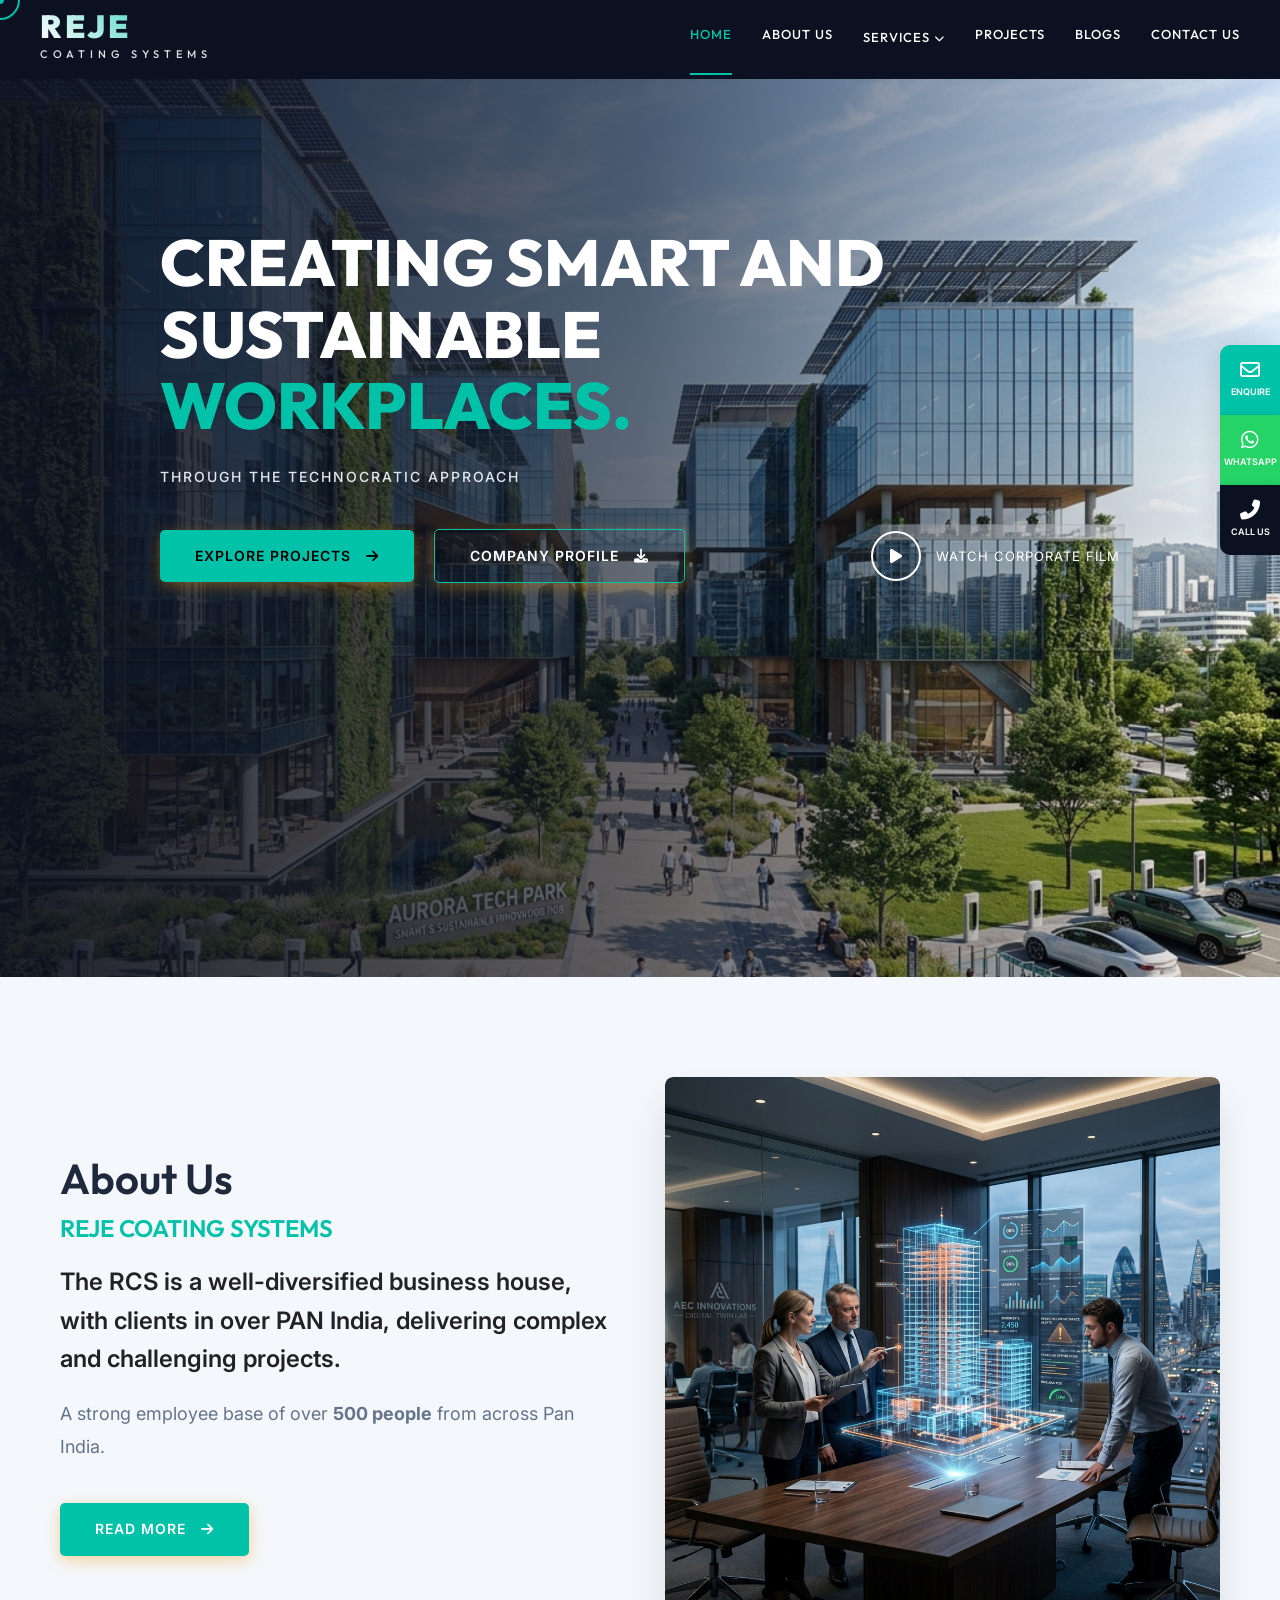
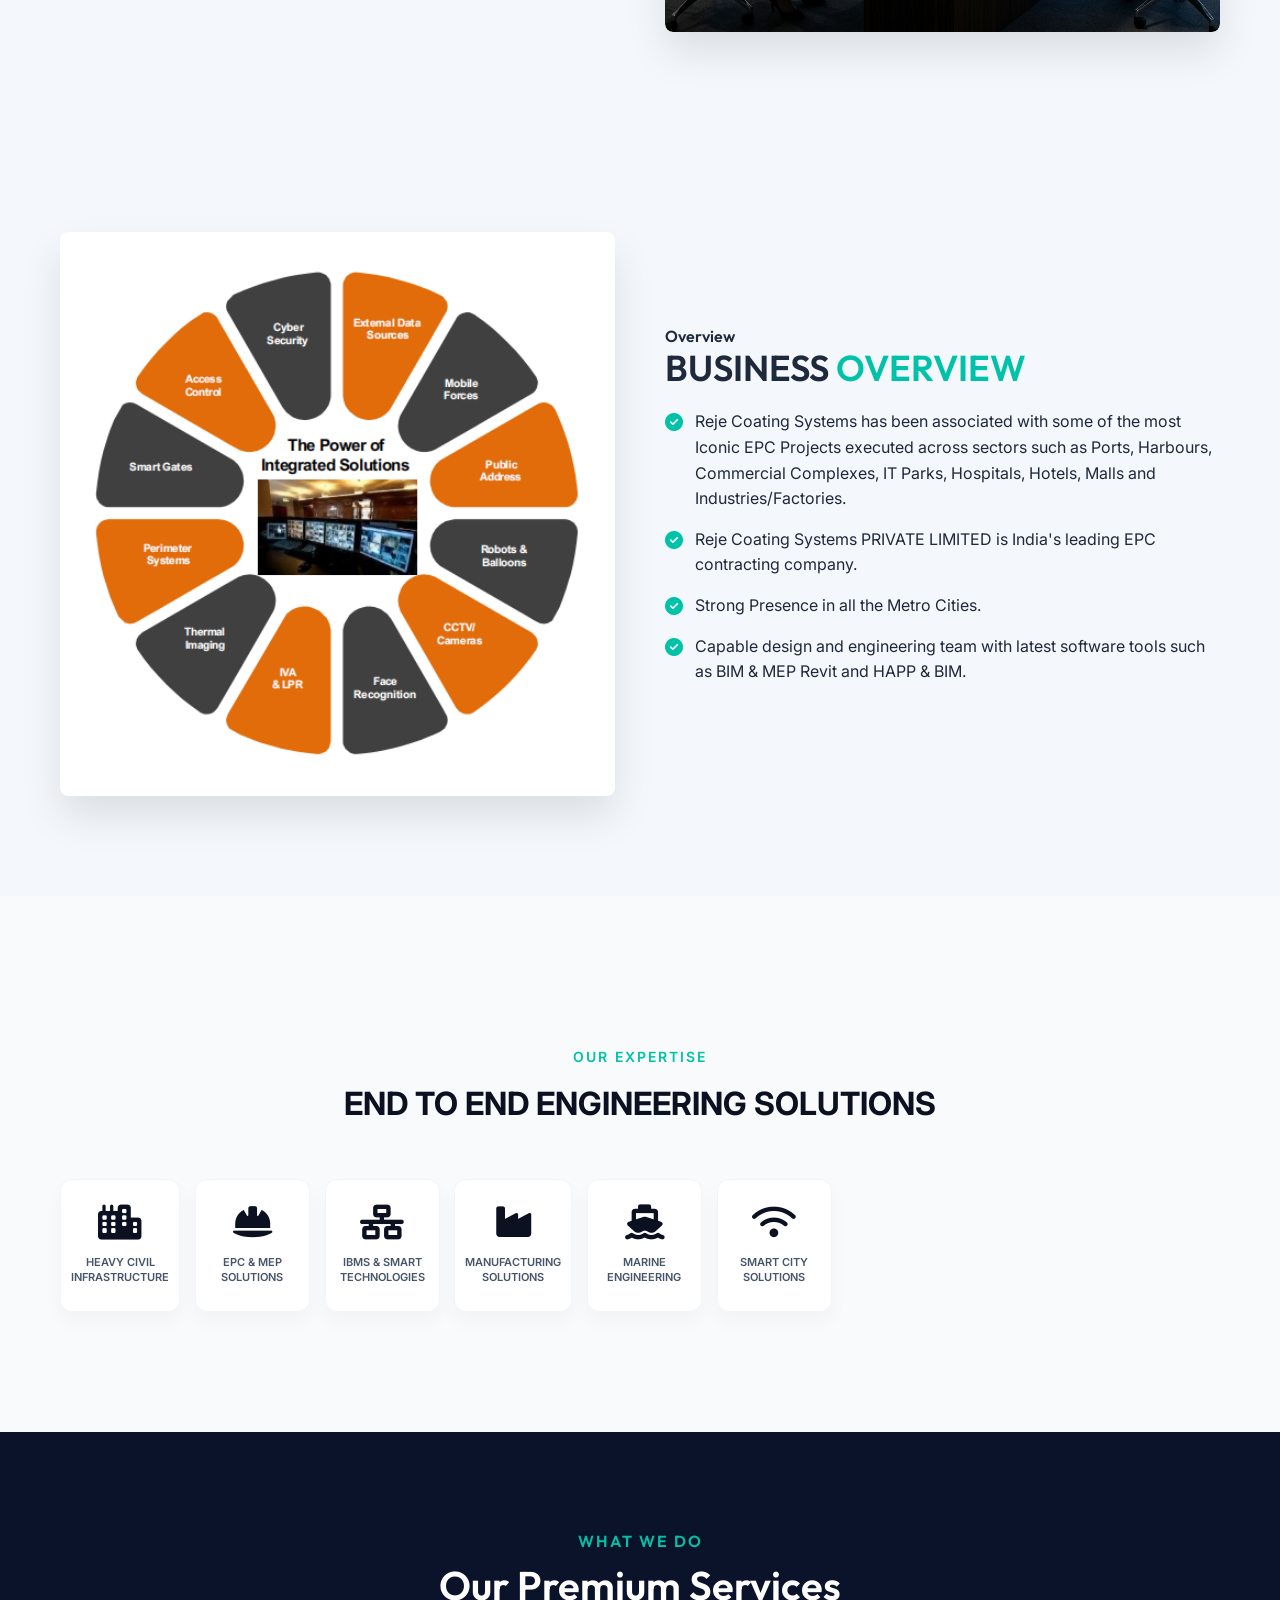
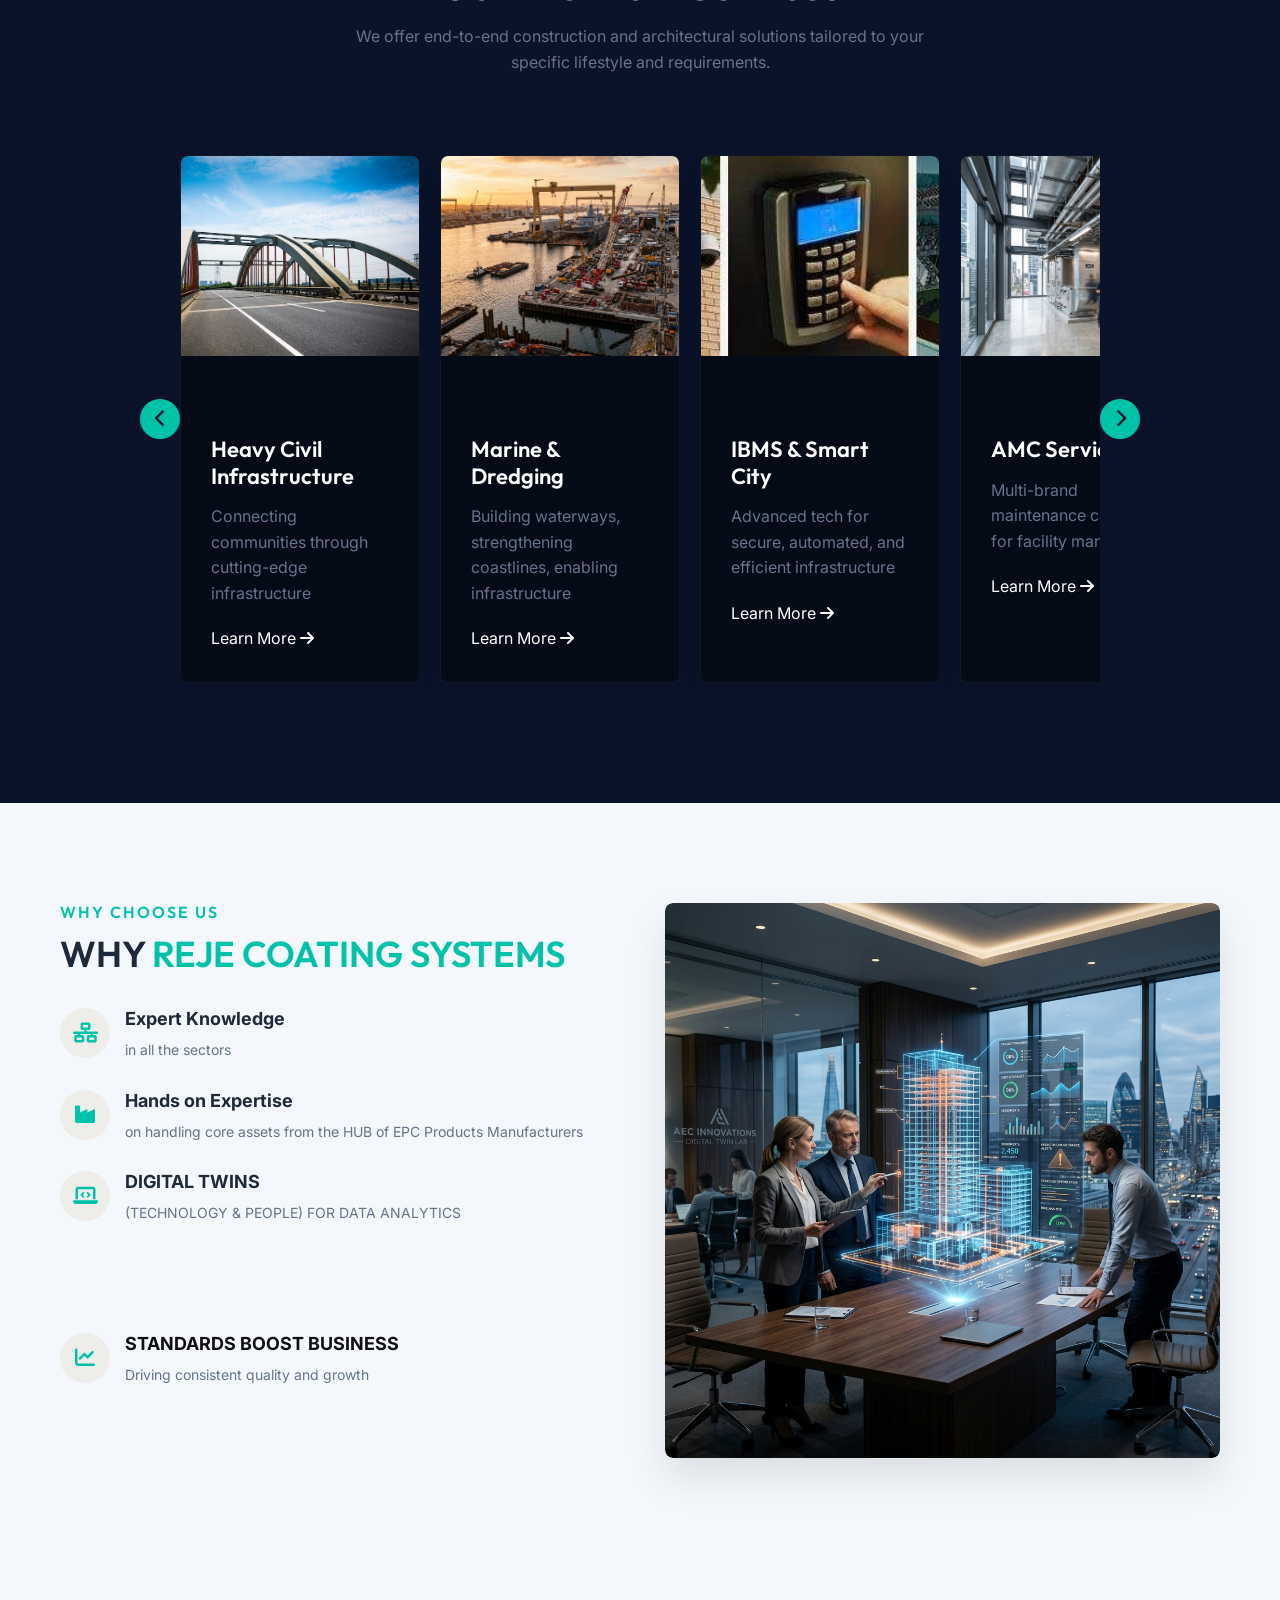
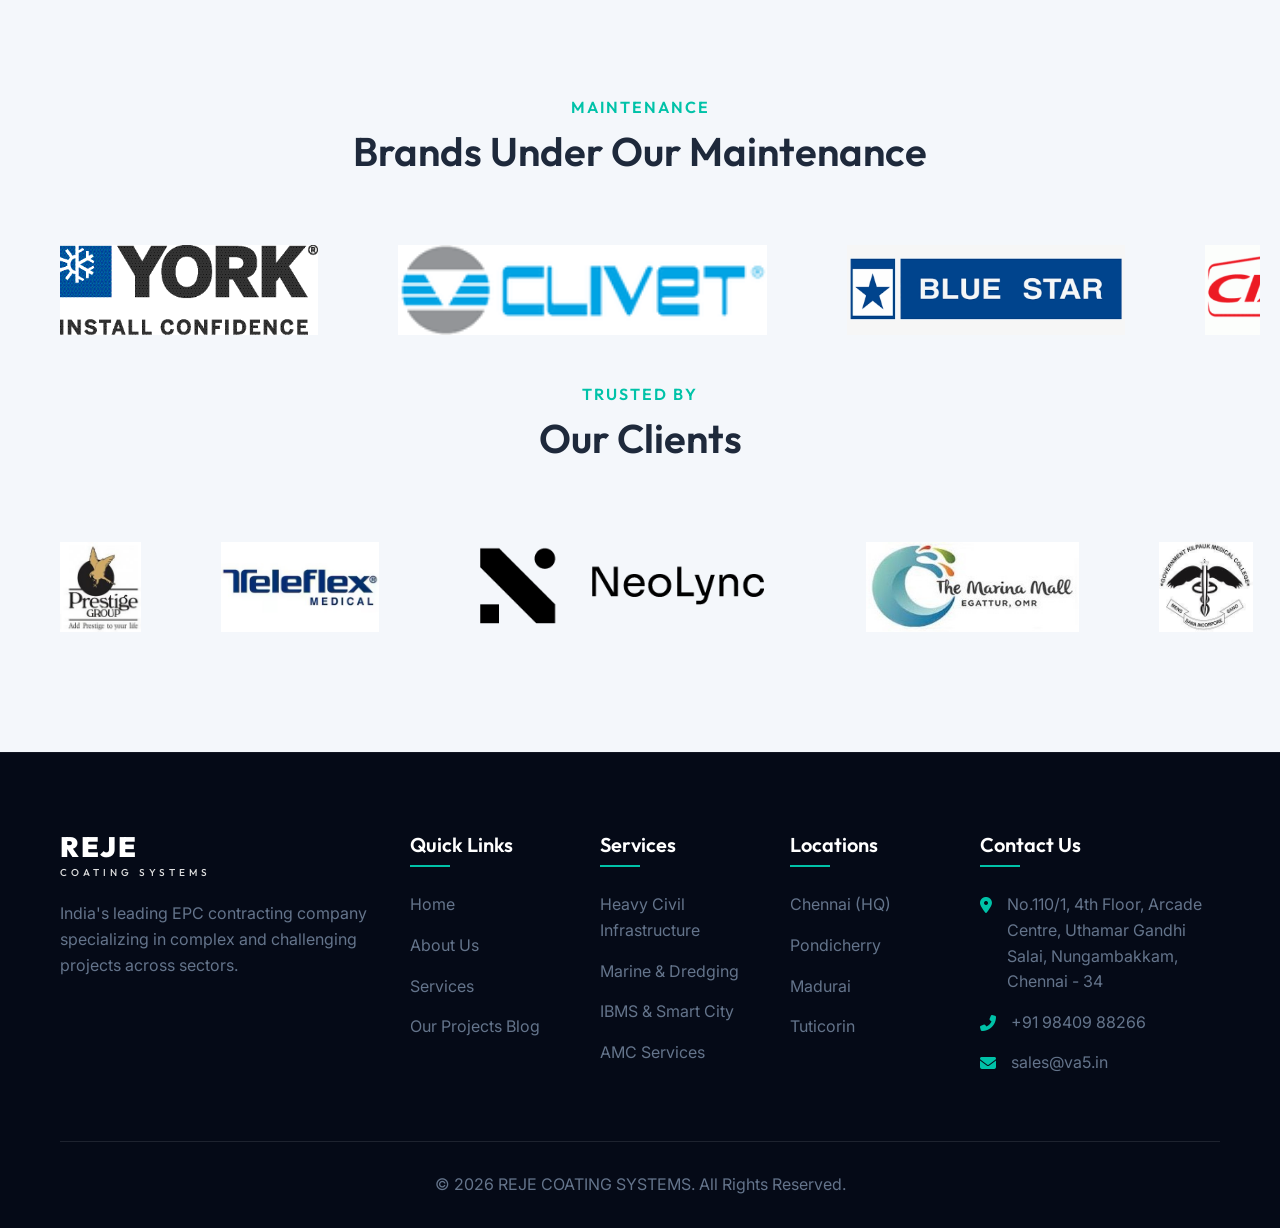
==== index.html @ 0ab21d30 "new" ====
<!DOCTYPE html>

<html lang="en">

<head>
    <meta charset="utf-8" />
    <meta content="width=device-width, initial-scale=1.0" name="viewport" />
    <meta content="REJE COATING SYSTEMS - CREATING SMART AND SUSTAINABLE WORKPLACES THROUGH THE TECHNOCRATIC APPROACH"
        name="description" />
    <title>REJE COATING SYSTEMS | India's Leading EPC Contracting Company</title>
    <link href="css/style.css" rel="stylesheet" />
    <link href="https://cdnjs.cloudflare.com/ajax/libs/font-awesome/6.4.0/css/all.min.css" rel="stylesheet" />
</head>

<body>
    <!-- Top Bar -->
    <div class="top-bar">
        <a href="tel:+914445550705"><i class="fas fa-phone-alt"></i> +91 44 4555 0705</a>
        <a href="mailto:info@va5construction.com"><i class="far fa-envelope"></i> info@va5construction.com</a>
    </div>
    <!-- Header -->
    <header>
        <div class="container navbar">
                                                <div class="logo" style="display: flex; align-items: center; gap: 15px;">
                <span style="font-family: 'Outfit', sans-serif; display: flex; flex-direction: column; justify-content: center;">
                    <span style="font-size: 32px; font-weight: 900; letter-spacing: 3px; line-height: 1; background: linear-gradient(45deg, #ffffff, var(--primary-color)); -webkit-background-clip: text; -webkit-text-fill-color: transparent; text-transform: uppercase;">REJE</span>
                    <span style="font-size: 11px; font-weight: 500; color: #e0e0e0; letter-spacing: 5px; text-transform: uppercase; margin-top: 4px;">Coating Systems</span>
                </span>
            </div>
            <nav class="nav-links">
                <a href="index.html" class="active">HOME</a>
                <a href="about.html">ABOUT US</a>
                <div class="nav-dropdown">
                    <a href="services.html" class="nav-dropdown-trigger">SERVICES <i class="fas fa-chevron-down" style="font-size: 10px;"></i></a>
                    <div class="nav-dropdown-content">
                        <a href="services.html#heavy-civil">Heavy Civil Infrastructure</a>
                        <a href="services.html#marine">Marine & Dredging Solutions</a>
                        <a href="services.html#ibms">IBMS & Smart City</a>
                        <a href="services.html#amc">AMC Services</a>
                    </div>
                </div>
                <a href="projects.html">PROJECTS</a>
                <a href="blog.html">BLOGS</a>
                <a href="contact.html">CONTACT US</a>
            </nav>
            <button class="mobile-menu-btn">
                <i class="fas fa-bars"></i>
            </button>
        </div>
    </header>

    <!-- Hero Section -->
    <section class="hero">
        <div class="hero-slide active" style="background-image: url('images/hero_smart_workspace.png');"></div>
        <div class="hero-slide" style="background-image: url('images/hero_port_harbour.png');"></div>
        <div class="hero-slide" style="background-image: url('images/hero_tech_factory.png');"></div>
        <div class="hero-overlay"
            style="background: linear-gradient(to right, rgba(11,17,32,0.9) 0%, rgba(11,17,32,0.6) 50%, transparent 100%);">
        </div>
        <div class="container hero-content">
            <h1 class="reveal-up delay-100">CREATING SMART AND SUSTAINABLE<br /><span>WORKPLACES.</span></h1>
            <div class="hero-subtext reveal-up delay-200">
                THROUGH THE TECHNOCRATIC APPROACH
            </div>
            <div class="hero-buttons reveal-up delay-300"
                style="display: flex; gap: 20px; align-items: center; flex-wrap: wrap;">
                <a class="btn" href="projects.html" style="background: var(--primary-color); color: #000;">EXPLORE
                    PROJECTS <i class="fas fa-arrow-right" style="margin-left: 10px;"></i></a>
                <a class="btn" href="REJE COMPANY PROFILE .pdf" target="_blank"
                    style="border: 1px solid var(--primary-color); background: transparent; color: #fff;">COMPANY
                    PROFILE <i class="fas fa-download" style="margin-left: 10px;"></i></a>
                <a class="btn-play" href="images/projects/Kunthukal Project 1.mp4" target="_blank"><i
                        class="fas fa-play"></i> WATCH CORPORATE FILM</a>
            </div>
        </div>

        <!-- Stats Bar -->
        <div class="stats-bar-wrapper reveal-up delay-400">
            <div class="stats-bar">
                <div class="stat-item">
                    <i class="far fa-building stat-icon"></i>
                    <div class="stat-text"><strong>2022</strong><span>ESTABLISHED</span></div>
                </div>
                <div class="stat-item">
                    <i class="fas fa-users stat-icon"></i>
                    <div class="stat-text"><strong>100+</strong><span>PROFESSIONALS</span></div>
                </div>
                <div class="stat-item">
                    <i class="fas fa-crane stat-icon"></i>
                    <div class="stat-text"><strong>500+</strong><span>PROJECTS DELIVERED</span></div>
                </div>
                <div class="stat-item">
                    <i class="fas fa-cog stat-icon"></i>
                    <div class="stat-text"><strong>25+</strong><span>ENGINEERING DISCIPLINES</span></div>
                </div>
                <div class="stat-item">
                    <i class="fas fa-map-marker-alt stat-icon"></i>
                    <div class="stat-text"><strong>PAN INDIA</strong><span>OPERATIONS</span></div>
                </div>
            </div>
        </div>
    </section>

    <!-- About Us Section -->
    <section class="section" style="background-color: var(--bg-light);">
        <div class="container">
            <div class="about-grid" style="align-items: center;">
                <div class="about-text reveal-left">
                    <h2 style="font-size: 42px; margin-bottom: 10px;">About Us</h2>
                    <h3 style="color: var(--primary-color); font-size: 24px; margin-bottom: 20px;">REJE COATING SYSTEMS</h3>
                    <p style="font-size: 24px; font-weight: 600; line-height: 1.6; margin-top: 20px; color: #222;">
                        The RCS is a well-diversified business house, with clients in over PAN India, delivering complex and challenging projects.
                    </p>
                    <p style="font-size: 18px; line-height: 1.8;">
                        A strong employee base of over <strong>500 people</strong> from across Pan India.
                    </p>
                    <a href="about.html" class="btn" style="margin-top: 20px;">READ MORE <i class="fas fa-arrow-right" style="margin-left: 10px;"></i></a>
                </div>
                <div class="about-img reveal-right">
                    <img src="images/why_us.png" alt="About VA5 Construction" style="width: 100%; border-radius: 8px; box-shadow: 0 10px 30px rgba(0,0,0,0.1);" />
                </div>
            </div>
        </div>
    </section>

    <!-- Business Overview Section -->
    <section class="section">
        <div class="container">
            <div class="about-grid" style="align-items: center;">
                <div class="about-img reveal-left">
                    <img src="images/service_business_overview.png" alt="Business Overview" style="width: 100%; border-radius: 8px; box-shadow: 0 10px 30px rgba(0,0,0,0.1);" />
                </div>
                <div class="about-text reveal-right">
                    <h4>Overview</h4>
                    <h2 style="font-size: 36px; margin-bottom: 20px;">BUSINESS <span>OVERVIEW</span></h2>
                    
                    <ul style="list-style-type: none; padding: 0;">
                        <li style="margin-bottom: 15px; display: flex; align-items: flex-start;">
                            <i class="fas fa-check-circle" style="color: var(--primary-color); margin-top: 5px; margin-right: 12px; font-size: 18px;"></i>
                            <span style="font-size: 16px; line-height: 1.6; color: var(--text-dark);">Reje Coating Systems has been associated with some of the most Iconic EPC Projects executed across sectors such as Ports, Harbours, Commercial Complexes, IT Parks, Hospitals, Hotels, Malls and Industries/Factories.</span>
                        </li>
                        <li style="margin-bottom: 15px; display: flex; align-items: flex-start;">
                            <i class="fas fa-check-circle" style="color: var(--primary-color); margin-top: 5px; margin-right: 12px; font-size: 18px;"></i>
                            <span style="font-size: 16px; line-height: 1.6; color: var(--text-dark);">Reje Coating Systems PRIVATE LIMITED is India's leading EPC contracting company.</span>
                        </li>
                        <li style="margin-bottom: 15px; display: flex; align-items: flex-start;">
                            <i class="fas fa-check-circle" style="color: var(--primary-color); margin-top: 5px; margin-right: 12px; font-size: 18px;"></i>
                            <span style="font-size: 16px; line-height: 1.6; color: var(--text-dark);">Strong Presence in all the Metro Cities.</span>
                        </li>
                        <li style="margin-bottom: 15px; display: flex; align-items: flex-start;">
                            <i class="fas fa-check-circle" style="color: var(--primary-color); margin-top: 5px; margin-right: 12px; font-size: 18px;"></i>
                            <span style="font-size: 16px; line-height: 1.6; color: var(--text-dark);">Capable design and engineering team with latest software tools such as BIM &amp; MEP Revit and HAPP &amp; BIM.</span>
                        </li>
                    </ul>
                </div>
            </div>
        </div>
    </section>

    <!-- Expertise Section -->
    <section class="expertise-section section">
        <div class="container">
            <div class="expertise-title reveal-up">Our Expertise</div>
            <div class="expertise-subtitle reveal-up delay-100">END TO END ENGINEERING SOLUTIONS</div>

            <div class="expertise-grid">
                <div class="expertise-card reveal-scale delay-100"><i class="fas fa-city"></i><span>Heavy
                        Civil<br />Infrastructure</span></div>
                <div class="expertise-card reveal-scale delay-200"><i class="fas fa-hard-hat"></i><span>EPC &
                        MEP<br />Solutions</span></div>
                <div class="expertise-card reveal-scale delay-300"><i class="fas fa-network-wired"></i><span>IBMS &
                        Smart<br />Technologies</span></div>
                <div class="expertise-card reveal-scale delay-100"><i
                        class="fas fa-industry"></i><span>Manufacturing<br />Solutions</span></div>
                <div class="expertise-card reveal-scale delay-200"><i
                        class="fas fa-ship"></i><span>Marine<br />Engineering</span></div>
                <div class="expertise-card reveal-scale delay-300"><i class="fas fa-wifi"></i><span>Smart
                        City<br />Solutions</span></div>
            </div>
        </div>
    </section>
    <!-- Services Overview -->
    <section class="section section-dark">
        <div class="container">
            <div class="section-title reveal-up">
                <h4>What We Do</h4>
                <h2>Our Premium Services</h2>
                <p>We offer end-to-end construction and architectural solutions tailored to your specific lifestyle and
                    requirements.</p>
            </div>
                        <div class="services-carousel-container">
                <button class="carousel-btn prev" id="servPrev"><i class="fas fa-chevron-left"></i></button>
                <div class="services-slider" id="servSlider">
                    <!-- Slide 1 -->
                    <div class="service-card tilt-card">
                        <div class="service-img">
                            <img alt="Heavy Civil Infrastructure" src="images/HEAVY CIVIL INFRASTRUCTURE/Bridges Roads & Infrastructure Development Works.png" style="height: 200px; object-fit: cover;" />
                        </div>
                        <div class="service-content">
                            <h3>Heavy Civil Infrastructure</h3>
                            <p>Connecting communities through cutting-edge infrastructure</p>
                            <a href="services.html" class="service-link">Learn More <i class="fas fa-arrow-right"></i></a>
                        </div>
                    </div>
                    <!-- Slide 2 -->
                    <div class="service-card tilt-card">
                        <div class="service-img">
                            <img alt="Marine & Dredging Solutions" src="images/hero_marine.png" style="height: 200px; object-fit: cover;" />
                        </div>
                        <div class="service-content">
                            <h3>Marine & Dredging</h3>
                            <p>Building waterways, strengthening coastlines, enabling infrastructure</p>
                            <a href="services.html" class="service-link">Learn More <i class="fas fa-arrow-right"></i></a>
                        </div>
                    </div>
                    <!-- Slide 6 -->
                    <div class="service-card tilt-card">
                        <div class="service-img">
                            <img alt="IBMS & Smart City" src="images/service_verticals_ibms.png" style="height: 200px; object-fit: cover;" />
                        </div>
                        <div class="service-content">
                            <h3>IBMS & Smart City</h3>
                            <p>Advanced tech for secure, automated, and efficient infrastructure</p>
                            <a href="services.html" class="service-link">Learn More <i class="fas fa-arrow-right"></i></a>
                        </div>
                    </div>
                    <!-- Slide 7 -->
                    <div class="service-card tilt-card">
                        <div class="service-img">
                            <img alt="AMC Services" src="images/engineering_services.png" style="height: 200px; object-fit: cover;" />
                        </div>
                        <div class="service-content">
                            <h3>AMC Services</h3>
                            <p>Multi-brand maintenance capability for facility management</p>
                            <a href="services.html#amc" class="service-link">Learn More <i class="fas fa-arrow-right"></i></a>
                        </div>
                    </div>
                </div>
                <button class="carousel-btn next" id="servNext"><i class="fas fa-chevron-right"></i></button>
            </div>
            
            <script>
                document.addEventListener('DOMContentLoaded', function() {
                    const slider = document.getElementById('servSlider');
                    const prev = document.getElementById('servPrev');
                    const next = document.getElementById('servNext');
                    
                    if(slider && prev && next) {
                        const getScrollAmount = () => {
                            const card = slider.querySelector('.service-card');
                            return card ? card.offsetWidth + 20 : 280;
                        };
                        
                        next.addEventListener('click', () => {
                            slider.scrollBy({left: getScrollAmount(), behavior: 'smooth'});
                        });
                        
                        prev.addEventListener('click', () => {
                            slider.scrollBy({left: -getScrollAmount(), behavior: 'smooth'});
                        });

                        // Auto scroll function
                        function scrollRight() {
                            if (slider.scrollLeft + slider.clientWidth >= slider.scrollWidth - 10) {
                                slider.scrollTo({left: 0, behavior: 'smooth'});
                            } else {
                                slider.scrollBy({left: getScrollAmount(), behavior: 'smooth'});
                            }
                        }

                        let autoScroll = setInterval(scrollRight, 3000);

                        // Pause on hover
                        slider.parentElement.addEventListener('mouseenter', () => clearInterval(autoScroll));
                        slider.parentElement.addEventListener('mouseleave', () => {
                            autoScroll = setInterval(scrollRight, 3000);
                        });
                    }
                });
            </script>
        </div>
    </section>
    <!-- Why Choose Us Section -->
    <section class="section" id="why-us">
        <div class="container">
            <div class="about-grid" style="align-items: flex-start;">
                <div class="about-text reveal-left">
                    <h4
                        style="color: var(--primary-color); text-transform: uppercase; letter-spacing: 2px; margin-bottom: 10px;">
                        Why Choose Us</h4>
                    <h2 style="font-size: 36px; margin-bottom: 30px;">WHY <span>REJE COATING SYSTEMS</span></h2>
                    <div class="features" style="grid-template-columns: 1fr; gap: 25px; margin-top: 0;">
                        <div class="feature-item reveal-left delay-100">
                            <div class="feature-icon"><i class="fas fa-network-wired"></i></div>
                            <div>
                                <strong style="color: var(--text-dark); font-size: 18px;">Expert Knowledge</strong>
                                <p
                                    style="color: var(--text-muted); font-size: 14px; margin-top: 5px; margin-bottom: 0;">
                                    in all the sectors</p>
                            </div>
                        </div>
                        <div class="feature-item reveal-left delay-200">
                            <div class="feature-icon"><i class="fas fa-industry"></i></div>
                            <div>
                                <strong style="color: var(--text-dark); font-size: 18px;">Hands on Expertise</strong>
                                <p
                                    style="color: var(--text-muted); font-size: 14px; margin-top: 5px; margin-bottom: 0;">
                                    on handling core assets from the HUB of EPC Products Manufacturers</p>
                            </div>
                        </div>
                        <div class="feature-item reveal-left delay-300">
                            <div class="feature-icon"><i class="fas fa-laptop-code"></i></div>
                            <div>
                                <strong style="color: var(--text-dark); font-size: 18px;">DIGITAL TWINS</strong>
                                <p
                                    style="color: var(--text-muted); font-size: 14px; margin-top: 5px; margin-bottom: 0;">
                                    (TECHNOLOGY &amp; PEOPLE) FOR DATA ANALYTICS</p>
                            </div>
                        </div>
                        <div class="feature-item reveal-left delay-400">
                            <div class="feature-icon"><i class="fas fa-puzzle-piece"></i></div>
                            <div>
                                <strong style="color: var(--text-dark); font-size: 18px;">TAILORED SERVICES</strong>
                                <p
                                    style="color: var(--text-muted); font-size: 14px; margin-top: 5px; margin-bottom: 0;">
                                    (ONE STOP SOLUTION FOR ALL YOUR FACILITY NEEDS)</p>
                            </div>
                        </div>
                        <div class="feature-item reveal-left delay-500">
                            <div class="feature-icon"><i class="fas fa-chart-line"></i></div>
                            <div>
                                <strong style="color: #100f0f; font-size: 18px;">STANDARDS BOOST BUSINESS</strong>
                                <p
                                    style="color: var(--text-muted); font-size: 14px; margin-top: 5px; margin-bottom: 0;">
                                    Driving consistent quality and growth</p>
                            </div>
                        </div>
                    </div>
                </div>
                <div class="about-img reveal-right" style="position: sticky; top: 120px;">
                    <img alt="Why VA5 Construction" src="images/why_us.png" style="border-radius: 8px;" />
                </div>
            </div>
        </div>
    </section>
    <!-- Testimonials -->
    <section class="section">
                <!-- Brands Section -->
        <div class="container" style="max-width: 100%; overflow: hidden; padding-bottom: 40px; margin-top: 40px;">
            <div class="section-title reveal-up">
                <h4>Maintenance</h4>
                <h2>Brands Under Our Maintenance</h2>
            </div>
            <div class="marquee-container" style="background: transparent; padding: 10px 0;">
                <div class="marquee-content" style="animation-duration: 25s; animation-direction: reverse;">
                    <img src="images/brands/brand_0.png" alt="Brand 0"><img src="images/brands/brand_1.png" alt="Brand 1"><img src="images/brands/brand_2.png" alt="Brand 2"><img src="images/brands/brand_3.png" alt="Brand 3"><img src="images/brands/brand_4.png" alt="Brand 4"><img src="images/brands/brand_5.png" alt="Brand 5"><img src="images/brands/brand_6.png" alt="Brand 6"><img src="images/brands/brand_7.png" alt="Brand 7"><img src="images/brands/brand_8.png" alt="Brand 8"><img src="images/brands/brand_9.png" alt="Brand 9"><img src="images/brands/brand_10.png" alt="Brand 10">
                    <img src="images/brands/brand_0.png" alt="Brand 0"><img src="images/brands/brand_1.png" alt="Brand 1"><img src="images/brands/brand_2.png" alt="Brand 2"><img src="images/brands/brand_3.png" alt="Brand 3"><img src="images/brands/brand_4.png" alt="Brand 4"><img src="images/brands/brand_5.png" alt="Brand 5"><img src="images/brands/brand_6.png" alt="Brand 6"><img src="images/brands/brand_7.png" alt="Brand 7"><img src="images/brands/brand_8.png" alt="Brand 8"><img src="images/brands/brand_9.png" alt="Brand 9"><img src="images/brands/brand_10.png" alt="Brand 10">
                </div>
            </div>
        </div>

        <div class="container" style="max-width: 100%; overflow: hidden;">
            <div class="section-title reveal-up">
                <h4>Trusted By</h4>
                <h2>Our Clients</h2>
            </div>
            <div class="marquee-container">
                <div class="marquee-content">
                    <img src="images/clients/real_client_0.png" alt="Client 0"><img src="images/clients/real_client_1.png" alt="Client 1"><img src="images/clients/real_client_2.png" alt="Client 2"><img src="images/clients/real_client_3.png" alt="Client 3"><img src="images/clients/real_client_4.png" alt="Client 4"><img src="images/clients/real_client_5.png" alt="Client 5"><img src="images/clients/real_client_6.png" alt="Client 6"><img src="images/clients/real_client_7.png" alt="Client 7"><img src="images/clients/real_client_8.png" alt="Client 8"><img src="images/clients/real_client_9.png" alt="Client 9"><img src="images/clients/real_client_10.png" alt="Client 10"><img src="images/clients/real_client_11.png" alt="Client 11"><img src="images/clients/real_client_12.png" alt="Client 12"><img src="images/clients/real_client_13.png" alt="Client 13"><img src="images/clients/real_client_14.png" alt="Client 14"><img src="images/clients/real_client_15.png" alt="Client 15"><img src="images/clients/real_client_16.png" alt="Client 16"><img src="images/clients/real_client_17.png" alt="Client 17"><img src="images/clients/real_client_18.png" alt="Client 18">
                    <img src="images/clients/real_client_0.png" alt="Client 0"><img src="images/clients/real_client_1.png" alt="Client 1"><img src="images/clients/real_client_2.png" alt="Client 2"><img src="images/clients/real_client_3.png" alt="Client 3"><img src="images/clients/real_client_4.png" alt="Client 4"><img src="images/clients/real_client_5.png" alt="Client 5"><img src="images/clients/real_client_6.png" alt="Client 6"><img src="images/clients/real_client_7.png" alt="Client 7"><img src="images/clients/real_client_8.png" alt="Client 8"><img src="images/clients/real_client_9.png" alt="Client 9"><img src="images/clients/real_client_10.png" alt="Client 10"><img src="images/clients/real_client_11.png" alt="Client 11"><img src="images/clients/real_client_12.png" alt="Client 12"><img src="images/clients/real_client_13.png" alt="Client 13"><img src="images/clients/real_client_14.png" alt="Client 14"><img src="images/clients/real_client_15.png" alt="Client 15"><img src="images/clients/real_client_16.png" alt="Client 16"><img src="images/clients/real_client_17.png" alt="Client 17"><img src="images/clients/real_client_18.png" alt="Client 18">
                </div>
            </div>
        </div>
    </section>
    <!-- Footer -->
    <footer>
        <div class="container">
            <div class="footer-grid">
                <div class="footer-about">
                                        <div class="logo" style="margin-bottom: 15px;">
                        <span style="font-family: 'Outfit', sans-serif; display: flex; flex-direction: column; justify-content: center;">
                            <span style="font-size: 28px; font-weight: 900; letter-spacing: 2px; line-height: 1; color: #ffffff; text-transform: uppercase;">REJE</span>
                            <span style="font-size: 10px; font-weight: 500; color: #e0e0e0; letter-spacing: 4px; text-transform: uppercase; margin-top: 4px;">Coating Systems</span>
                        </span>
                    </div>
                    <p>India's leading EPC contracting company specializing in complex and challenging projects across sectors.</p>
                </div>
                <div>
                    <h3 class="footer-title">Quick Links</h3>
                    <ul class="footer-links">
                        <li><a href="index.html">Home</a></li>
                        <li><a href="about.html">About Us</a></li>
                        <li><a href="services.html">Services</a></li>
                        <li><a href="projects.html">Our Projects</a>
                            <a href="blog.html">Blog</a>
                        </li>
                    </ul>
                </div>
                <div>
                    <h3 class="footer-title">Services</h3>
                    <ul class="footer-links">
                        <li><a href="services.html#heavy-civil">Heavy Civil Infrastructure</a></li>
                        <li><a href="services.html#marine">Marine &amp; Dredging</a></li>
                        <li><a href="services.html#ibms">IBMS &amp; Smart City</a></li>
                        <li><a href="services.html#amc">AMC Services</a></li>
                    </ul>
                </div>
                <div>
                    <h3 class="footer-title">Locations</h3>
                    <ul class="footer-links">
                        <li><a href="#">Chennai (HQ)</a></li>
                        <li><a href="#">Pondicherry</a></li>
                        <li><a href="#">Madurai</a></li>
                        <li><a href="#">Tuticorin</a></li>
                    </ul>
                </div>
                <div>
                    <h3 class="footer-title">Contact Us</h3>
                    <ul class="footer-contact">
                        <li>
                            <i class="fas fa-map-marker-alt"></i>
                            <span>No.110/1, 4th Floor, Arcade Centre, Uthamar Gandhi Salai, Nungambakkam, Chennai -
                                34</span>
                        </li>
                        <li>
                            <i class="fas fa-phone-alt"></i>
                            <span>+91 98409 88266</span>
                        </li>
                        <li>
                            <i class="fas fa-envelope"></i>
                            <span>sales@va5.in</span>
                        </li>
                    </ul>
                </div>
            </div>
            <div class="footer-bottom">
                <p>© 2026 REJE COATING SYSTEMS. All Rights Reserved.</p>
            </div>
        </div>
    </footer>
    <!-- Floating Contact Buttons -->
    <div class="floating-contact">
        <a href="contact.html" class="floating-btn btn-enquire" title="Enquire Now">
            <i class="far fa-envelope"></i>
            <span>ENQUIRE</span>
        </a>
        <a href="https://api.whatsapp.com/send?phone=919840988266" target="_blank" class="floating-btn btn-whatsapp"
            title="Chat on WhatsApp">
            <i class="fab fa-whatsapp"></i>
            <span>WHATSAPP</span>
        </a>
        <a href="tel:+919840988266" class="floating-btn btn-call" title="Call Us">
            <i class="fas fa-phone-alt"></i>
            <span>CALL US</span>
        </a>
    </div>
    <script src="js/main.js"></script>
</body>

</html>
---- css/style.css ----
@import url('https://fonts.googleapis.com/css2?family=Outfit:wght@300;400;500;600;700&family=Inter:wght@300;400;500&display=swap');

:root {
    --primary-color: #00C2A8; /* Vibrant Teal/Cyan */
    --primary-hover: #00a892;
    --dark-bg: #0B132B; /* Deep Space Blue */
    --darker-bg: #050a17; /* Very Dark Blue */
    --light-bg: #f4f7fb;
    --text-light: #ffffff;
    --text-dark: #1e293b;
    --text-muted: #64748b;
    --font-heading: 'Outfit', sans-serif;
    --font-body: 'Inter', sans-serif;
    --transition: all 0.3s ease;
}

* {
    margin: 0;
    padding: 0;
    box-sizing: border-box;
}

html {
    scroll-behavior: smooth;
}

body {
    font-family: var(--font-body);
    color: var(--text-dark);
    background-color: var(--light-bg);
    line-height: 1.6;
    overflow-x: hidden;
}

h1, h2, h3, h4, h5, h6 {
    font-family: var(--font-heading);
    font-weight: 600;
    line-height: 1.2;
}

a {
    text-decoration: none;
    color: inherit;
    transition: var(--transition);
}

ul {
    list-style: none;
}

.container {
    width: 100%;
    max-width: 1200px;
    margin: 0 auto;
    padding: 0 20px;
}

.btn {
    display: inline-block;
    padding: 12px 30px;
    background-color: var(--primary-color);
    color: var(--text-light);
    font-weight: 500;
    text-transform: uppercase;
    letter-spacing: 1px;
    border-radius: 8px;
    border: none;
    cursor: pointer;
    transition: var(--transition);
    box-shadow: 0 4px 15px rgba(243, 156, 18, 0.4);
}

.btn:hover {
    background-color: var(--primary-hover);
    color: var(--text-light);
    transform: translateY(-2px);
    box-shadow: 0 6px 20px rgba(243, 156, 18, 0.6);
}

.btn-outline {
    background-color: transparent;
    border: 2px solid var(--primary-color);
    color: var(--primary-color);
}

.btn-outline:hover {
    background-color: var(--primary-color);
    color: var(--text-light);
}

/* Header & Nav */
header {
    background-color: #ffffff;
    color: var(--text-dark);
    position: fixed;
    top: 0;
    width: 100%;
    z-index: 1050;
    transition: var(--transition);
    border-bottom: 1px solid rgba(0,0,0,0.1);
}

header.sticky {
    background-color: rgba(255, 255, 255, 0.85);
    backdrop-filter: blur(16px);
    -webkit-backdrop-filter: blur(16px);
    box-shadow: 0 4px 30px rgba(0,0,0,0.1);
    border-bottom: 1px solid rgba(255, 255, 255, 0.3);
}

.navbar {
    display: flex;
    justify-content: space-between;
    align-items: center;
    padding: 15px 0;
}

.logo {
    display: flex;
    align-items: center;
}

.logo img {
    height: 50px;
    margin-right: 15px;
}

.logo h1 {
    font-size: 24px;
    color: var(--primary-color);
    letter-spacing: 1px;
}

.logo span {
    color: var(--text-dark);
    font-weight: 300;
}

.nav-links {
    display: flex;
    gap: 30px;
}

.nav-links a {
    font-family: var(--font-heading);
    font-weight: 500;
    text-transform: uppercase;
    font-size: 14px;
    letter-spacing: 1px;
    color: var(--text-dark);
    position: relative;
}

.nav-links a::after {
    content: '';
    position: absolute;
    width: 0;
    height: 2px;
    bottom: -5px;
    left: 0;
    background-color: var(--primary-color);
    transition: var(--transition);
}

.nav-links a:hover::after, .nav-links a.active::after {
    width: 100%;
}

.nav-links a.active {
    color: var(--primary-color);
}

.mobile-menu-btn {
    display: none;
    background: none;
    border: none;
    color: var(--text-dark);
    font-size: 24px;
    cursor: pointer;
}

/* Hero Section */
.hero {
    height: 100vh;
    position: relative;
    overflow: hidden;
    background-color: var(--darker-bg);
}

.hero-slide {
    position: absolute;
    top: 0;
    left: 0;
    width: 100%;
    height: 100%;
    opacity: 0;
    transition: opacity 1s ease-in-out;
    background-size: cover;
    background-position: center;
}

.hero-slide.active {
    opacity: 1;
}

.hero-overlay {
    position: absolute;
    top: 0;
    left: 0;
    width: 100%;
    height: 100%;
    background: linear-gradient(to right, rgba(0,0,0,0.8), rgba(0,0,0,0.3));
}

.hero-content {
    position: relative;
    z-index: 2;
    height: 100%;
    display: flex;
    flex-direction: column;
    justify-content: center;
    color: var(--text-light);
    max-width: 800px;
    padding-top: 80px;
}

.hero-content h4 {
    font-size: 20px;
    color: var(--primary-color);
    text-transform: uppercase;
    letter-spacing: 2px;
    margin-bottom: 15px;
    animation: slideUp 1s ease 0.2s both;
}

.hero-content h1 {
    font-size: 60px;
    margin-bottom: 25px;
    line-height: 1.1;
    animation: slideUp 1s ease 0.4s both;
}

.hero-content p {
    font-size: 18px;
    margin-bottom: 40px;
    max-width: 600px;
    color: #e0e0e0;
    animation: slideUp 1s ease 0.6s both;
}

.hero-buttons {
    display: flex;
    gap: 20px;
    animation: slideUp 1s ease 0.8s both;
}

@keyframes slideUp {
    from { transform: translateY(50px); opacity: 0; }
    to { transform: translateY(0); opacity: 1; }
}

/* Sections */
.section {
    padding: 100px 0;
}

.section-dark {
    background-color: var(--dark-bg);
    color: var(--text-light);
}

.section-title {
    text-align: center;
    margin-bottom: 60px;
}

.section-title h4 {
    color: var(--primary-color);
    text-transform: uppercase;
    letter-spacing: 2px;
    margin-bottom: 10px;
}

.section-title h2 {
    font-size: 40px;
    color: inherit;
}

.section-title p {
    color: var(--text-muted);
    max-width: 600px;
    margin: 15px auto 0;
}

/* About Section */
.about-grid {
    display: grid;
    grid-template-columns: 1fr 1fr;
    gap: 50px;
    align-items: center;
}

.about-img {
    position: relative;
    border-radius: 8px;
    overflow: hidden;
    box-shadow: 0 20px 40px rgba(0,0,0,0.1);
}

.about-img img {
    width: 100%;
    display: block;
    transition: transform 0.5s ease;
}

.about-img:hover img {
    transform: scale(1.05);
}

.about-text h2 {
    font-size: 36px;
    margin-bottom: 20px;
    color: var(--text-dark);
}

.section-dark .about-text h2 {
    color: var(--text-light);
}

.about-text h2 span {
    color: var(--primary-color);
}

.about-text p {
    margin-bottom: 20px;
    color: var(--text-muted);
}

.features {
    display: grid;
    grid-template-columns: 1fr 1fr;
    gap: 20px;
    margin-top: 30px;
}

.feature-item {
    display: flex;
    align-items: center;
    gap: 15px;
}

.feature-icon {
    width: 50px;
    height: 50px;
    background-color: rgba(197, 160, 89, 0.1);
    color: var(--primary-color);
    display: flex;
    align-items: center;
    justify-content: center;
    border-radius: 50%;
    font-size: 20px;
}

/* Services Grid */
.services-grid {
    display: grid;
    grid-template-columns: repeat(auto-fit, minmax(300px, 1fr));
    gap: 30px;
}

.service-card {
    background-color: #fff;
    border-radius: 8px;
    overflow: hidden;
    box-shadow: 0 10px 30px rgba(0,0,0,0.05);
    transition: var(--transition);
}

.section-dark .service-card {
    background-color: var(--darker-bg);
    border: 1px solid rgba(255,255,255,0.05);
}

.service-card:hover {
    transform: translateY(-10px);
    box-shadow: 0 15px 40px rgba(0,0,0,0.1);
}

.service-img {
    height: 250px;
    overflow: hidden;
}

.service-img img {
    width: 100%;
    height: 100%;
    object-fit: cover;
    transition: transform 0.5s ease;
}

.service-card:hover .service-img img {
    transform: scale(1.1);
}

.service-content {
    padding: 30px;
}

.service-content h3 {
    font-size: 22px;
    margin-bottom: 15px;
}

.service-content p {
    color: var(--text-muted);
    margin-bottom: 20px;
}

/* Footer */
footer {
    background-color: var(--darker-bg);
    color: var(--text-light);
    padding: 80px 0 30px;
    border-top: 1px solid rgba(255,255,255,0.05);
}

.footer-grid {
    display: grid;
    grid-template-columns: 2fr 1fr 1fr 1fr 1.5fr; /* 5 columns */
    gap: 30px;
    margin-bottom: 50px;
}

.footer-about p {
    color: var(--text-muted);
    margin-top: 20px;
}

.footer-title {
    font-size: 20px;
    margin-bottom: 25px;
    position: relative;
    padding-bottom: 10px;
}

.footer-title::after {
    content: '';
    position: absolute;
    left: 0;
    bottom: 0;
    width: 40px;
    height: 2px;
    background-color: var(--primary-color);
}

.footer-links li {
    margin-bottom: 15px;
}

.footer-links a {
    color: var(--text-muted);
}

.footer-links a:hover {
    color: var(--primary-color);
    padding-left: 5px;
}

.footer-contact li {
    display: flex;
    margin-bottom: 15px;
    color: var(--text-muted);
}

.footer-contact i {
    color: var(--primary-color);
    margin-right: 15px;
    margin-top: 5px;
}

.footer-bottom {
    text-align: center;
    padding-top: 30px;
    border-top: 1px solid rgba(255,255,255,0.1);
    color: var(--text-muted);
}

/* Page Header */
.page-header {
    height: 40vh;
    background-color: var(--dark-bg);
    position: relative;
    display: flex;
    align-items: center;
    justify-content: center;
    text-align: center;
    color: var(--text-light);
    padding-top: 80px;
}

.page-header::before {
    content: '';
    position: absolute;
    top: 0;
    left: 0;
    width: 100%;
    height: 100%;
    background-image: url('../images/hero2.png');
    background-size: cover;
    background-position: center;
    opacity: 0.3;
}

.page-header-content {
    position: relative;
    z-index: 1;
}

.page-header h1 {
    font-size: 48px;
    margin-bottom: 10px;
}

.breadcrumb {
    color: var(--primary-color);
}

.breadcrumb a {
    color: var(--text-light);
}

/* Contact Page */
.contact-grid {
    display: grid;
    grid-template-columns: 1fr 2fr;
    gap: 50px;
}

.contact-info-card {
    background: #fff;
    padding: 30px;
    border-radius: 8px;
    box-shadow: 0 10px 30px rgba(0,0,0,0.05);
    margin-bottom: 30px;
    display: flex;
    gap: 20px;
}

.contact-info-card i {
    font-size: 30px;
    color: var(--primary-color);
}

.contact-info-card h4 {
    margin-bottom: 5px;
}

.contact-info-card p {
    color: var(--text-muted);
}

.contact-form {
    background: #fff;
    padding: 40px;
    border-radius: 8px;
    box-shadow: 0 10px 30px rgba(0,0,0,0.05);
}

.form-group {
    margin-bottom: 20px;
}

.form-control {
    width: 100%;
    padding: 15px;
    border: 1px solid #eee;
    border-radius: 4px;
    font-family: var(--font-body);
    font-size: 16px;
    transition: var(--transition);
}

.form-control:focus {
    outline: none;
    border-color: var(--primary-color);
}

textarea.form-control {
    height: 150px;
    resize: vertical;
}

/* Blog */
.blog-card {
    background: #fff;
    border-radius: 8px;
    overflow: hidden;
    box-shadow: 0 10px 30px rgba(0,0,0,0.05);
}

.blog-img {
    height: 220px;
    overflow: hidden;
}

.blog-img img {
    width: 100%;
    height: 100%;
    object-fit: cover;
    transition: transform 0.5s ease;
}

.blog-card:hover .blog-img img {
    transform: scale(1.1);
}

.blog-content {
    padding: 30px;
}

.blog-meta {
    display: flex;
    gap: 15px;
    color: var(--primary-color);
    font-size: 14px;
    margin-bottom: 10px;
}

.blog-content h3 {
    margin-bottom: 15px;
    font-size: 22px;
}

.blog-content p {
    color: var(--text-muted);
    margin-bottom: 20px;
}

/* Responsive */
@media (max-width: 992px) {
    .about-grid, .contact-grid {
        grid-template-columns: 1fr;
    }
    .footer-grid {
        grid-template-columns: 1fr 1fr;
    }
}

@media (max-width: 768px) {
    .nav-links {
        position: fixed;
        top: 80px;
        left: -100%;
        width: 100%;
        height: calc(100vh - 80px);
        background-color: #0b1120; /* Dark background so white text is visible */
        flex-direction: column;
        align-items: center;
        padding-top: 30px;
        padding-bottom: 50px;
        transition: 0.5s;
        z-index: 1000;
        overflow-y: auto;
    }
    
    .nav-links.active {
        left: 0;
    }
    
    .nav-dropdown-content {
        position: static;
        display: block;
        box-shadow: none;
        background: transparent;
        border-top: none;
        padding: 10px 0;
        text-align: center;
    }
    
    .nav-dropdown-content a {
        padding: 8px 15px !important;
        font-size: 12px !important;
        color: #a0aec0 !important;
    }
    
    .mobile-menu-btn {
        display: block;
    }
    
    .hero-content h1 {
        font-size: 40px;
    }
    
    .footer-grid {
        grid-template-columns: 1fr;
    }
}

/* Budget Estimator */
.estimator-header {
    display: flex;
    gap: 20px;
    align-items: center;
    margin-bottom: 20px;
    flex-wrap: wrap;
}
.estimator-header select {
    padding: 10px;
    border: 1px solid #ccc;
    border-radius: 4px;
    font-family: inherit;
    font-size: 16px;
}
.estimator-table {
    width: 100%;
    border-collapse: collapse;
    margin-bottom: 30px;
    background: #fff;
}
.estimator-table th, .estimator-table td {
    padding: 15px;
    border: 1px solid #eee;
    text-align: left;
    vertical-align: middle;
}
.estimator-table th {
    background-color: #fafafa;
    font-weight: 600;
    color: #333;
}
.estimator-table input {
    width: 100%;
    padding: 10px;
    border: 1px solid #ccc;
    border-radius: 4px;
    font-family: inherit;
}
.estimator-table .cost-col {
    text-align: right;
    font-weight: 600;
    color: #333;
}
.estimator-table .total-row td {
    font-weight: 700;
    font-size: 18px;
    text-align: right;
    background-color: #fafafa;
}
.estimator-btn-container {
    text-align: center;
}
.estimator-btn {
    background-color: #f4c150;
    color: #000;
    padding: 15px 40px;
    border-radius: 30px;
    font-weight: 700;
    border: none;
    cursor: pointer;
    text-transform: uppercase;
    transition: var(--transition);
}
.estimator-btn:hover {
    background-color: #d8a635;
}
@media (max-width: 768px) {
    .estimator-table {
        display: block;
        overflow-x: auto;
        white-space: nowrap;
    }
}

/* Floating Contact Buttons */
.floating-contact {
    position: fixed;
    bottom: 30px;
    right: 30px;
    display: flex;
    flex-direction: column;
    gap: 15px;
    z-index: 1000;
}
.floating-btn {
    width: 60px;
    height: 60px;
    border-radius: 50%;
    display: flex;
    align-items: center;
    justify-content: center;
    font-size: 30px;
    color: #fff;
    box-shadow: 0 4px 10px rgba(0,0,0,0.3);
    transition: var(--transition);
}
.floating-btn:hover {
    transform: translateY(-5px);
    color: #fff;
}
.btn-whatsapp {
    background-color: #25D366;
}
.btn-whatsapp:hover {
    background-color: #1ebe57;
}
.btn-call {
    background-color: var(--primary-color);
}
.btn-call:hover {
    background-color: var(--primary-hover);
}


/* Modern Custom Cursor */
@media (pointer: fine) {
    body, a, button, select, input, textarea, .tilt-card {
        cursor: none !important;
    }

    .custom-cursor-dot {
        width: 8px;
        height: 8px;
        background-color: var(--primary-color);
        border-radius: 50%;
        position: fixed;
        top: 0;
        left: 0;
        pointer-events: none;
        z-index: 9999;
        transform: translate(-50%, -50%);
        transition: width 0.2s, height 0.2s;
    }

    .custom-cursor-outline {
        width: 40px;
        height: 40px;
        border: 2px solid var(--primary-color);
        border-radius: 50%;
        position: fixed;
        top: 0;
        left: 0;
        pointer-events: none;
        z-index: 9998;
        transform: translate(-50%, -50%);
        transition: width 0.2s, height 0.2s, background-color 0.2s, border-color 0.2s;
    }

    /* Hover effects */
    .custom-cursor-dot.hovered {
        width: 0;
        height: 0;
    }

    .custom-cursor-outline.hovered {
        width: 60px;
        height: 60px;
        background-color: rgba(0, 86, 179, 0.1);
        border-color: var(--primary-color);
    }
}

/* Advanced Scroll Animations */
.reveal, .reveal-left, .reveal-right, .reveal-scale, .reveal-up {
    opacity: 0;
    will-change: transform, opacity;
}

.reveal {
    transform: translateY(50px);
    transition: all 0.8s cubic-bezier(0.5, 0, 0, 1);
}

.reveal-up {
    transform: translateY(100px);
    transition: all 1s cubic-bezier(0.5, 0, 0, 1);
}

.reveal-left {
    transform: translateX(-100px);
    transition: all 0.9s cubic-bezier(0.5, 0, 0, 1);
}

.reveal-right {
    transform: translateX(100px);
    transition: all 0.9s cubic-bezier(0.5, 0, 0, 1);
}

.reveal-scale {
    transform: scale(0.85);
    transition: all 0.8s cubic-bezier(0.34, 1.56, 0.64, 1); /* slight bounce */
}

/* Stagger delays */
.delay-100 { transition-delay: 100ms; }
.delay-200 { transition-delay: 200ms; }
.delay-300 { transition-delay: 300ms; }
.delay-400 { transition-delay: 400ms; }
.delay-500 { transition-delay: 500ms; }

/* Active state triggered by JS */
.reveal.active, 
.reveal-left.active, 
.reveal-right.active, 
.reveal-scale.active, 
.reveal-up.active {
    opacity: 1;
    transform: translate(0) scale(1);
}

/* Ensure no flash on load for hero elements which are above the fold */
.hero-content {
    animation: fadeInUp 1s cubic-bezier(0.5, 0, 0, 1) forwards;
}

@keyframes fadeInUp {
    from {
        opacity: 0;
        transform: translateY(30px);
    }
    to {
        opacity: 1;
        transform: translateY(0);
    }
}


/* Base logo size adjustments */
.logo img {
    height: 75px !important;
}
.logo h1 {
    font-size: 30px !important;
}

/* Responsive adjustments for mobile */

@media (max-width: 768px) {
    .features {
        grid-template-columns: 1fr;
    }
    .hero-content h1 {
        font-size: 40px !important;
    }
    .hero-buttons {
        flex-wrap: wrap;
    }
    .logo img {
        height: 60px !important;
    }
    .logo h1 {
        font-size: 20px !important;
    }
}

@media (max-width: 768px) {
    .page-header h1 {
        font-size: 32px;
    }
    .logo {
        max-width: calc(100% - 60px); /* Leave room for menu button */
    }
    .logo h1 {
        font-size: 16px !important;
        white-space: nowrap;
        overflow: hidden;
        text-overflow: ellipsis;
    }
    .logo img {
        height: 60px !important;
        margin-right: 15px;
    }
    .services-grid, .projects-grid {
        grid-template-columns: 1fr !important;
    }
}

/* Top Bar */
.top-bar {
    background-color: #0b1120;
    color: #a0aec0;
    padding: 8px 20px;
    font-size: 13px;
    display: flex;
    justify-content: flex-end;
    gap: 25px;
}
.top-bar a {
    display: flex;
    align-items: center;
    gap: 8px;
    transition: color 0.3s;
}
.top-bar a:hover {
    color: var(--primary-color);
}

/* Header updates */
header {
    background-color: #0b1120;
    border-bottom: none;
    padding-bottom: 5px;
}
header.sticky {
    background-color: rgba(11, 17, 32, 0.95);
    backdrop-filter: blur(10px);
}
.navbar {
    padding: 10px 0;
}
.nav-links a {
    color: #fff;
    font-size: 13px;
}
.nav-links a::after {
    bottom: -25px;
}
.mobile-menu-btn {
    color: #fff;
}

/* New Logo Style */
.logo {
    display: flex;
    align-items: center;
    gap: 15px;
    max-width: 400px;
}
.logo-icon {
    font-size: 45px;
    font-weight: 700;
    color: #fff;
    line-height: 1;
    font-style: italic;
    letter-spacing: -2px;
}
.logo-icon span {
    color: var(--primary-color);
}
.logo-text {
    display: flex;
    flex-direction: column;
}
.logo-text-main {
    font-size: 22px;
    font-weight: 600;
    color: #fff;
    line-height: 1.1;
    letter-spacing: 1px;
}
.logo-text-main span {
    font-weight: 300;
}
.logo-text-sub {
    font-size: 8px;
    color: #a0aec0;
    letter-spacing: 1.5px;
    margin-top: 2px;
    text-transform: uppercase;
}

/* Hero Section */
.hero {
    height: 100vh;
    min-height: 700px;
    margin-top: 40px; /* offset for top bar */
}
.hero-content {
    justify-content: flex-start;
    padding-top: 150px;
    max-width: 1000px;
}
.hero-content h1 {
    font-size: 65px;
    font-weight: 800;
    text-transform: uppercase;
    line-height: 1.1;
    margin-bottom: 25px;
}
.hero-content h1 span {
    color: var(--primary-color);
    display: block;
}
.hero-subtext {
    color: #e2e8f0;
    font-size: 14px;
    letter-spacing: 2px;
    margin-bottom: 40px;
    text-transform: uppercase;
    font-weight: 500;
}
.btn {
    padding: 15px 35px;
    border-radius: 5px;
    font-size: 14px;
    font-weight: 600;
}
.btn-play {
    display: flex;
    align-items: center;
    gap: 15px;
    color: #fff;
    font-size: 13px;
    letter-spacing: 1px;
    margin-left: auto;
}
.btn-play i {
    width: 50px;
    height: 50px;
    border: 2px solid #fff;
    border-radius: 50%;
    display: flex;
    align-items: center;
    justify-content: center;
    font-size: 16px;
    transition: var(--transition);
}
.btn-play:hover i {
    background: #fff;
    color: var(--darker-bg);
}

/* Stats Bar */
.stats-bar-wrapper {
    position: absolute;
    bottom: -50px;
    left: 0;
    width: 100%;
    z-index: 10;
    padding: 0 20px;
}
.stats-bar {
    max-width: 1200px;
    margin: 0 auto;
    background-color: #0b1120;
    border-radius: 10px;
    display: grid;
    grid-template-columns: repeat(5, 1fr);
    padding: 30px 20px;
    box-shadow: 0 20px 40px rgba(0,0,0,0.2);
    border: 1px solid rgba(255,255,255,0.05);
}
.stat-item {
    display: flex;
    align-items: center;
    gap: 15px;
    justify-content: center;
    border-right: 1px solid rgba(255,255,255,0.1);
}
.stat-item:last-child {
    border-right: none;
}
.stat-icon {
    font-size: 30px;
    color: var(--primary-color);
}
.stat-text strong {
    display: block;
    color: #fff;
    font-size: 24px;
    line-height: 1;
    margin-bottom: 5px;
}
.stat-text span {
    color: #a0aec0;
    font-size: 11px;
    letter-spacing: 1px;
    text-transform: uppercase;
}

/* Expertise Grid */
.expertise-section {
    padding: 150px 0 80px;
    background: #f8fafc;
    text-align: center;
}
.expertise-title {
    color: var(--primary-color);
    font-size: 14px;
    letter-spacing: 2px;
    font-weight: 600;
    margin-bottom: 10px;
    text-transform: uppercase;
}
.expertise-subtitle {
    color: #0b1120;
    font-size: 32px;
    font-weight: 700;
    margin-bottom: 50px;
}
.expertise-grid {
    display: grid;
    grid-template-columns: repeat(9, 1fr);
    gap: 15px;
    margin-bottom: 40px;
}
.expertise-card {
    background: #fff;
    border-radius: 12px;
    padding: 25px 10px;
    text-align: center;
    box-shadow: 0 10px 20px rgba(0,0,0,0.03);
    transition: var(--transition);
    border: 1px solid #f1f5f9;
}
.expertise-card:hover {
    transform: translateY(-5px);
    box-shadow: 0 15px 30px rgba(0,0,0,0.08);
}
.expertise-card i {
    font-size: 35px;
    color: #0b1120;
    margin-bottom: 15px;
    display: block;
}
.expertise-card span {
    font-size: 11px;
    font-weight: 600;
    color: #475569;
    text-transform: uppercase;
    line-height: 1.4;
    display: block;
}

/* New Floating Contact Panel */
.floating-contact {
    bottom: auto;
    top: 50%;
    transform: translateY(-50%);
    right: 0;
    gap: 0;
    border-radius: 10px 0 0 10px;
    overflow: hidden;
    box-shadow: -5px 0 20px rgba(0,0,0,0.1);
}
.floating-btn {
    border-radius: 0;
    width: 60px;
    height: 70px;
    flex-direction: column;
    font-size: 20px;
    gap: 5px;
}
.floating-btn span {
    font-size: 9px;
    text-transform: uppercase;
    font-weight: 600;
}
.btn-enquire {
    background-color: var(--primary-color);
}
.btn-enquire:hover {
    background-color: var(--primary-hover);
}
.btn-whatsapp {
    background-color: #25D366;
}
.btn-call {
    background-color: #0b1120;
}
.btn-call:hover {
    background-color: #1e293b;
}

@media (max-width: 992px) {
    .stats-bar {
        grid-template-columns: repeat(3, 1fr);
        gap: 20px;
    }
    .stat-item {
        border: none;
    }
    .expertise-grid {
        grid-template-columns: repeat(3, 1fr);
    }
}
@media (max-width: 768px) {
    .hero-content h1 {
        font-size: 40px !important;
    }
    .stats-bar {
        grid-template-columns: 1fr;
    }
    .stats-bar-wrapper {
        position: relative;
        bottom: 0;
        margin-top: -30px;
    }
    .expertise-grid {
        grid-template-columns: repeat(2, 1fr);
    }
    .top-bar {
        justify-content: center;
    }
}

/* Gold Logo Styles */
.logo {
    display: flex;
    align-items: center;
    gap: 0;
    max-width: none;
}
.logo-text-gold {
    display: flex;
    flex-direction: column;
    align-items: center;
    justify-content: center;
}
.gold-va5 {
    font-size: 42px;
    font-weight: 800;
    line-height: 1;
    letter-spacing: -2px;
    background: linear-gradient(to bottom, #fceabb 0%, #f8b500 50%, #b38728 100%);
    -webkit-background-clip: text;
    -webkit-text-fill-color: transparent;
    filter: drop-shadow(0px 2px 2px rgba(0,0,0,0.5));
    font-family: 'Arial', sans-serif;
    margin-bottom: 2px;
}
.gold-const {
    font-size: 16px;
    font-weight: 600;
    letter-spacing: 6px;
    background: linear-gradient(to bottom, #fceabb 0%, #f8b500 50%, #b38728 100%);
    -webkit-background-clip: text;
    -webkit-text-fill-color: transparent;
    text-transform: uppercase;
    margin-bottom: 5px;
    line-height: 1;
    margin-left: 6px; /* offset for letter spacing */
}
.gold-pvt {
    font-size: 9px;
    color: #fff;
    letter-spacing: 3px;
    display: flex;
    align-items: center;
    justify-content: center;
    gap: 5px;
    width: 100%;
    opacity: 0.9;
}
.gold-pvt .line {
    height: 1px;
    background: linear-gradient(to right, transparent, #b38728, transparent);
    flex-grow: 1;
}

@media (max-width: 768px) {
    .logo img {
        height: 60px !important;
        margin-right: 15px !important;
    }
    .gold-va5 { font-size: 28px; }
    .gold-const { font-size: 11px; letter-spacing: 3px; margin-left: 3px; }
    .gold-pvt { font-size: 7px; letter-spacing: 2px; }
}

@media (max-width: 768px) {
    .logo img:nth-child(2) {
        height: 45px !important;
    }
}

/* --- NAV DROPDOWN STYLES --- */
.nav-dropdown {
    display: inline-block;
    position: relative;
    padding-bottom: 25px; /* Creates an invisible bridge so hover doesn't drop off */
    margin-bottom: -25px; /* Offset the padding visually */
}

.nav-dropdown-trigger {
    cursor: pointer;
}

.nav-dropdown-content {
    display: none;
    position: absolute;
    top: 100%;
    left: 0;
    background: rgba(11, 17, 32, 0.98);
    min-width: 260px;
    z-index: 100;
    box-shadow: 0 8px 25px rgba(0,0,0,0.5);
    padding: 10px 0;
    border-top: 3px solid var(--primary-color);
}

/* Show dropdown on hover over the container */
.nav-dropdown:hover .nav-dropdown-content {
    display: block;
}

/* Individual Dropdown Links */
.nav-dropdown-content a {
    display: block !important;
    padding: 12px 25px !important;
    color: #fff !important;
    text-decoration: none !important;
    font-size: 13px !important;
    border-bottom: 1px solid rgba(255, 255, 255, 0.05) !important;
    text-transform: capitalize !important; /* To make it less aggressive than the main nav */
    transition: background 0.3s, color 0.3s !important;
}

.nav-dropdown-content a:last-child {
    border-bottom: none !important;
}

/* Hover effect for dropdown links */
.nav-dropdown-content a:hover {
    background-color: var(--primary-color) !important;
    color: var(--bg-dark) !important;
}

/* CRITICAL FIX: Hide the yellow underline on dropdown links */
.nav-links .nav-dropdown-content a::after {
    display: none !important;
}


/* Marquee Animation */
.marquee-container {
    overflow: hidden;
    white-space: nowrap;
    position: relative;
    width: 100%;
    padding: 20px 0;
    background: var(--light-bg);
}

.marquee-content {
    display: inline-block;
    animation: marquee 30s linear infinite;
}

.marquee-content:hover {
    animation-play-state: paused;
}

.marquee-content img {
    height: 90px;
    margin: 0 40px;
    object-fit: contain;
    vertical-align: middle;
    transition: 0.3s ease;
}

.marquee-content img:hover {
    transform: scale(1.1);
}

@keyframes marquee {
    0% { transform: translateX(0); }
    100% { transform: translateX(-50%); }
}

/* Services Carousel */
.services-carousel-container {
    position: relative;
    padding: 0 40px;
    margin: 40px auto 0;
    max-width: 1000px; /* Reduced widget overall width */
}

.services-slider {
    display: flex;
    overflow-x: auto;
    gap: 20px;
    padding: 20px 0;
    scroll-behavior: smooth;
    -ms-overflow-style: none; /* IE and Edge */
    scrollbar-width: none; /* Firefox */
}

.services-slider::-webkit-scrollbar {
    display: none;
}

.services-slider .service-card {
    flex: 0 0 calc(25% - 15px); /* 4 cards per row */
    min-width: 240px;
    max-width: 280px;
}

.carousel-btn {
    position: absolute;
    top: 50%;
    transform: translateY(-50%);
    width: 40px;
    height: 40px;
    background: var(--primary-color);
    color: var(--dark-bg);
    border: none;
    border-radius: 50%;
    font-size: 18px;
    cursor: pointer;
    z-index: 10;
    display: flex;
    align-items: center;
    justify-content: center;
    transition: var(--transition);
}

.carousel-btn:hover {
    background: #fff;
}

.carousel-btn.prev {
    left: 0;
}

.carousel-btn.next {
    right: 0;
}
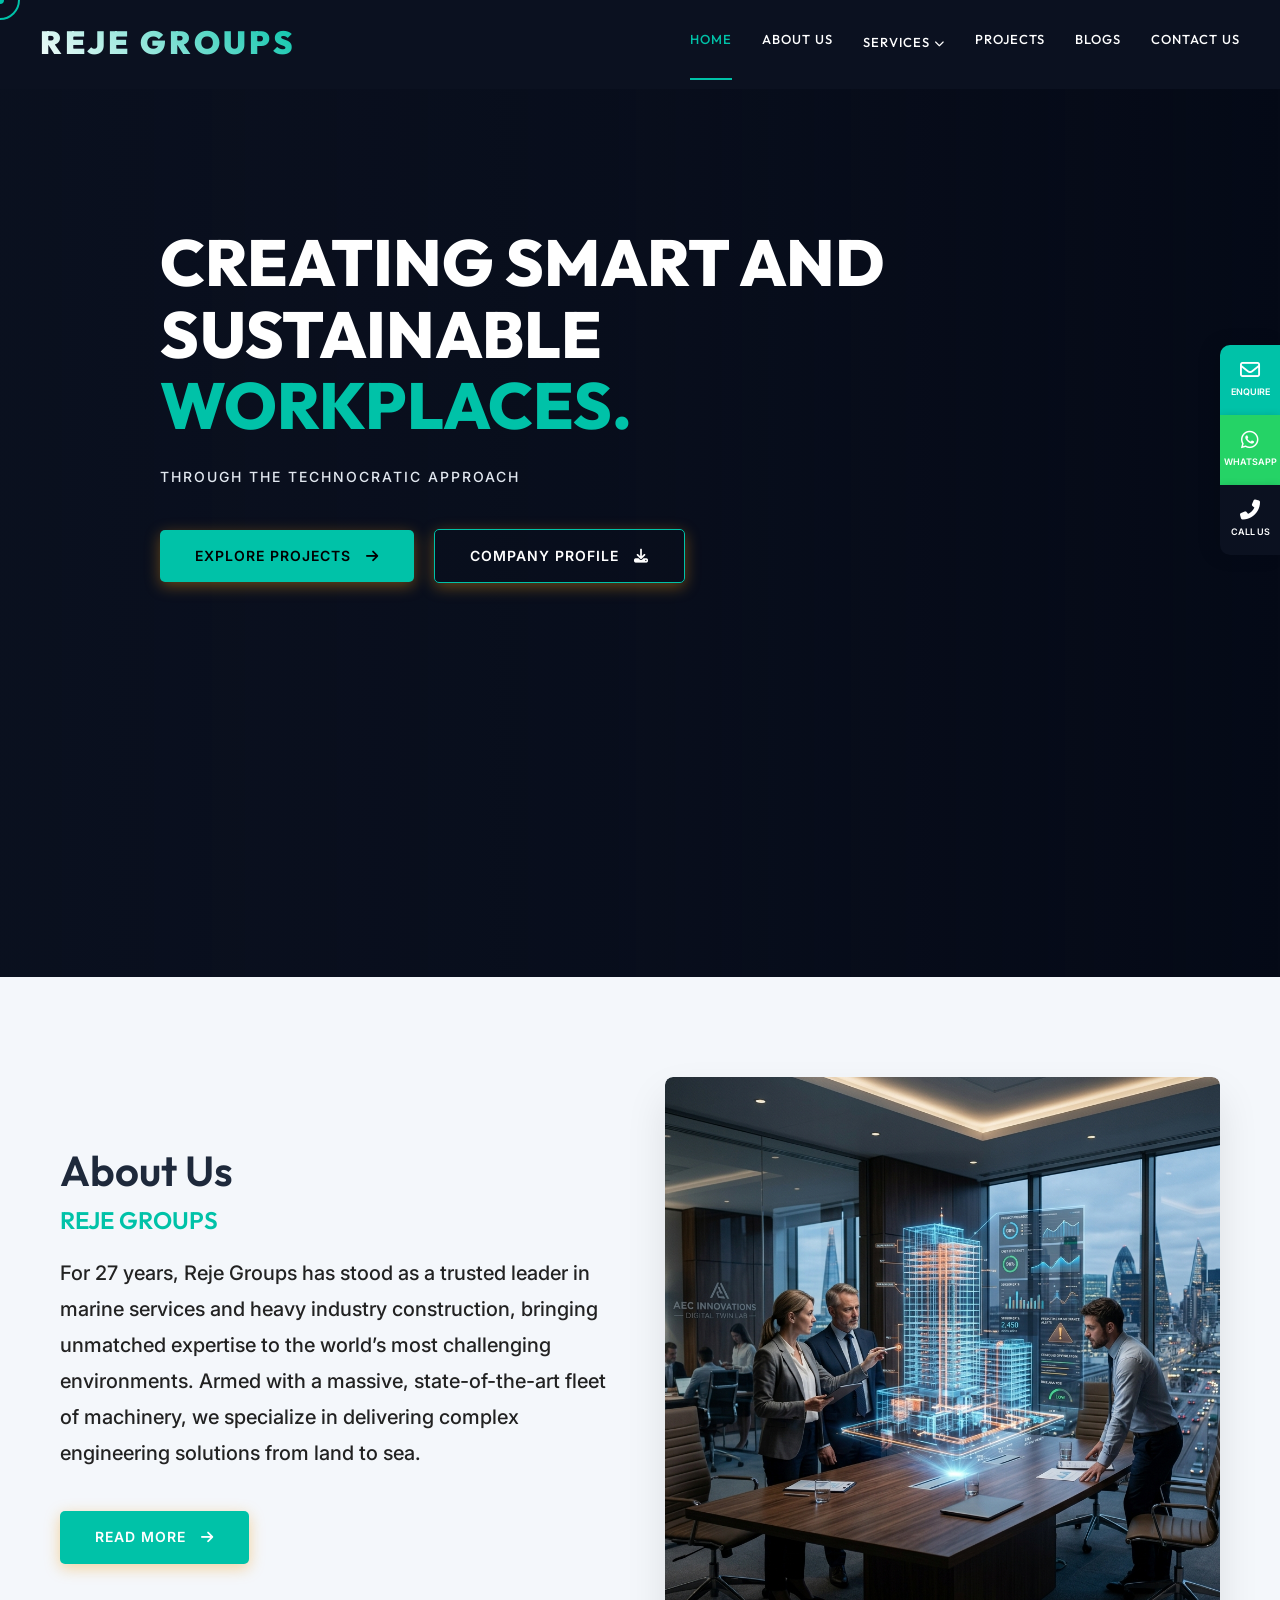
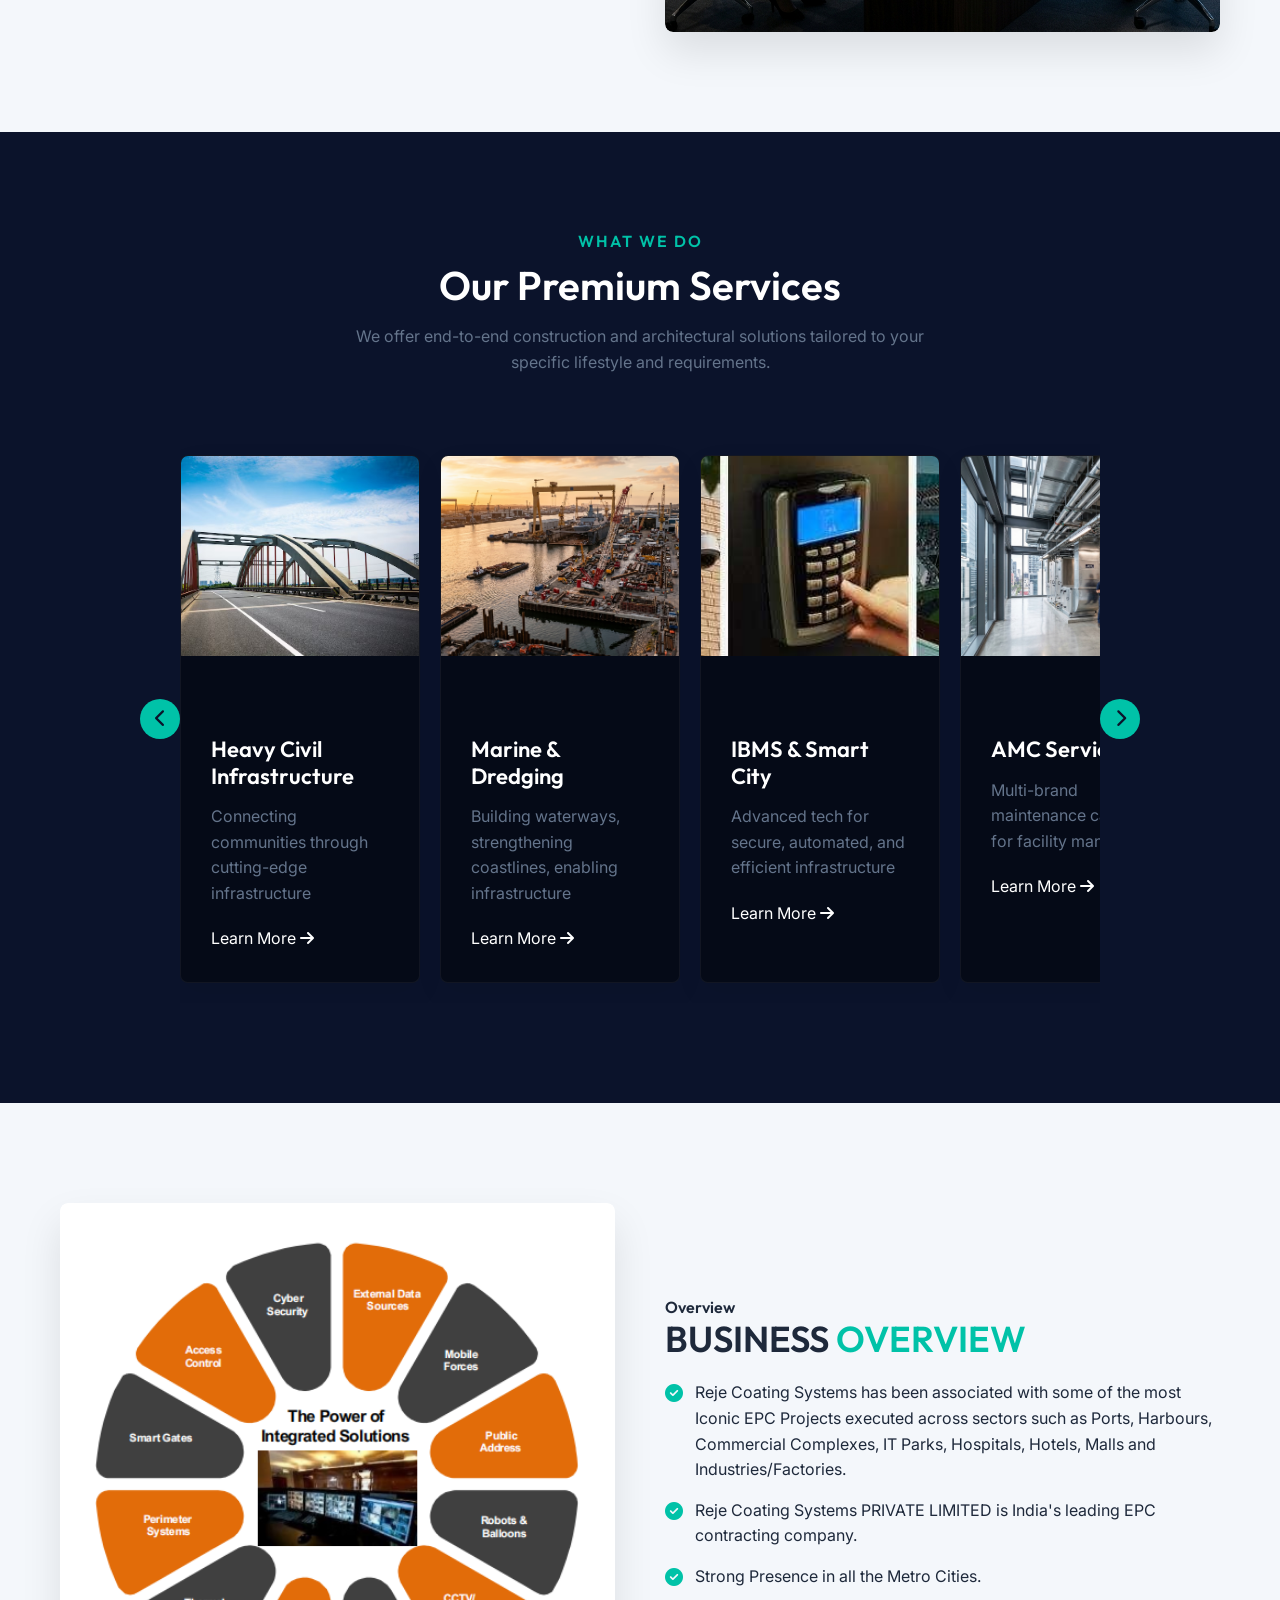
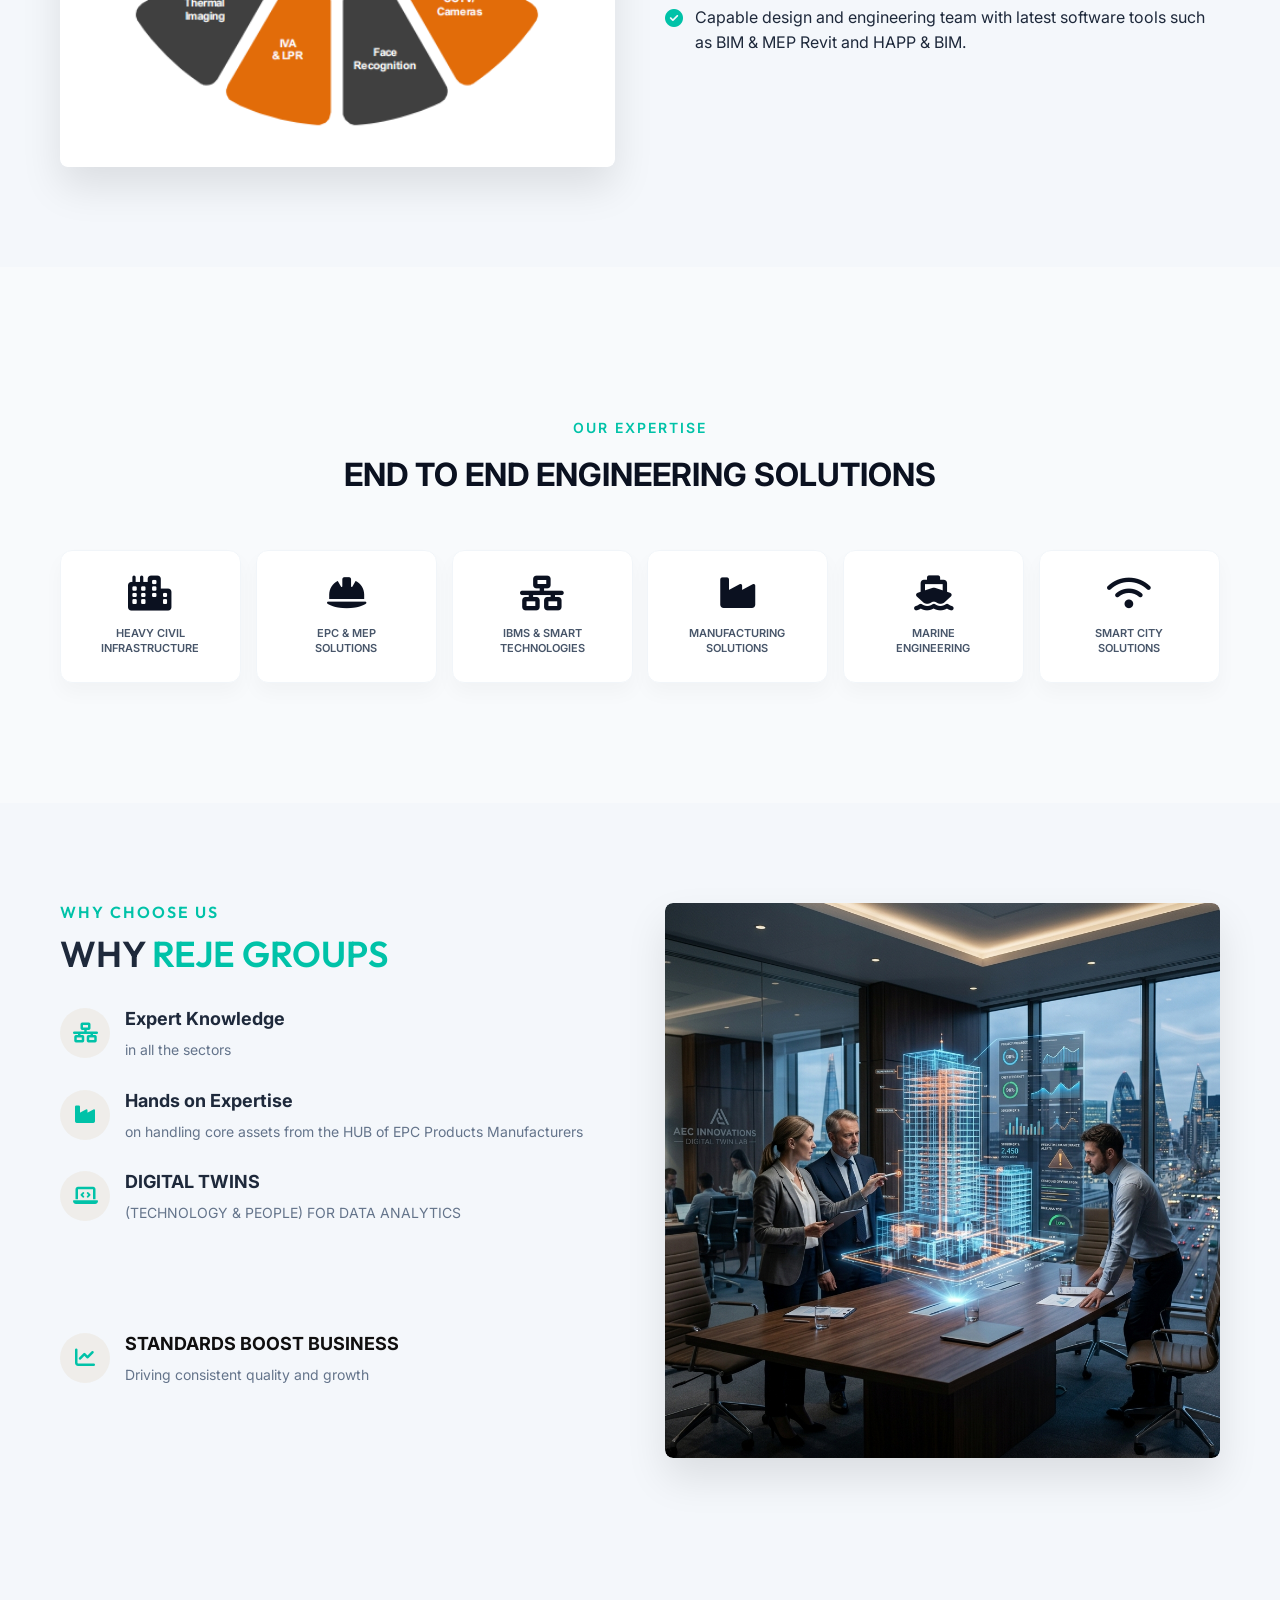
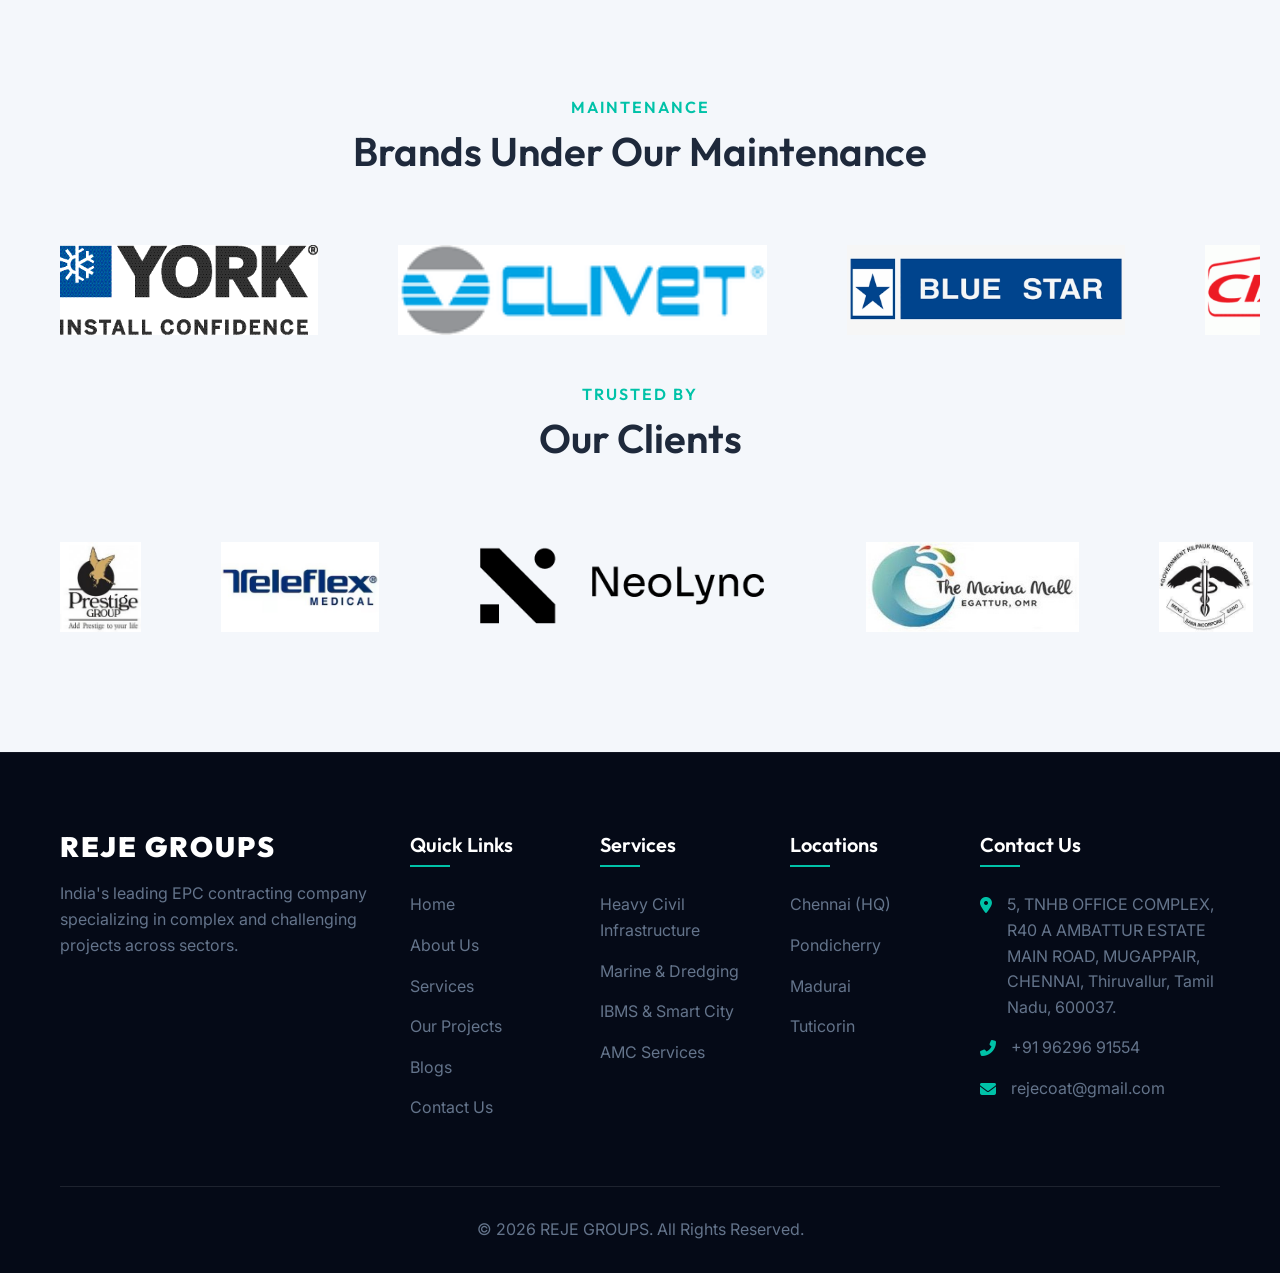
==== commit 9df1d873: "refactor: rebrand as REJE GROUPS, update contact details, and implement video hero background" ====
--- a/index.html
+++ b/index.html
@@ -5,9 +5,9 @@
 <head>
     <meta charset="utf-8" />
     <meta content="width=device-width, initial-scale=1.0" name="viewport" />
-    <meta content="REJE COATING SYSTEMS - CREATING SMART AND SUSTAINABLE WORKPLACES THROUGH THE TECHNOCRATIC APPROACH"
+    <meta content="REJE GROUPS - CREATING SMART AND SUSTAINABLE WORKPLACES THROUGH THE TECHNOCRATIC APPROACH"
         name="description" />
-    <title>REJE COATING SYSTEMS | India's Leading EPC Contracting Company</title>
+    <title>REJE GROUPS | India's Leading EPC Contracting Company</title>
     <link href="css/style.css" rel="stylesheet" />
     <link href="https://cdnjs.cloudflare.com/ajax/libs/font-awesome/6.4.0/css/all.min.css" rel="stylesheet" />
 </head>
@@ -15,23 +15,27 @@
 <body>
     <!-- Top Bar -->
     <div class="top-bar">
-        <a href="tel:+914445550705"><i class="fas fa-phone-alt"></i> +91 44 4555 0705</a>
-        <a href="mailto:info@va5construction.com"><i class="far fa-envelope"></i> info@va5construction.com</a>
+        <a href="tel:+914445550705"><i class="fas fa-phone-alt"></i> +91 96296 91554</a>
+        <a href="mailto:rejecoat@gmail.com"><i class="far fa-envelope"></i> rejecoat@gmail.com</a>
     </div>
     <!-- Header -->
     <header>
         <div class="container navbar">
-                                                <div class="logo" style="display: flex; align-items: center; gap: 15px;">
-                <span style="font-family: 'Outfit', sans-serif; display: flex; flex-direction: column; justify-content: center;">
-                    <span style="font-size: 32px; font-weight: 900; letter-spacing: 3px; line-height: 1; background: linear-gradient(45deg, #ffffff, var(--primary-color)); -webkit-background-clip: text; -webkit-text-fill-color: transparent; text-transform: uppercase;">REJE</span>
-                    <span style="font-size: 11px; font-weight: 500; color: #e0e0e0; letter-spacing: 5px; text-transform: uppercase; margin-top: 4px;">Coating Systems</span>
+            <div class="logo" style="display: flex; align-items: center; gap: 15px;">
+                <span
+                    style="font-family: 'Outfit', sans-serif; display: flex; flex-direction: column; justify-content: center;">
+                    <span
+                        style="font-size: 32px; font-weight: 900; letter-spacing: 3px; line-height: 2; background: linear-gradient(45deg, #ffffff, var(--primary-color)); -webkit-background-clip: text; -webkit-text-fill-color: transparent; text-transform: uppercase;">REJE
+                        GROUPS</span>
                 </span>
             </div>
             <nav class="nav-links">
                 <a href="index.html" class="active">HOME</a>
                 <a href="about.html">ABOUT US</a>
+
                 <div class="nav-dropdown">
-                    <a href="services.html" class="nav-dropdown-trigger">SERVICES <i class="fas fa-chevron-down" style="font-size: 10px;"></i></a>
+                    <a href="services.html" class="nav-dropdown-trigger">SERVICES <i class="fas fa-chevron-down"
+                            style="font-size: 10px;"></i></a>
                     <div class="nav-dropdown-content">
                         <a href="services.html#heavy-civil">Heavy Civil Infrastructure</a>
                         <a href="services.html#marine">Marine & Dredging Solutions</a>
@@ -51,9 +55,9 @@
 
     <!-- Hero Section -->
     <section class="hero">
-        <div class="hero-slide active" style="background-image: url('images/hero_smart_workspace.png');"></div>
-        <div class="hero-slide" style="background-image: url('images/hero_port_harbour.png');"></div>
-        <div class="hero-slide" style="background-image: url('images/hero_tech_factory.png');"></div>
+        <video autoplay loop muted playsinline id="heroVideo">
+            <source src="images/hero_bg.mp4" type="video/mp4">
+        </video>
         <div class="hero-overlay"
             style="background: linear-gradient(to right, rgba(11,17,32,0.9) 0%, rgba(11,17,32,0.6) 50%, transparent 100%);">
         </div>
@@ -69,8 +73,7 @@
                 <a class="btn" href="REJE COMPANY PROFILE .pdf" target="_blank"
                     style="border: 1px solid var(--primary-color); background: transparent; color: #fff;">COMPANY
                     PROFILE <i class="fas fa-download" style="margin-left: 10px;"></i></a>
-                <a class="btn-play" href="images/projects/Kunthukal Project 1.mp4" target="_blank"><i
-                        class="fas fa-play"></i> WATCH CORPORATE FILM</a>
+
             </div>
         </div>
 
@@ -107,19 +110,132 @@
             <div class="about-grid" style="align-items: center;">
                 <div class="about-text reveal-left">
                     <h2 style="font-size: 42px; margin-bottom: 10px;">About Us</h2>
-                    <h3 style="color: var(--primary-color); font-size: 24px; margin-bottom: 20px;">REJE COATING SYSTEMS</h3>
-                    <p style="font-size: 24px; font-weight: 600; line-height: 1.6; margin-top: 20px; color: #222;">
-                        The RCS is a well-diversified business house, with clients in over PAN India, delivering complex and challenging projects.
-                    </p>
-                    <p style="font-size: 18px; line-height: 1.8;">
-                        A strong employee base of over <strong>500 people</strong> from across Pan India.
-                    </p>
-                    <a href="about.html" class="btn" style="margin-top: 20px;">READ MORE <i class="fas fa-arrow-right" style="margin-left: 10px;"></i></a>
+                    <h3 style="color: var(--primary-color); font-size: 24px; margin-bottom: 20px;">REJE GROUPS
+                    </h3>
+                    <p style="font-size: 20px; font-weight: 500; line-height: 1.8; margin-top: 20px; color: #222;">For
+                        27 years, Reje Groups has stood as a trusted leader in marine services and heavy industry
+                        construction, bringing unmatched expertise to the world’s most challenging environments. Armed
+                        with a massive, state-of-the-art fleet of machinery, we specialize in delivering complex
+                        engineering solutions from land to sea.</p>
+                    <a href="about.html" class="btn" style="margin-top: 20px;">READ MORE <i class="fas fa-arrow-right"
+                            style="margin-left: 10px;"></i></a>
                 </div>
                 <div class="about-img reveal-right">
-                    <img src="images/why_us.png" alt="About VA5 Construction" style="width: 100%; border-radius: 8px; box-shadow: 0 10px 30px rgba(0,0,0,0.1);" />
-                </div>
-            </div>
+                    <img src="images/why_us.png" alt="About VA5 Construction"
+                        style="width: 100%; border-radius: 8px; box-shadow: 0 10px 30px rgba(0,0,0,0.1);" />
+                </div>
+            </div>
+        </div>
+    </section>
+
+    <!-- Services Overview -->
+    <section class="section section-dark">
+        <div class="container">
+            <div class="section-title reveal-up">
+                <h4>What We Do</h4>
+                <h2>Our Premium Services</h2>
+                <p>We offer end-to-end construction and architectural solutions tailored to your specific lifestyle and
+                    requirements.</p>
+            </div>
+            <div class="services-carousel-container">
+                <button class="carousel-btn prev" id="servPrev"><i class="fas fa-chevron-left"></i></button>
+                <div class="services-slider" id="servSlider">
+                    <!-- Slide 1 -->
+                    <div class="service-card tilt-card">
+                        <div class="service-img">
+                            <img alt="Heavy Civil Infrastructure"
+                                src="images/HEAVY CIVIL INFRASTRUCTURE/Bridges Roads & Infrastructure Development Works.png"
+                                style="height: 200px; object-fit: cover;" />
+                        </div>
+                        <div class="service-content">
+                            <h3>Heavy Civil Infrastructure</h3>
+                            <p>Connecting communities through cutting-edge infrastructure</p>
+                            <a href="services.html" class="service-link">Learn More <i
+                                    class="fas fa-arrow-right"></i></a>
+                        </div>
+                    </div>
+                    <!-- Slide 2 -->
+                    <div class="service-card tilt-card">
+                        <div class="service-img">
+                            <img alt="Marine & Dredging Solutions" src="images/hero_marine.png"
+                                style="height: 200px; object-fit: cover;" />
+                        </div>
+                        <div class="service-content">
+                            <h3>Marine & Dredging</h3>
+                            <p>Building waterways, strengthening coastlines, enabling infrastructure</p>
+                            <a href="services.html" class="service-link">Learn More <i
+                                    class="fas fa-arrow-right"></i></a>
+                        </div>
+                    </div>
+                    <!-- Slide 6 -->
+                    <div class="service-card tilt-card">
+                        <div class="service-img">
+                            <img alt="IBMS & Smart City" src="images/service_verticals_ibms.png"
+                                style="height: 200px; object-fit: cover;" />
+                        </div>
+                        <div class="service-content">
+                            <h3>IBMS & Smart City</h3>
+                            <p>Advanced tech for secure, automated, and efficient infrastructure</p>
+                            <a href="services.html" class="service-link">Learn More <i
+                                    class="fas fa-arrow-right"></i></a>
+                        </div>
+                    </div>
+                    <!-- Slide 7 -->
+                    <div class="service-card tilt-card">
+                        <div class="service-img">
+                            <img alt="AMC Services" src="images/engineering_services.png"
+                                style="height: 200px; object-fit: cover;" />
+                        </div>
+                        <div class="service-content">
+                            <h3>AMC Services</h3>
+                            <p>Multi-brand maintenance capability for facility management</p>
+                            <a href="services.html#amc" class="service-link">Learn More <i
+                                    class="fas fa-arrow-right"></i></a>
+                        </div>
+                    </div>
+                </div>
+                <button class="carousel-btn next" id="servNext"><i class="fas fa-chevron-right"></i></button>
+            </div>
+
+            <script>
+                document.addEventListener('DOMContentLoaded', function () {
+                    const slider = document.getElementById('servSlider');
+                    const prev = document.getElementById('servPrev');
+                    const next = document.getElementById('servNext');
+
+                    if (slider && prev && next) {
+                        const getScrollAmount = () => {
+                            const card = slider.querySelector('.service-card');
+                            return card ? card.offsetWidth + 20 : 280;
+                        };
+
+                        next.addEventListener('click', () => {
+                            slider.scrollBy({ left: getScrollAmount(), behavior: 'smooth' });
+                        });
+
+                        prev.addEventListener('click', () => {
+                            slider.scrollBy({ left: -getScrollAmount(), behavior: 'smooth' });
+                        });
+
+                        // Auto scroll function
+                        function scrollRight() {
+                            if (slider.scrollLeft + slider.clientWidth >= slider.scrollWidth - 10) {
+                                slider.scrollTo({ left: 0, behavior: 'smooth' });
+                            } else {
+                                slider.scrollBy({ left: getScrollAmount(), behavior: 'smooth' });
+                            }
+                        }
+
+                        let autoScroll = setInterval(scrollRight, 3000);
+
+                        // Pause on hover
+                        slider.parentElement.addEventListener('mouseenter', () => clearInterval(autoScroll));
+                        slider.parentElement.addEventListener('mouseleave', () => {
+                            autoScroll = setInterval(scrollRight, 3000);
+                        });
+                    }
+                });
+            </script>
         </div>
     </section>
 
@@ -128,28 +244,40 @@
         <div class="container">
             <div class="about-grid" style="align-items: center;">
                 <div class="about-img reveal-left">
-                    <img src="images/service_business_overview.png" alt="Business Overview" style="width: 100%; border-radius: 8px; box-shadow: 0 10px 30px rgba(0,0,0,0.1);" />
+                    <img src="images/service_business_overview.png" alt="Business Overview"
+                        style="width: 100%; border-radius: 8px; box-shadow: 0 10px 30px rgba(0,0,0,0.1);" />
                 </div>
                 <div class="about-text reveal-right">
                     <h4>Overview</h4>
                     <h2 style="font-size: 36px; margin-bottom: 20px;">BUSINESS <span>OVERVIEW</span></h2>
-                    
+
                     <ul style="list-style-type: none; padding: 0;">
                         <li style="margin-bottom: 15px; display: flex; align-items: flex-start;">
-                            <i class="fas fa-check-circle" style="color: var(--primary-color); margin-top: 5px; margin-right: 12px; font-size: 18px;"></i>
-                            <span style="font-size: 16px; line-height: 1.6; color: var(--text-dark);">Reje Coating Systems has been associated with some of the most Iconic EPC Projects executed across sectors such as Ports, Harbours, Commercial Complexes, IT Parks, Hospitals, Hotels, Malls and Industries/Factories.</span>
+                            <i class="fas fa-check-circle"
+                                style="color: var(--primary-color); margin-top: 5px; margin-right: 12px; font-size: 18px;"></i>
+                            <span style="font-size: 16px; line-height: 1.6; color: var(--text-dark);">Reje Coating
+                                Systems has been associated with some of the most Iconic EPC Projects executed across
+                                sectors such as Ports, Harbours, Commercial Complexes, IT Parks, Hospitals, Hotels,
+                                Malls and Industries/Factories.</span>
                         </li>
                         <li style="margin-bottom: 15px; display: flex; align-items: flex-start;">
-                            <i class="fas fa-check-circle" style="color: var(--primary-color); margin-top: 5px; margin-right: 12px; font-size: 18px;"></i>
-                            <span style="font-size: 16px; line-height: 1.6; color: var(--text-dark);">Reje Coating Systems PRIVATE LIMITED is India's leading EPC contracting company.</span>
+                            <i class="fas fa-check-circle"
+                                style="color: var(--primary-color); margin-top: 5px; margin-right: 12px; font-size: 18px;"></i>
+                            <span style="font-size: 16px; line-height: 1.6; color: var(--text-dark);">Reje Coating
+                                Systems PRIVATE LIMITED is India's leading EPC contracting company.</span>
                         </li>
                         <li style="margin-bottom: 15px; display: flex; align-items: flex-start;">
-                            <i class="fas fa-check-circle" style="color: var(--primary-color); margin-top: 5px; margin-right: 12px; font-size: 18px;"></i>
-                            <span style="font-size: 16px; line-height: 1.6; color: var(--text-dark);">Strong Presence in all the Metro Cities.</span>
+                            <i class="fas fa-check-circle"
+                                style="color: var(--primary-color); margin-top: 5px; margin-right: 12px; font-size: 18px;"></i>
+                            <span style="font-size: 16px; line-height: 1.6; color: var(--text-dark);">Strong Presence in
+                                all the Metro Cities.</span>
                         </li>
                         <li style="margin-bottom: 15px; display: flex; align-items: flex-start;">
-                            <i class="fas fa-check-circle" style="color: var(--primary-color); margin-top: 5px; margin-right: 12px; font-size: 18px;"></i>
-                            <span style="font-size: 16px; line-height: 1.6; color: var(--text-dark);">Capable design and engineering team with latest software tools such as BIM &amp; MEP Revit and HAPP &amp; BIM.</span>
+                            <i class="fas fa-check-circle"
+                                style="color: var(--primary-color); margin-top: 5px; margin-right: 12px; font-size: 18px;"></i>
+                            <span style="font-size: 16px; line-height: 1.6; color: var(--text-dark);">Capable design and
+                                engineering team with latest software tools such as BIM &amp; MEP Revit and HAPP &amp;
+                                BIM.</span>
                         </li>
                     </ul>
                 </div>
@@ -179,107 +307,7 @@
             </div>
         </div>
     </section>
-    <!-- Services Overview -->
-    <section class="section section-dark">
-        <div class="container">
-            <div class="section-title reveal-up">
-                <h4>What We Do</h4>
-                <h2>Our Premium Services</h2>
-                <p>We offer end-to-end construction and architectural solutions tailored to your specific lifestyle and
-                    requirements.</p>
-            </div>
-                        <div class="services-carousel-container">
-                <button class="carousel-btn prev" id="servPrev"><i class="fas fa-chevron-left"></i></button>
-                <div class="services-slider" id="servSlider">
-                    <!-- Slide 1 -->
-                    <div class="service-card tilt-card">
-                        <div class="service-img">
-                            <img alt="Heavy Civil Infrastructure" src="images/HEAVY CIVIL INFRASTRUCTURE/Bridges Roads & Infrastructure Development Works.png" style="height: 200px; object-fit: cover;" />
-                        </div>
-                        <div class="service-content">
-                            <h3>Heavy Civil Infrastructure</h3>
-                            <p>Connecting communities through cutting-edge infrastructure</p>
-                            <a href="services.html" class="service-link">Learn More <i class="fas fa-arrow-right"></i></a>
-                        </div>
-                    </div>
-                    <!-- Slide 2 -->
-                    <div class="service-card tilt-card">
-                        <div class="service-img">
-                            <img alt="Marine & Dredging Solutions" src="images/hero_marine.png" style="height: 200px; object-fit: cover;" />
-                        </div>
-                        <div class="service-content">
-                            <h3>Marine & Dredging</h3>
-                            <p>Building waterways, strengthening coastlines, enabling infrastructure</p>
-                            <a href="services.html" class="service-link">Learn More <i class="fas fa-arrow-right"></i></a>
-                        </div>
-                    </div>
-                    <!-- Slide 6 -->
-                    <div class="service-card tilt-card">
-                        <div class="service-img">
-                            <img alt="IBMS & Smart City" src="images/service_verticals_ibms.png" style="height: 200px; object-fit: cover;" />
-                        </div>
-                        <div class="service-content">
-                            <h3>IBMS & Smart City</h3>
-                            <p>Advanced tech for secure, automated, and efficient infrastructure</p>
-                            <a href="services.html" class="service-link">Learn More <i class="fas fa-arrow-right"></i></a>
-                        </div>
-                    </div>
-                    <!-- Slide 7 -->
-                    <div class="service-card tilt-card">
-                        <div class="service-img">
-                            <img alt="AMC Services" src="images/engineering_services.png" style="height: 200px; object-fit: cover;" />
-                        </div>
-                        <div class="service-content">
-                            <h3>AMC Services</h3>
-                            <p>Multi-brand maintenance capability for facility management</p>
-                            <a href="services.html#amc" class="service-link">Learn More <i class="fas fa-arrow-right"></i></a>
-                        </div>
-                    </div>
-                </div>
-                <button class="carousel-btn next" id="servNext"><i class="fas fa-chevron-right"></i></button>
-            </div>
-            
-            <script>
-                document.addEventListener('DOMContentLoaded', function() {
-                    const slider = document.getElementById('servSlider');
-                    const prev = document.getElementById('servPrev');
-                    const next = document.getElementById('servNext');
-                    
-                    if(slider && prev && next) {
-                        const getScrollAmount = () => {
-                            const card = slider.querySelector('.service-card');
-                            return card ? card.offsetWidth + 20 : 280;
-                        };
-                        
-                        next.addEventListener('click', () => {
-                            slider.scrollBy({left: getScrollAmount(), behavior: 'smooth'});
-                        });
-                        
-                        prev.addEventListener('click', () => {
-                            slider.scrollBy({left: -getScrollAmount(), behavior: 'smooth'});
-                        });
-
-                        // Auto scroll function
-                        function scrollRight() {
-                            if (slider.scrollLeft + slider.clientWidth >= slider.scrollWidth - 10) {
-                                slider.scrollTo({left: 0, behavior: 'smooth'});
-                            } else {
-                                slider.scrollBy({left: getScrollAmount(), behavior: 'smooth'});
-                            }
-                        }
-
-                        let autoScroll = setInterval(scrollRight, 3000);
-
-                        // Pause on hover
-                        slider.parentElement.addEventListener('mouseenter', () => clearInterval(autoScroll));
-                        slider.parentElement.addEventListener('mouseleave', () => {
-                            autoScroll = setInterval(scrollRight, 3000);
-                        });
-                    }
-                });
-            </script>
-        </div>
-    </section>
+
     <!-- Why Choose Us Section -->
     <section class="section" id="why-us">
         <div class="container">
@@ -288,7 +316,7 @@
                     <h4
                         style="color: var(--primary-color); text-transform: uppercase; letter-spacing: 2px; margin-bottom: 10px;">
                         Why Choose Us</h4>
-                    <h2 style="font-size: 36px; margin-bottom: 30px;">WHY <span>REJE COATING SYSTEMS</span></h2>
+                    <h2 style="font-size: 36px; margin-bottom: 30px;">WHY <span>REJE GROUPS</span></h2>
                     <div class="features" style="grid-template-columns: 1fr; gap: 25px; margin-top: 0;">
                         <div class="feature-item reveal-left delay-100">
                             <div class="feature-icon"><i class="fas fa-network-wired"></i></div>
@@ -345,7 +373,7 @@
     </section>
     <!-- Testimonials -->
     <section class="section">
-                <!-- Brands Section -->
+        <!-- Brands Section -->
         <div class="container" style="max-width: 100%; overflow: hidden; padding-bottom: 40px; margin-top: 40px;">
             <div class="section-title reveal-up">
                 <h4>Maintenance</h4>
@@ -353,8 +381,22 @@
             </div>
             <div class="marquee-container" style="background: transparent; padding: 10px 0;">
                 <div class="marquee-content" style="animation-duration: 25s; animation-direction: reverse;">
-                    <img src="images/brands/brand_0.png" alt="Brand 0"><img src="images/brands/brand_1.png" alt="Brand 1"><img src="images/brands/brand_2.png" alt="Brand 2"><img src="images/brands/brand_3.png" alt="Brand 3"><img src="images/brands/brand_4.png" alt="Brand 4"><img src="images/brands/brand_5.png" alt="Brand 5"><img src="images/brands/brand_6.png" alt="Brand 6"><img src="images/brands/brand_7.png" alt="Brand 7"><img src="images/brands/brand_8.png" alt="Brand 8"><img src="images/brands/brand_9.png" alt="Brand 9"><img src="images/brands/brand_10.png" alt="Brand 10">
-                    <img src="images/brands/brand_0.png" alt="Brand 0"><img src="images/brands/brand_1.png" alt="Brand 1"><img src="images/brands/brand_2.png" alt="Brand 2"><img src="images/brands/brand_3.png" alt="Brand 3"><img src="images/brands/brand_4.png" alt="Brand 4"><img src="images/brands/brand_5.png" alt="Brand 5"><img src="images/brands/brand_6.png" alt="Brand 6"><img src="images/brands/brand_7.png" alt="Brand 7"><img src="images/brands/brand_8.png" alt="Brand 8"><img src="images/brands/brand_9.png" alt="Brand 9"><img src="images/brands/brand_10.png" alt="Brand 10">
+                    <img src="images/brands/brand_0.png" alt="Brand 0"><img src="images/brands/brand_1.png"
+                        alt="Brand 1"><img src="images/brands/brand_2.png" alt="Brand 2"><img
+                        src="images/brands/brand_3.png" alt="Brand 3"><img src="images/brands/brand_4.png"
+                        alt="Brand 4"><img src="images/brands/brand_5.png" alt="Brand 5"><img
+                        src="images/brands/brand_6.png" alt="Brand 6"><img src="images/brands/brand_7.png"
+                        alt="Brand 7"><img src="images/brands/brand_8.png" alt="Brand 8"><img
+                        src="images/brands/brand_9.png" alt="Brand 9"><img src="images/brands/brand_10.png"
+                        alt="Brand 10">
+                    <img src="images/brands/brand_0.png" alt="Brand 0"><img src="images/brands/brand_1.png"
+                        alt="Brand 1"><img src="images/brands/brand_2.png" alt="Brand 2"><img
+                        src="images/brands/brand_3.png" alt="Brand 3"><img src="images/brands/brand_4.png"
+                        alt="Brand 4"><img src="images/brands/brand_5.png" alt="Brand 5"><img
+                        src="images/brands/brand_6.png" alt="Brand 6"><img src="images/brands/brand_7.png"
+                        alt="Brand 7"><img src="images/brands/brand_8.png" alt="Brand 8"><img
+                        src="images/brands/brand_9.png" alt="Brand 9"><img src="images/brands/brand_10.png"
+                        alt="Brand 10">
                 </div>
             </div>
         </div>
@@ -366,8 +408,44 @@
             </div>
             <div class="marquee-container">
                 <div class="marquee-content">
-                    <img src="images/clients/real_client_0.png" alt="Client 0"><img src="images/clients/real_client_1.png" alt="Client 1"><img src="images/clients/real_client_2.png" alt="Client 2"><img src="images/clients/real_client_3.png" alt="Client 3"><img src="images/clients/real_client_4.png" alt="Client 4"><img src="images/clients/real_client_5.png" alt="Client 5"><img src="images/clients/real_client_6.png" alt="Client 6"><img src="images/clients/real_client_7.png" alt="Client 7"><img src="images/clients/real_client_8.png" alt="Client 8"><img src="images/clients/real_client_9.png" alt="Client 9"><img src="images/clients/real_client_10.png" alt="Client 10"><img src="images/clients/real_client_11.png" alt="Client 11"><img src="images/clients/real_client_12.png" alt="Client 12"><img src="images/clients/real_client_13.png" alt="Client 13"><img src="images/clients/real_client_14.png" alt="Client 14"><img src="images/clients/real_client_15.png" alt="Client 15"><img src="images/clients/real_client_16.png" alt="Client 16"><img src="images/clients/real_client_17.png" alt="Client 17"><img src="images/clients/real_client_18.png" alt="Client 18">
-                    <img src="images/clients/real_client_0.png" alt="Client 0"><img src="images/clients/real_client_1.png" alt="Client 1"><img src="images/clients/real_client_2.png" alt="Client 2"><img src="images/clients/real_client_3.png" alt="Client 3"><img src="images/clients/real_client_4.png" alt="Client 4"><img src="images/clients/real_client_5.png" alt="Client 5"><img src="images/clients/real_client_6.png" alt="Client 6"><img src="images/clients/real_client_7.png" alt="Client 7"><img src="images/clients/real_client_8.png" alt="Client 8"><img src="images/clients/real_client_9.png" alt="Client 9"><img src="images/clients/real_client_10.png" alt="Client 10"><img src="images/clients/real_client_11.png" alt="Client 11"><img src="images/clients/real_client_12.png" alt="Client 12"><img src="images/clients/real_client_13.png" alt="Client 13"><img src="images/clients/real_client_14.png" alt="Client 14"><img src="images/clients/real_client_15.png" alt="Client 15"><img src="images/clients/real_client_16.png" alt="Client 16"><img src="images/clients/real_client_17.png" alt="Client 17"><img src="images/clients/real_client_18.png" alt="Client 18">
+                    <img src="images/clients/real_client_0.png" alt="Client 0"><img
+                        src="images/clients/real_client_1.png" alt="Client 1"><img
+                        src="images/clients/real_client_2.png" alt="Client 2"><img
+                        src="images/clients/real_client_3.png" alt="Client 3"><img
+                        src="images/clients/real_client_4.png" alt="Client 4"><img
+                        src="images/clients/real_client_5.png" alt="Client 5"><img
+                        src="images/clients/real_client_6.png" alt="Client 6"><img
+                        src="images/clients/real_client_7.png" alt="Client 7"><img
+                        src="images/clients/real_client_8.png" alt="Client 8"><img
+                        src="images/clients/real_client_9.png" alt="Client 9"><img
+                        src="images/clients/real_client_10.png" alt="Client 10"><img
+                        src="images/clients/real_client_11.png" alt="Client 11"><img
+                        src="images/clients/real_client_12.png" alt="Client 12"><img
+                        src="images/clients/real_client_13.png" alt="Client 13"><img
+                        src="images/clients/real_client_14.png" alt="Client 14"><img
+                        src="images/clients/real_client_15.png" alt="Client 15"><img
+                        src="images/clients/real_client_16.png" alt="Client 16"><img
+                        src="images/clients/real_client_17.png" alt="Client 17"><img
+                        src="images/clients/real_client_18.png" alt="Client 18">
+                    <img src="images/clients/real_client_0.png" alt="Client 0"><img
+                        src="images/clients/real_client_1.png" alt="Client 1"><img
+                        src="images/clients/real_client_2.png" alt="Client 2"><img
+                        src="images/clients/real_client_3.png" alt="Client 3"><img
+                        src="images/clients/real_client_4.png" alt="Client 4"><img
+                        src="images/clients/real_client_5.png" alt="Client 5"><img
+                        src="images/clients/real_client_6.png" alt="Client 6"><img
+                        src="images/clients/real_client_7.png" alt="Client 7"><img
+                        src="images/clients/real_client_8.png" alt="Client 8"><img
+                        src="images/clients/real_client_9.png" alt="Client 9"><img
+                        src="images/clients/real_client_10.png" alt="Client 10"><img
+                        src="images/clients/real_client_11.png" alt="Client 11"><img
+                        src="images/clients/real_client_12.png" alt="Client 12"><img
+                        src="images/clients/real_client_13.png" alt="Client 13"><img
+                        src="images/clients/real_client_14.png" alt="Client 14"><img
+                        src="images/clients/real_client_15.png" alt="Client 15"><img
+                        src="images/clients/real_client_16.png" alt="Client 16"><img
+                        src="images/clients/real_client_17.png" alt="Client 17"><img
+                        src="images/clients/real_client_18.png" alt="Client 18">
                 </div>
             </div>
         </div>
@@ -377,13 +455,16 @@
         <div class="container">
             <div class="footer-grid">
                 <div class="footer-about">
-                                        <div class="logo" style="margin-bottom: 15px;">
-                        <span style="font-family: 'Outfit', sans-serif; display: flex; flex-direction: column; justify-content: center;">
-                            <span style="font-size: 28px; font-weight: 900; letter-spacing: 2px; line-height: 1; color: #ffffff; text-transform: uppercase;">REJE</span>
-                            <span style="font-size: 10px; font-weight: 500; color: #e0e0e0; letter-spacing: 4px; text-transform: uppercase; margin-top: 4px;">Coating Systems</span>
+                    <div class="logo" style="margin-bottom: 15px;">
+                        <span
+                            style="font-family: 'Outfit', sans-serif; display: flex; flex-direction: column; justify-content: center;">
+                            <span
+                                style="font-size: 28px; font-weight: 900; letter-spacing: 2px; line-height: 1; color: #ffffff; text-transform: uppercase;">REJE
+                                GROUPS</span>
                         </span>
                     </div>
-                    <p>India's leading EPC contracting company specializing in complex and challenging projects across sectors.</p>
+                    <p>India's leading EPC contracting company specializing in complex and challenging projects across
+                        sectors.</p>
                 </div>
                 <div>
                     <h3 class="footer-title">Quick Links</h3>
@@ -391,9 +472,9 @@
                         <li><a href="index.html">Home</a></li>
                         <li><a href="about.html">About Us</a></li>
                         <li><a href="services.html">Services</a></li>
-                        <li><a href="projects.html">Our Projects</a>
-                            <a href="blog.html">Blog</a>
-                        </li>
+                        <li><a href="projects.html">Our Projects</a></li>
+                        <li><a href="blog.html">Blogs</a></li>
+                        <li><a href="contact.html">Contact Us</a></li>
                     </ul>
                 </div>
                 <div>
@@ -419,22 +500,22 @@
                     <ul class="footer-contact">
                         <li>
                             <i class="fas fa-map-marker-alt"></i>
-                            <span>No.110/1, 4th Floor, Arcade Centre, Uthamar Gandhi Salai, Nungambakkam, Chennai -
-                                34</span>
+                            <span>5, TNHB OFFICE COMPLEX, R40 A AMBATTUR ESTATE MAIN ROAD, MUGAPPAIR, CHENNAI,
+                                Thiruvallur, Tamil Nadu, 600037.</span>
                         </li>
                         <li>
                             <i class="fas fa-phone-alt"></i>
-                            <span>+91 98409 88266</span>
+                            <span>+91 96296 91554</span>
                         </li>
                         <li>
                             <i class="fas fa-envelope"></i>
-                            <span>sales@va5.in</span>
+                            <span>rejecoat@gmail.com</span>
                         </li>
                     </ul>
                 </div>
             </div>
             <div class="footer-bottom">
-                <p>© 2026 REJE COATING SYSTEMS. All Rights Reserved.</p>
+                <p>© 2026 REJE GROUPS. All Rights Reserved.</p>
             </div>
         </div>
     </footer>
@@ -444,12 +525,12 @@
             <i class="far fa-envelope"></i>
             <span>ENQUIRE</span>
         </a>
-        <a href="https://api.whatsapp.com/send?phone=919840988266" target="_blank" class="floating-btn btn-whatsapp"
+        <a href="https://api.whatsapp.com/send?phone=919629691554" target="_blank" class="floating-btn btn-whatsapp"
             title="Chat on WhatsApp">
             <i class="fab fa-whatsapp"></i>
             <span>WHATSAPP</span>
         </a>
-        <a href="tel:+919840988266" class="floating-btn btn-call" title="Call Us">
+        <a href="tel:+919629691554" class="floating-btn btn-call" title="Call Us">
             <i class="fas fa-phone-alt"></i>
             <span>CALL US</span>
         </a>
--- a/css/style.css
+++ b/css/style.css
@@ -1189,7 +1189,7 @@
 }
 .expertise-grid {
     display: grid;
-    grid-template-columns: repeat(9, 1fr);
+    grid-template-columns: repeat(6, 1fr);
     gap: 15px;
     margin-bottom: 40px;
 }
@@ -1201,6 +1201,10 @@
     box-shadow: 0 10px 20px rgba(0,0,0,0.03);
     transition: var(--transition);
     border: 1px solid #f1f5f9;
+    display: flex;
+    flex-direction: column;
+    align-items: center;
+    justify-content: center;
 }
 .expertise-card:hover {
     transform: translateY(-5px);
@@ -1210,7 +1214,9 @@
     font-size: 35px;
     color: #0b1120;
     margin-bottom: 15px;
-    display: block;
+    display: flex;
+    align-items: center;
+    justify-content: center;
 }
 .expertise-card span {
     font-size: 11px;
@@ -1515,3 +1521,37 @@
 .carousel-btn.next {
     right: 0;
 }
+
+
+/* Hero Video Update */
+#heroVideo {
+    position: absolute;
+    top: 0;
+    left: 0;
+    width: 100%;
+    height: 100%;
+    object-fit: cover;
+    z-index: 0;
+}
+.hero-overlay {
+    z-index: 1 !important;
+}
+.hero-content {
+    position: relative;
+    z-index: 2;
+}
+
+/* Expertise Icon Alignment */
+.expertise-card {
+    background: #fff;
+    border-radius: 12px;
+    padding: 25px 10px;
+    text-align: center;
+    box-shadow: 0 10px 20px rgba(0,0,0,0.03);
+    transition: var(--transition);
+    border: 1px solid #f1f5f9;
+    display: flex;
+    flex-direction: column;
+    align-items: center;
+    justify-content: center;
+}
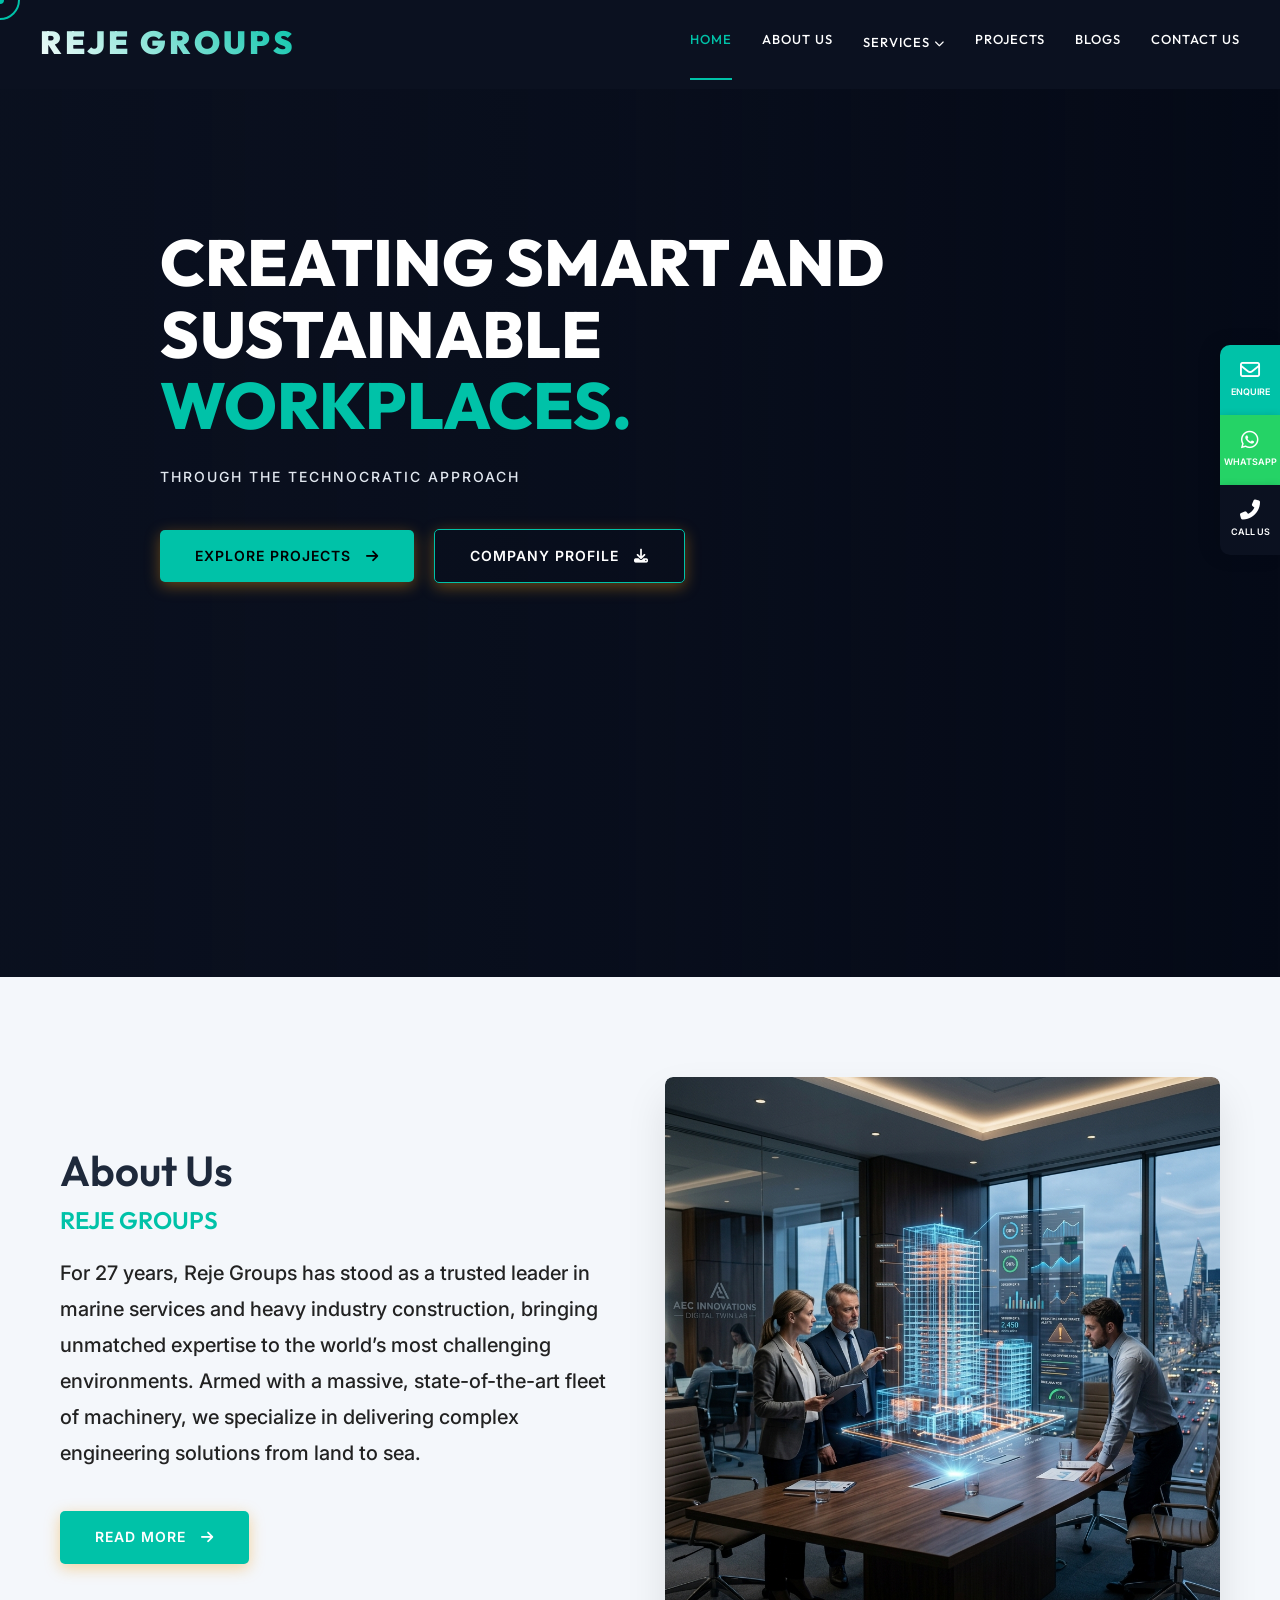
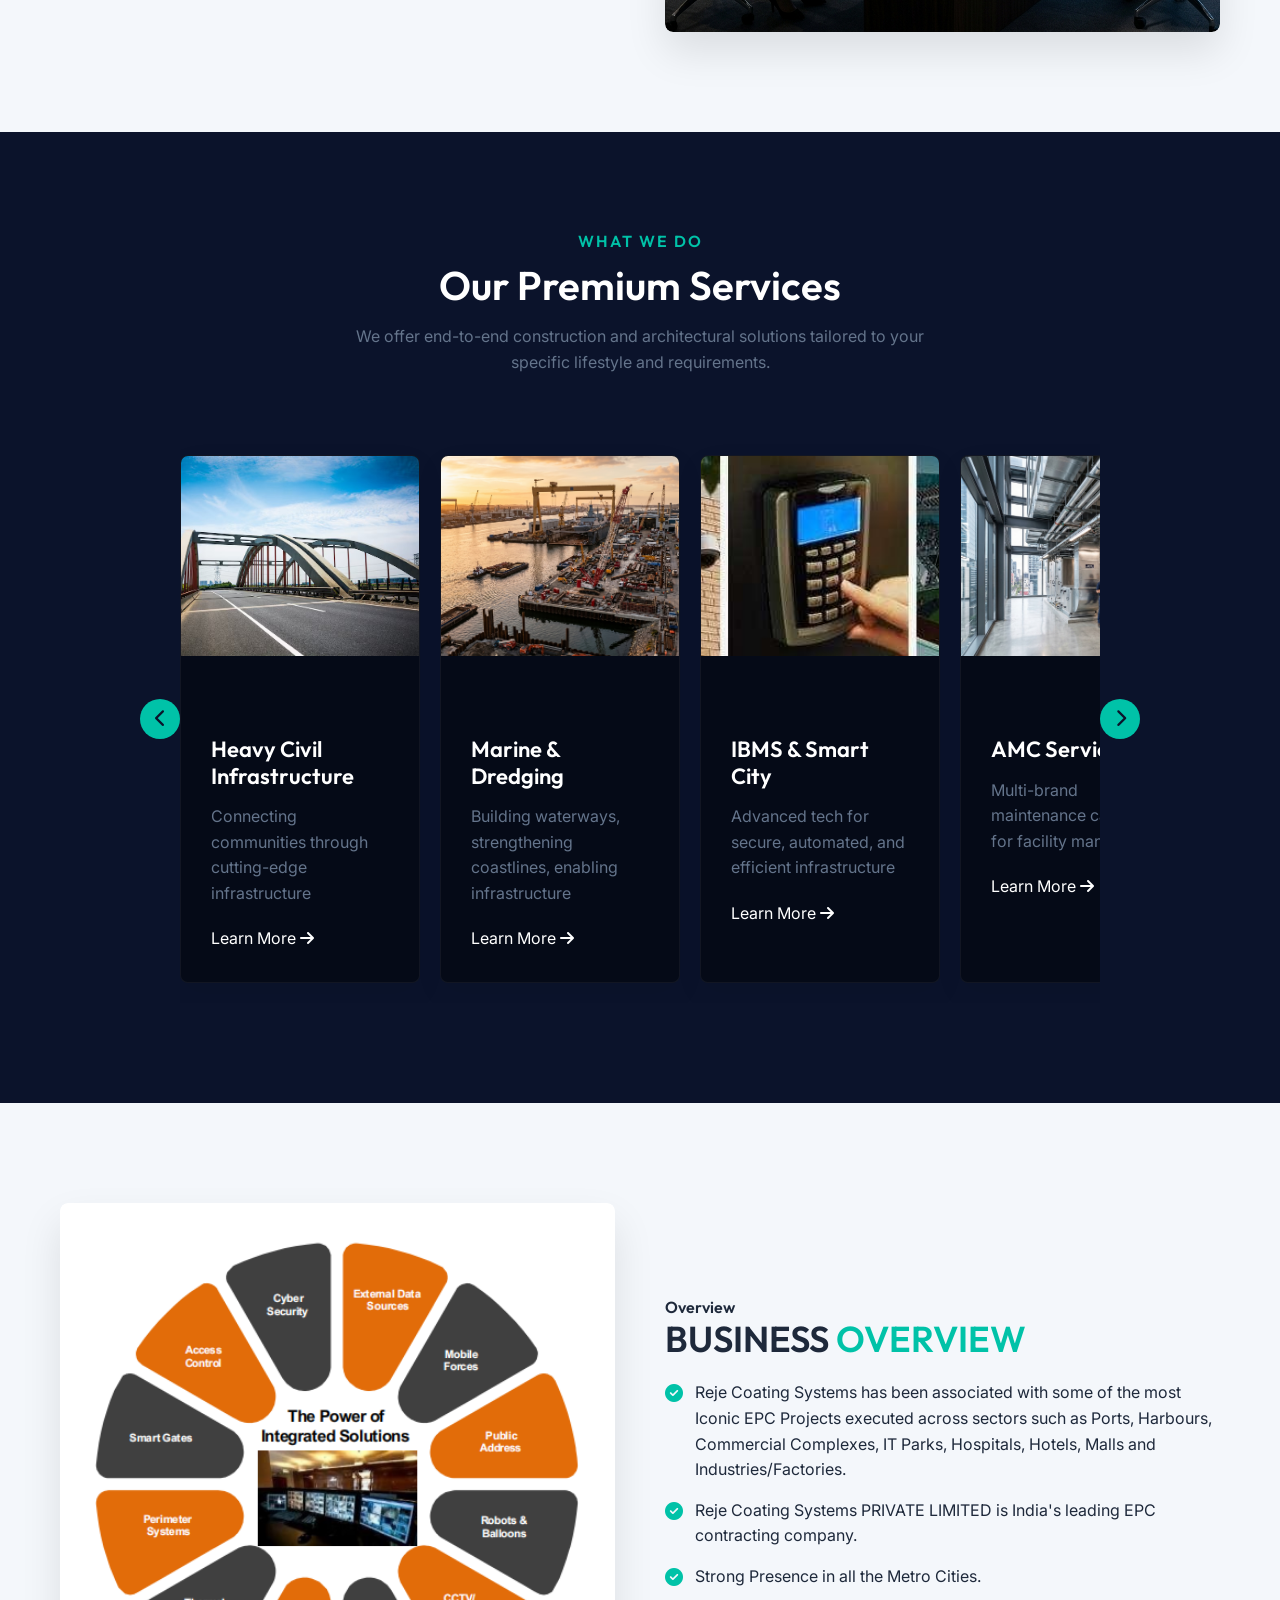
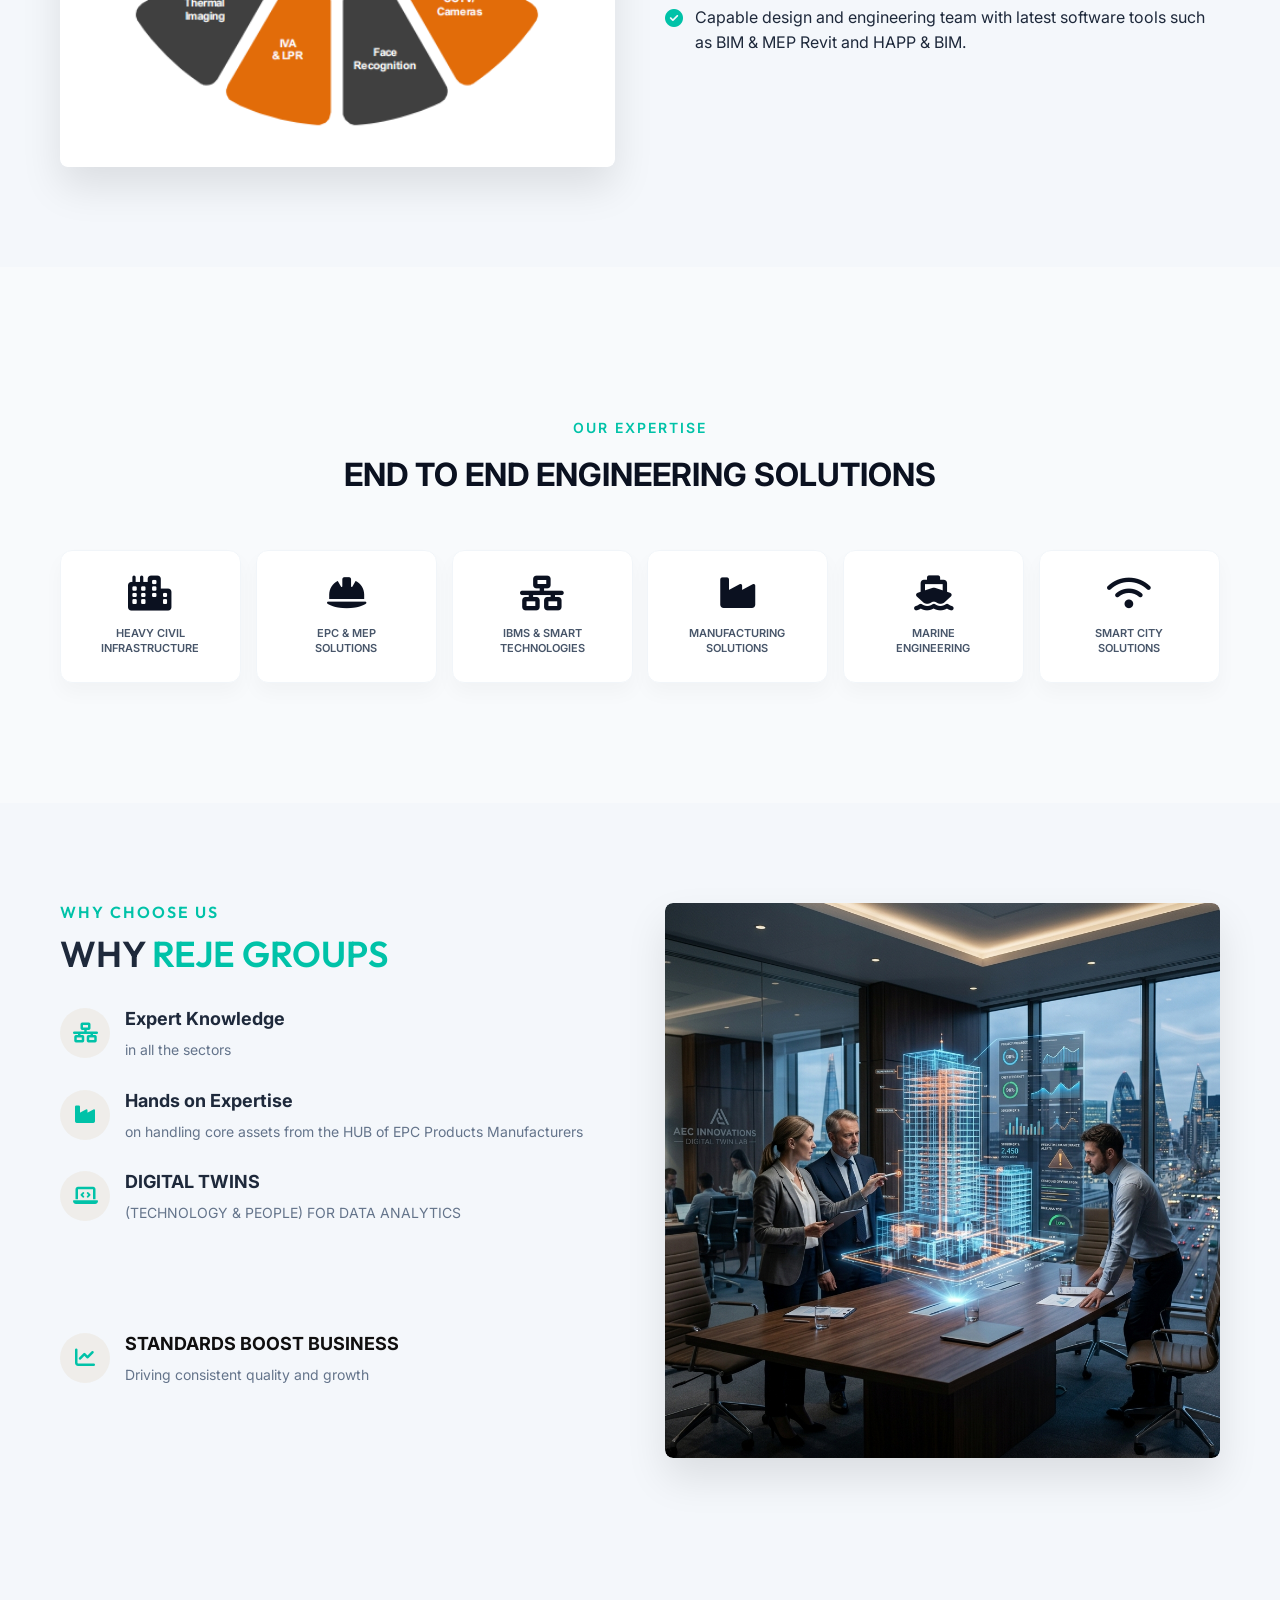
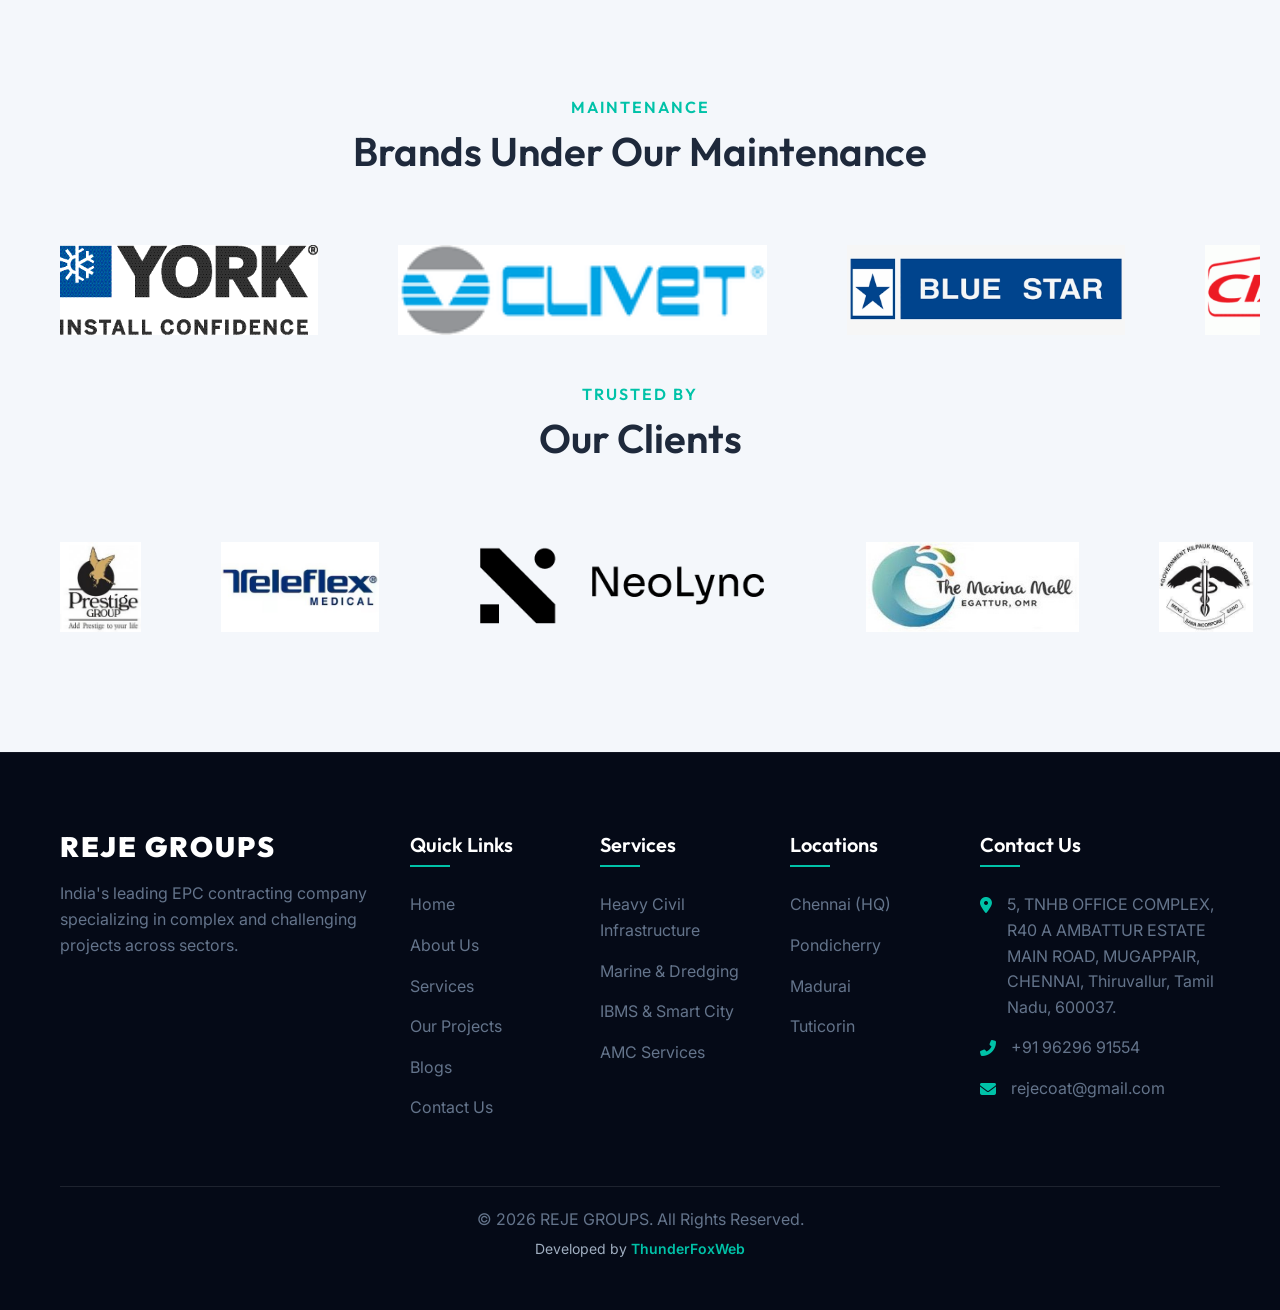
==== commit db45587f: "refactor: update navigation, site content, footer branding, and contact map across all pages" ====
--- a/index.html
+++ b/index.html
@@ -514,8 +514,9 @@
                     </ul>
                 </div>
             </div>
-            <div class="footer-bottom">
-                <p>© 2026 REJE GROUPS. All Rights Reserved.</p>
+                        <div class="footer-bottom" style="text-align: center; padding: 20px 0;">
+                <p style="margin-bottom: 5px;">© 2026 REJE GROUPS. All Rights Reserved.</p>
+                <p style="font-size: 14px; color: #a0aec0;">Developed by <a href="https://thunderfoxweb.co.in" target="_blank" style="color: var(--primary-color); text-decoration: none; font-weight: 600;">ThunderFoxWeb</a></p>
             </div>
         </div>
     </footer>
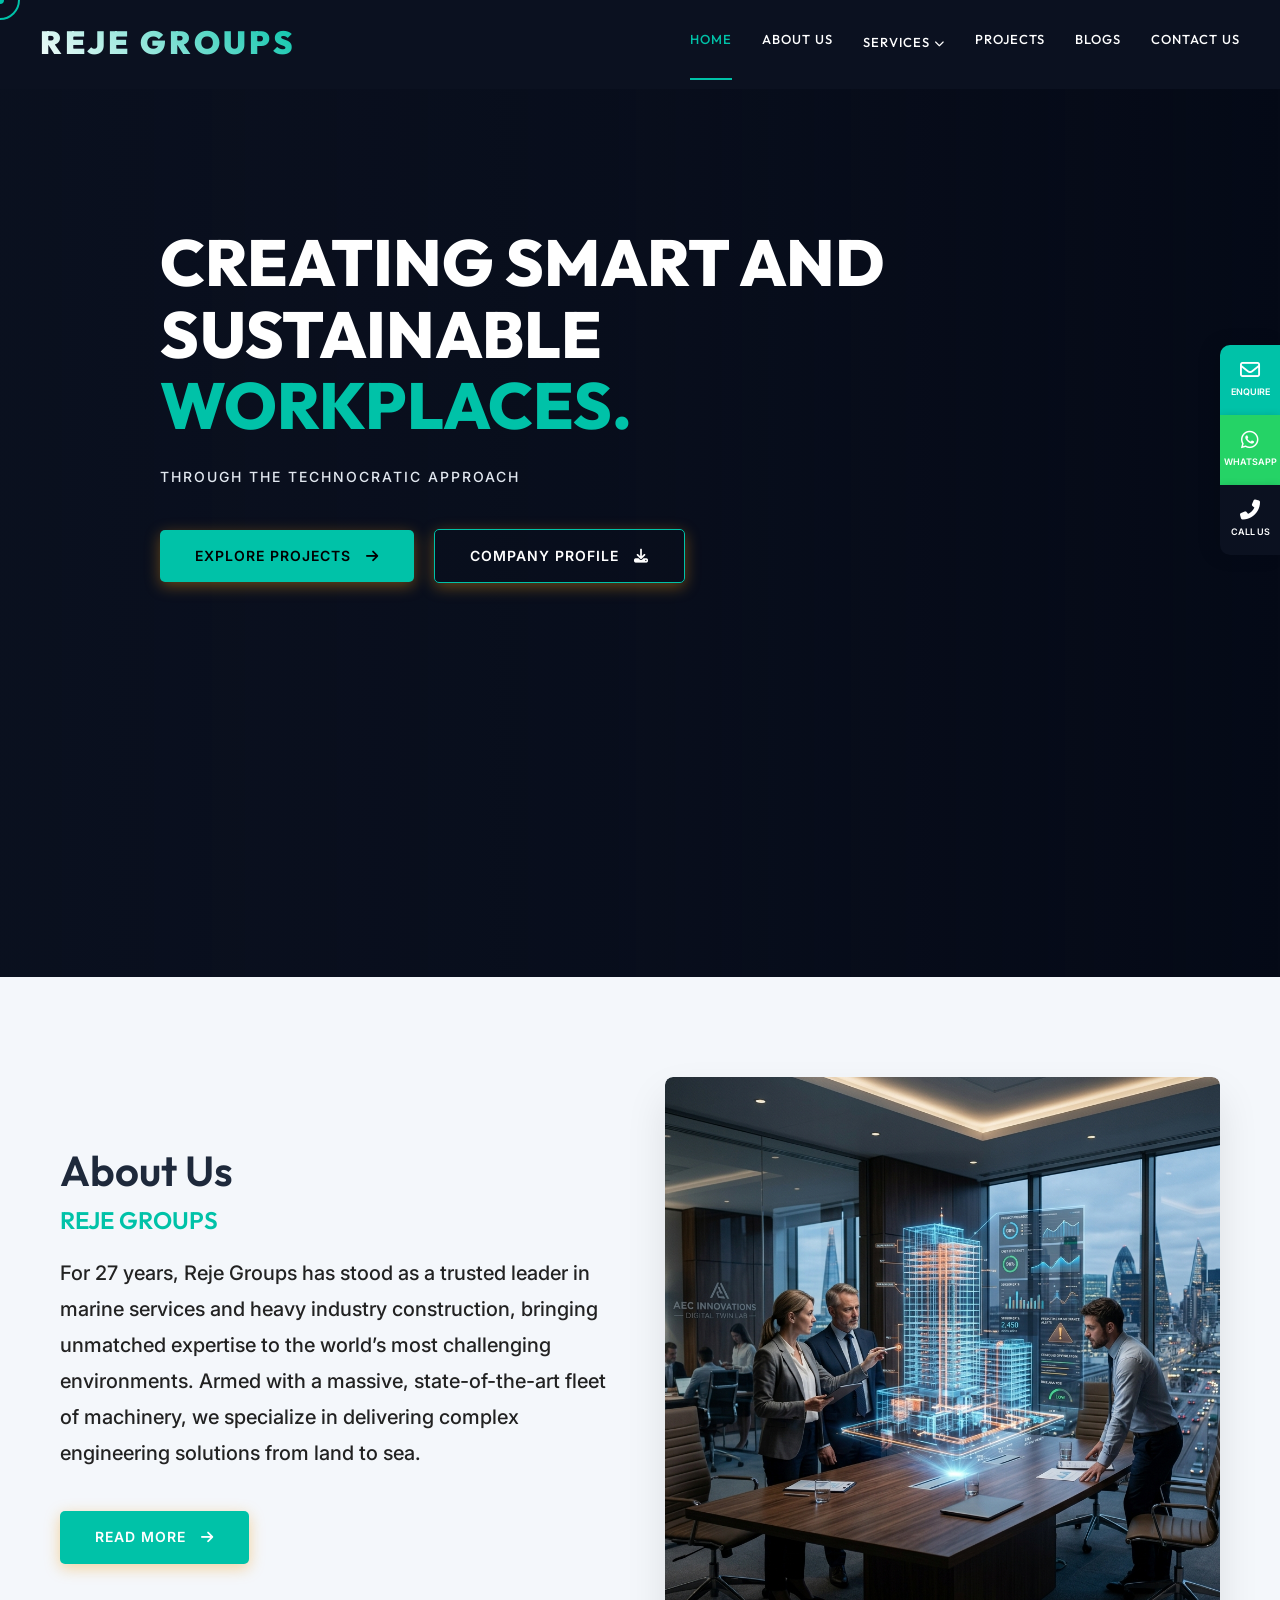
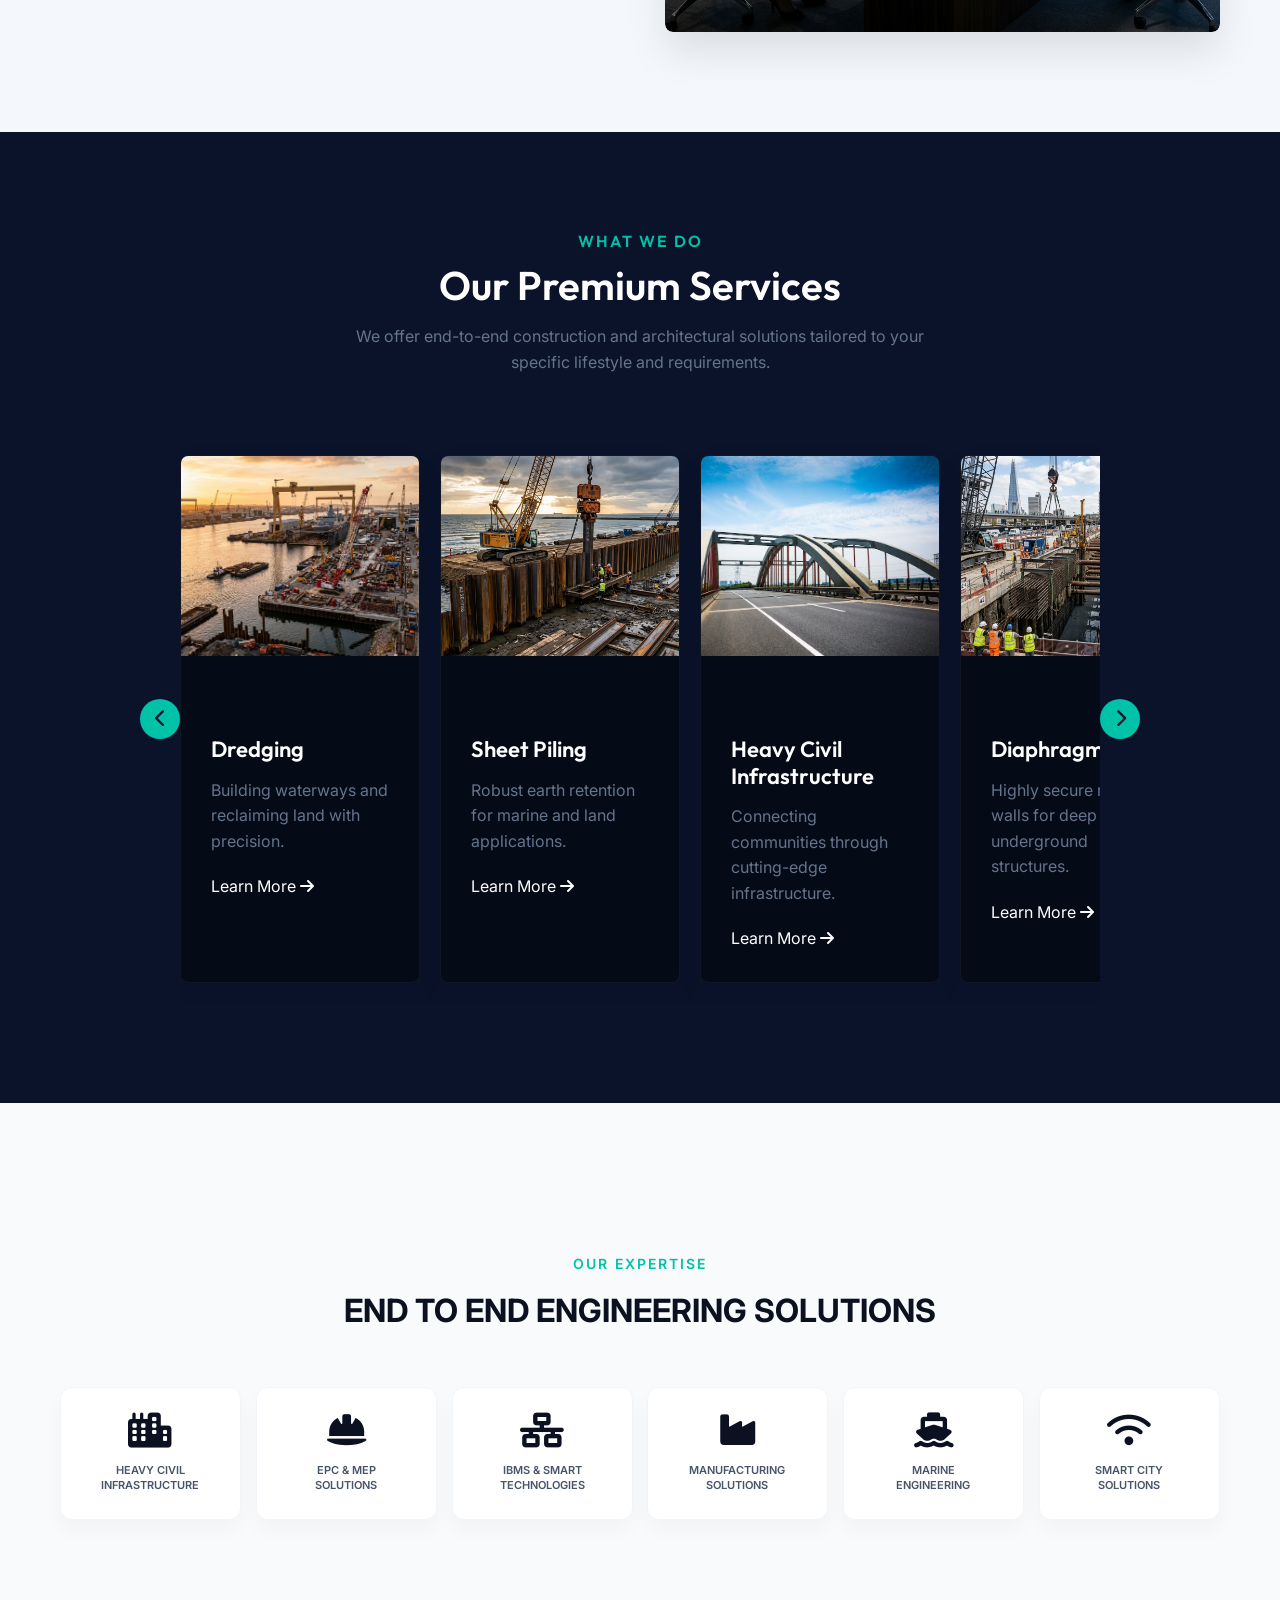
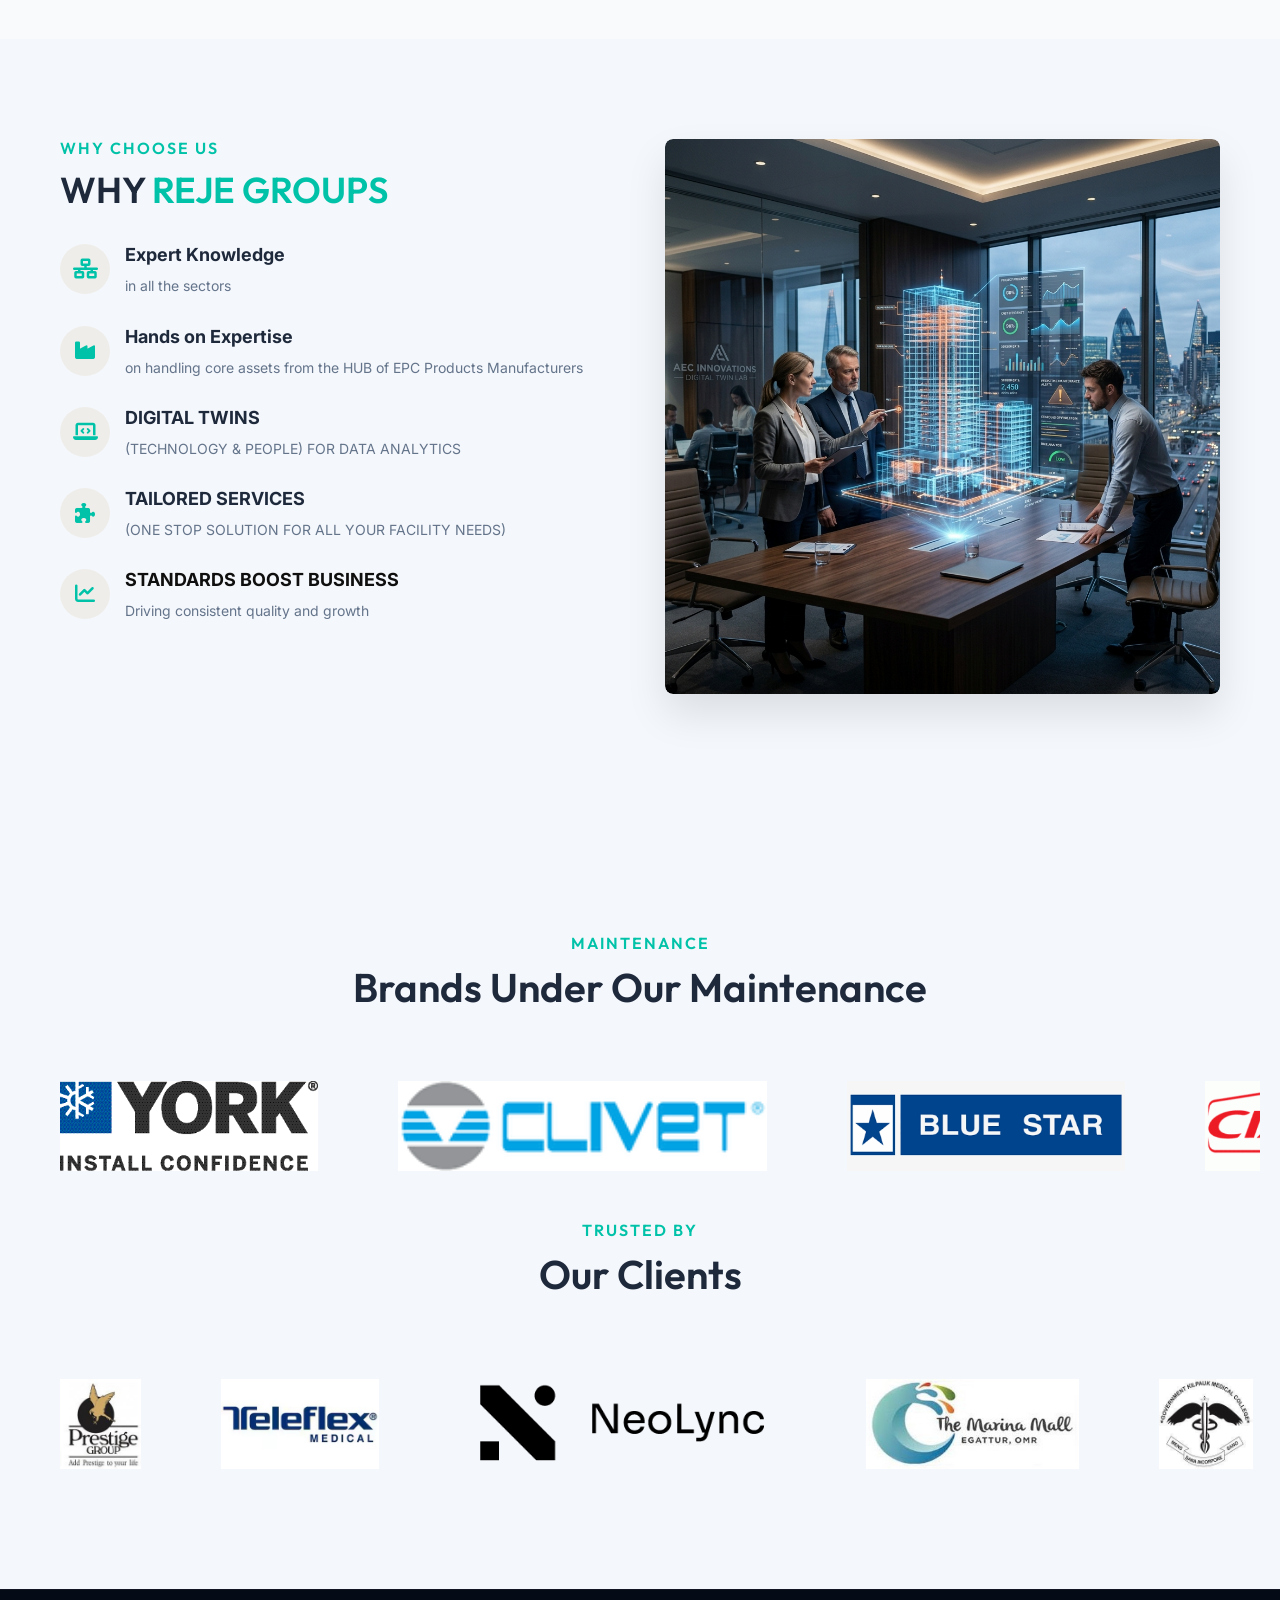
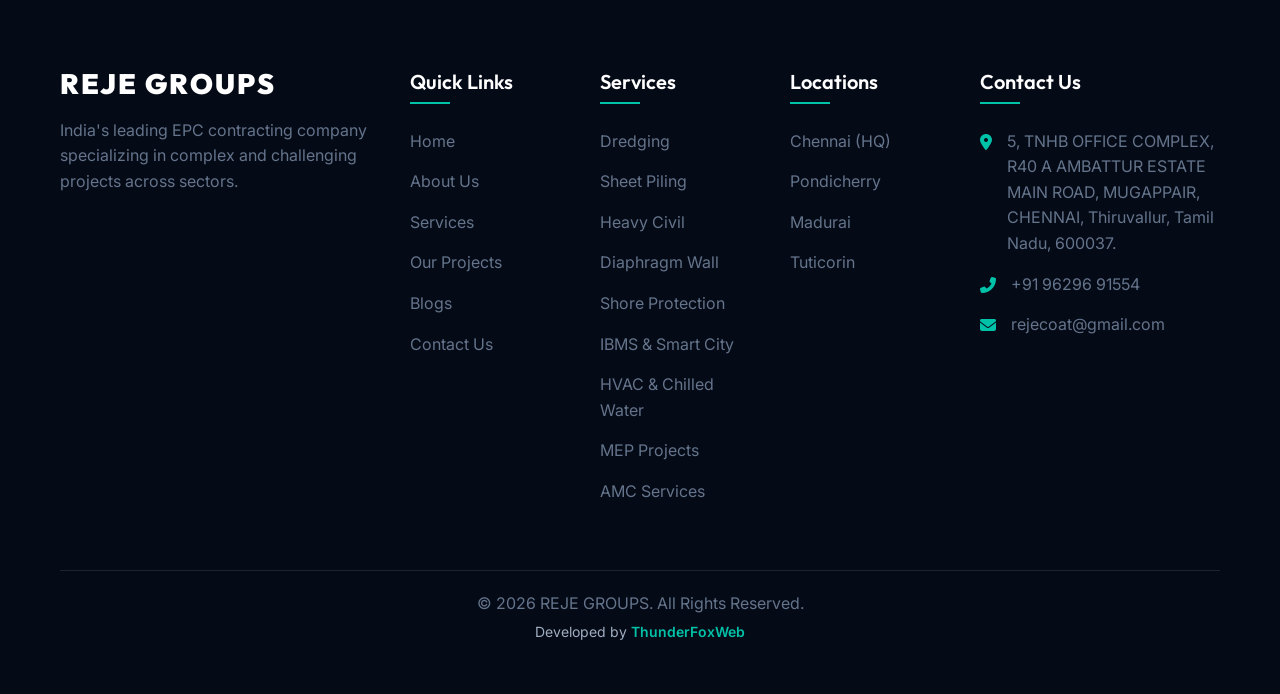
==== commit 2e0eb216: "feat: update site navigation and footer, implement site-wide JS interactivity, and add new service a" ====
--- a/index.html
+++ b/index.html
@@ -36,10 +36,15 @@
                 <div class="nav-dropdown">
                     <a href="services.html" class="nav-dropdown-trigger">SERVICES <i class="fas fa-chevron-down"
                             style="font-size: 10px;"></i></a>
-                    <div class="nav-dropdown-content">
+                                        <div class="nav-dropdown-content">
+                        <a href="services.html#dredging">Dredging</a>
+                        <a href="services.html#sheet-piling">Sheet Piling</a>
                         <a href="services.html#heavy-civil">Heavy Civil Infrastructure</a>
-                        <a href="services.html#marine">Marine & Dredging Solutions</a>
+                        <a href="services.html#diaphragm-wall">Diaphragm Wall</a>
+                        <a href="services.html#shore-protection">Shore Protection (Groyne)</a>
                         <a href="services.html#ibms">IBMS & Smart City</a>
+                        <a href="services.html#hvac">HVAC & Chilled Water System</a>
+                        <a href="services.html#mep">MEP Projects</a>
                         <a href="services.html#amc">AMC Services</a>
                     </div>
                 </div>
@@ -139,150 +144,109 @@
             </div>
             <div class="services-carousel-container">
                 <button class="carousel-btn prev" id="servPrev"><i class="fas fa-chevron-left"></i></button>
-                <div class="services-slider" id="servSlider">
-                    <!-- Slide 1 -->
-                    <div class="service-card tilt-card">
-                        <div class="service-img">
-                            <img alt="Heavy Civil Infrastructure"
-                                src="images/HEAVY CIVIL INFRASTRUCTURE/Bridges Roads & Infrastructure Development Works.png"
-                                style="height: 200px; object-fit: cover;" />
-                        </div>
-                        <div class="service-content">
-                            <h3>Heavy Civil Infrastructure</h3>
-                            <p>Connecting communities through cutting-edge infrastructure</p>
-                            <a href="services.html" class="service-link">Learn More <i
-                                    class="fas fa-arrow-right"></i></a>
-                        </div>
-                    </div>
-                    <!-- Slide 2 -->
-                    <div class="service-card tilt-card">
-                        <div class="service-img">
-                            <img alt="Marine & Dredging Solutions" src="images/hero_marine.png"
-                                style="height: 200px; object-fit: cover;" />
-                        </div>
-                        <div class="service-content">
-                            <h3>Marine & Dredging</h3>
-                            <p>Building waterways, strengthening coastlines, enabling infrastructure</p>
-                            <a href="services.html" class="service-link">Learn More <i
-                                    class="fas fa-arrow-right"></i></a>
-                        </div>
-                    </div>
-                    <!-- Slide 6 -->
-                    <div class="service-card tilt-card">
-                        <div class="service-img">
-                            <img alt="IBMS & Smart City" src="images/service_verticals_ibms.png"
-                                style="height: 200px; object-fit: cover;" />
-                        </div>
-                        <div class="service-content">
-                            <h3>IBMS & Smart City</h3>
-                            <p>Advanced tech for secure, automated, and efficient infrastructure</p>
-                            <a href="services.html" class="service-link">Learn More <i
-                                    class="fas fa-arrow-right"></i></a>
-                        </div>
-                    </div>
-                    <!-- Slide 7 -->
-                    <div class="service-card tilt-card">
-                        <div class="service-img">
-                            <img alt="AMC Services" src="images/engineering_services.png"
-                                style="height: 200px; object-fit: cover;" />
-                        </div>
-                        <div class="service-content">
-                            <h3>AMC Services</h3>
-                            <p>Multi-brand maintenance capability for facility management</p>
-                            <a href="services.html#amc" class="service-link">Learn More <i
-                                    class="fas fa-arrow-right"></i></a>
-                        </div>
-                    </div>
-                </div>
-                <button class="carousel-btn next" id="servNext"><i class="fas fa-chevron-right"></i></button>
-            </div>
-
-            <script>
-                document.addEventListener('DOMContentLoaded', function () {
-                    const slider = document.getElementById('servSlider');
-                    const prev = document.getElementById('servPrev');
-                    const next = document.getElementById('servNext');
-
-                    if (slider && prev && next) {
-                        const getScrollAmount = () => {
-                            const card = slider.querySelector('.service-card');
-                            return card ? card.offsetWidth + 20 : 280;
-                        };
-
-                        next.addEventListener('click', () => {
-                            slider.scrollBy({ left: getScrollAmount(), behavior: 'smooth' });
-                        });
-
-                        prev.addEventListener('click', () => {
-                            slider.scrollBy({ left: -getScrollAmount(), behavior: 'smooth' });
-                        });
-
-                        // Auto scroll function
-                        function scrollRight() {
-                            if (slider.scrollLeft + slider.clientWidth >= slider.scrollWidth - 10) {
-                                slider.scrollTo({ left: 0, behavior: 'smooth' });
-                            } else {
-                                slider.scrollBy({ left: getScrollAmount(), behavior: 'smooth' });
-                            }
-                        }
-
-                        let autoScroll = setInterval(scrollRight, 3000);
-
-                        // Pause on hover
-                        slider.parentElement.addEventListener('mouseenter', () => clearInterval(autoScroll));
-                        slider.parentElement.addEventListener('mouseleave', () => {
-                            autoScroll = setInterval(scrollRight, 3000);
-                        });
-                    }
-                });
-            </script>
-        </div>
-    </section>
-
-    <!-- Business Overview Section -->
-    <section class="section">
-        <div class="container">
-            <div class="about-grid" style="align-items: center;">
-                <div class="about-img reveal-left">
-                    <img src="images/service_business_overview.png" alt="Business Overview"
-                        style="width: 100%; border-radius: 8px; box-shadow: 0 10px 30px rgba(0,0,0,0.1);" />
-                </div>
-                <div class="about-text reveal-right">
-                    <h4>Overview</h4>
-                    <h2 style="font-size: 36px; margin-bottom: 20px;">BUSINESS <span>OVERVIEW</span></h2>
-
-                    <ul style="list-style-type: none; padding: 0;">
-                        <li style="margin-bottom: 15px; display: flex; align-items: flex-start;">
-                            <i class="fas fa-check-circle"
-                                style="color: var(--primary-color); margin-top: 5px; margin-right: 12px; font-size: 18px;"></i>
-                            <span style="font-size: 16px; line-height: 1.6; color: var(--text-dark);">Reje Coating
-                                Systems has been associated with some of the most Iconic EPC Projects executed across
-                                sectors such as Ports, Harbours, Commercial Complexes, IT Parks, Hospitals, Hotels,
-                                Malls and Industries/Factories.</span>
-                        </li>
-                        <li style="margin-bottom: 15px; display: flex; align-items: flex-start;">
-                            <i class="fas fa-check-circle"
-                                style="color: var(--primary-color); margin-top: 5px; margin-right: 12px; font-size: 18px;"></i>
-                            <span style="font-size: 16px; line-height: 1.6; color: var(--text-dark);">Reje Coating
-                                Systems PRIVATE LIMITED is India's leading EPC contracting company.</span>
-                        </li>
-                        <li style="margin-bottom: 15px; display: flex; align-items: flex-start;">
-                            <i class="fas fa-check-circle"
-                                style="color: var(--primary-color); margin-top: 5px; margin-right: 12px; font-size: 18px;"></i>
-                            <span style="font-size: 16px; line-height: 1.6; color: var(--text-dark);">Strong Presence in
-                                all the Metro Cities.</span>
-                        </li>
-                        <li style="margin-bottom: 15px; display: flex; align-items: flex-start;">
-                            <i class="fas fa-check-circle"
-                                style="color: var(--primary-color); margin-top: 5px; margin-right: 12px; font-size: 18px;"></i>
-                            <span style="font-size: 16px; line-height: 1.6; color: var(--text-dark);">Capable design and
-                                engineering team with latest software tools such as BIM &amp; MEP Revit and HAPP &amp;
-                                BIM.</span>
-                        </li>
-                    </ul>
-                </div>
-            </div>
-        </div>
+                                  <div class="services-slider" id="servSlider">
+                      <!-- Slide 1 -->
+                      <div class="service-card tilt-card">
+                          <div class="service-img">
+                              <img alt="Dredging" src="images/hero_marine.png" style="height: 200px; width: 100%; object-fit: cover;" />
+                          </div>
+                          <div class="service-content">
+                              <h3>Dredging</h3>
+                              <p>Building waterways and reclaiming land with precision.</p>
+                              <a href="services.html#dredging" class="service-link">Learn More <i class="fas fa-arrow-right"></i></a>
+                          </div>
+                      </div>
+                      <!-- Slide 2 -->
+                      <div class="service-card tilt-card">
+                          <div class="service-img">
+                              <img alt="Sheet Piling" src="images/services/sheet_piling.jpg" style="height: 200px; width: 100%; object-fit: cover;" />
+                          </div>
+                          <div class="service-content">
+                              <h3>Sheet Piling</h3>
+                              <p>Robust earth retention for marine and land applications.</p>
+                              <a href="services.html#sheet-piling" class="service-link">Learn More <i class="fas fa-arrow-right"></i></a>
+                          </div>
+                      </div>
+                      <!-- Slide 3 -->
+                      <div class="service-card tilt-card">
+                          <div class="service-img">
+                              <img alt="Heavy Civil Infrastructure" src="images/HEAVY CIVIL INFRASTRUCTURE/Bridges Roads & Infrastructure Development Works.png" style="height: 200px; width: 100%; object-fit: cover;" />
+                          </div>
+                          <div class="service-content">
+                              <h3>Heavy Civil Infrastructure</h3>
+                              <p>Connecting communities through cutting-edge infrastructure.</p>
+                              <a href="services.html#heavy-civil" class="service-link">Learn More <i class="fas fa-arrow-right"></i></a>
+                          </div>
+                      </div>
+                      <!-- Slide 4 -->
+                      <div class="service-card tilt-card">
+                          <div class="service-img">
+                              <img alt="Diaphragm Wall" src="images/services/diaphragm_wall.jpg" style="height: 200px; width: 100%; object-fit: cover;" />
+                          </div>
+                          <div class="service-content">
+                              <h3>Diaphragm Wall</h3>
+                              <p>Highly secure retaining walls for deep underground structures.</p>
+                              <a href="services.html#diaphragm-wall" class="service-link">Learn More <i class="fas fa-arrow-right"></i></a>
+                          </div>
+                      </div>
+                      <!-- Slide 5 -->
+                      <div class="service-card tilt-card">
+                          <div class="service-img">
+                              <img alt="Shore Protection" src="images/services/shore_protection.jpg" style="height: 200px; width: 100%; object-fit: cover;" />
+                          </div>
+                          <div class="service-content">
+                              <h3>Shore Protection</h3>
+                              <p>Resilient protective measures like groynes to stop coastal erosion.</p>
+                              <a href="services.html#shore-protection" class="service-link">Learn More <i class="fas fa-arrow-right"></i></a>
+                          </div>
+                      </div>
+                      <!-- Slide 6 -->
+                      <div class="service-card tilt-card">
+                          <div class="service-img">
+                              <img alt="IBMS & Smart City" src="images/services/ibms_smart_city.jpg" style="height: 200px; width: 100%; object-fit: cover;" />
+                          </div>
+                          <div class="service-content">
+                              <h3>IBMS & Smart City</h3>
+                              <p>Intelligent building management for sustainable smart cities.</p>
+                              <a href="services.html#ibms" class="service-link">Learn More <i class="fas fa-arrow-right"></i></a>
+                          </div>
+                      </div>
+                      <!-- Slide 7 -->
+                      <div class="service-card tilt-card">
+                          <div class="service-img">
+                              <img alt="HVAC" src="images/service_hvac.png" style="height: 200px; width: 100%; object-fit: cover;" />
+                          </div>
+                          <div class="service-content">
+                              <h3>HVAC & Chilled Water</h3>
+                              <p>Climate control systems for industrial and commercial use.</p>
+                              <a href="services.html#hvac" class="service-link">Learn More <i class="fas fa-arrow-right"></i></a>
+                          </div>
+                      </div>
+                      <!-- Slide 8 -->
+                      <div class="service-card tilt-card">
+                          <div class="service-img">
+                              <img alt="MEP Projects" src="images/services/mep_projects.jpg" style="height: 200px; width: 100%; object-fit: cover;" />
+                          </div>
+                          <div class="service-content">
+                              <h3>MEP Projects</h3>
+                              <p>Turnkey mechanical, electrical, and plumbing engineering.</p>
+                              <a href="services.html#mep" class="service-link">Learn More <i class="fas fa-arrow-right"></i></a>
+                          </div>
+                      </div>
+                      <!-- Slide 9 -->
+                      <div class="service-card tilt-card">
+                          <div class="service-img">
+                              <img alt="AMC Services" src="images/engineering_services.png" style="height: 200px; width: 100%; object-fit: cover;" />
+                          </div>
+                          <div class="service-content">
+                              <h3>AMC Services</h3>
+                              <p>Comprehensive maintenance contracts ensuring maximum uptime.</p>
+                              <a href="services.html#amc" class="service-link">Learn More <i class="fas fa-arrow-right"></i></a>
+                          </div>
+                      </div>
+                  </div>
+                  <button class="carousel-btn next" id="servNext"><i class="fas fa-chevron-right"></i></button>
+              </div>
     </section>
 
     <!-- Expertise Section -->
@@ -477,15 +441,20 @@
                         <li><a href="contact.html">Contact Us</a></li>
                     </ul>
                 </div>
-                <div>
-                    <h3 class="footer-title">Services</h3>
-                    <ul class="footer-links">
-                        <li><a href="services.html#heavy-civil">Heavy Civil Infrastructure</a></li>
-                        <li><a href="services.html#marine">Marine &amp; Dredging</a></li>
-                        <li><a href="services.html#ibms">IBMS &amp; Smart City</a></li>
-                        <li><a href="services.html#amc">AMC Services</a></li>
-                    </ul>
-                </div>
+                                  <div>
+                      <h3 class="footer-title">Services</h3>
+                      <ul class="footer-links">
+                          <li><a href="services.html#dredging">Dredging</a></li>
+                          <li><a href="services.html#sheet-piling">Sheet Piling</a></li>
+                          <li><a href="services.html#heavy-civil">Heavy Civil</a></li>
+                          <li><a href="services.html#diaphragm-wall">Diaphragm Wall</a></li>
+                          <li><a href="services.html#shore-protection">Shore Protection</a></li>
+                          <li><a href="services.html#ibms">IBMS &amp; Smart City</a></li>
+                          <li><a href="services.html#hvac">HVAC &amp; Chilled Water</a></li>
+                          <li><a href="services.html#mep">MEP Projects</a></li>
+                          <li><a href="services.html#amc">AMC Services</a></li>
+                      </ul>
+                  </div>
                 <div>
                     <h3 class="footer-title">Locations</h3>
                     <ul class="footer-links">
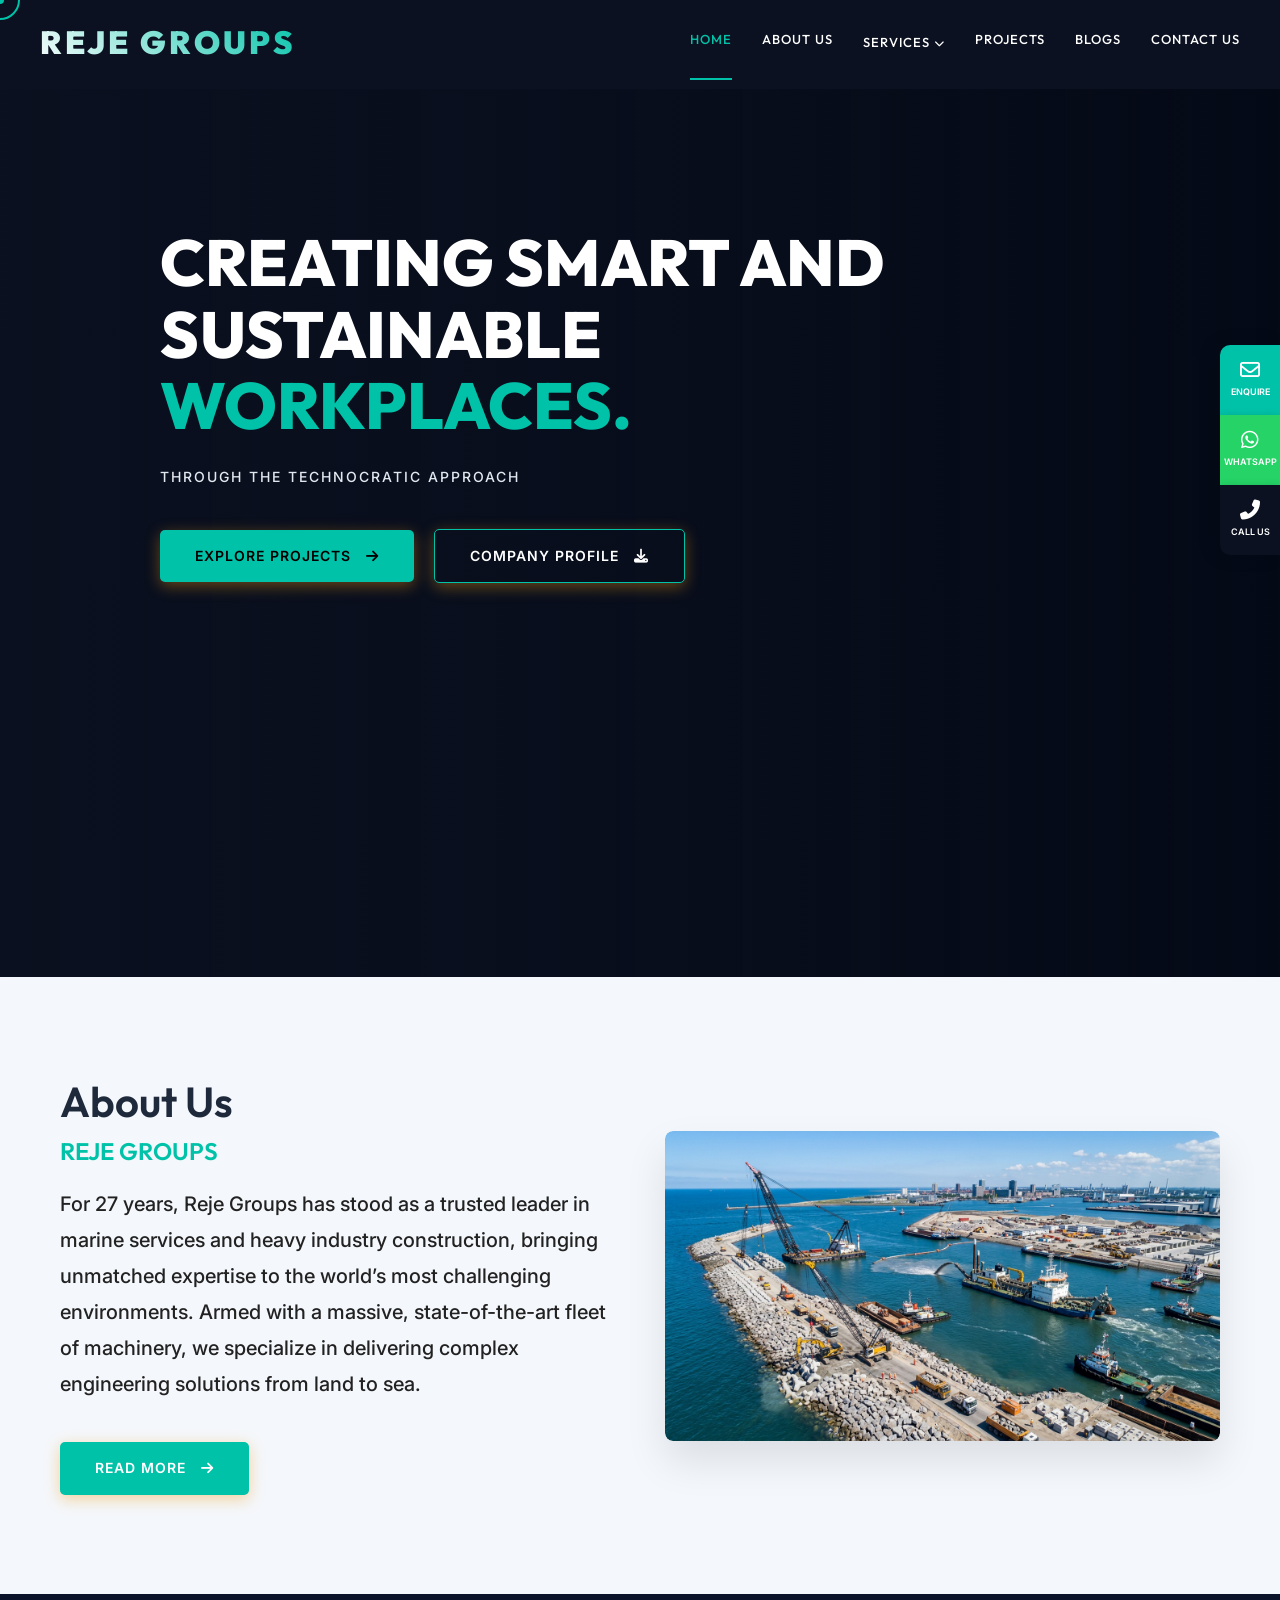
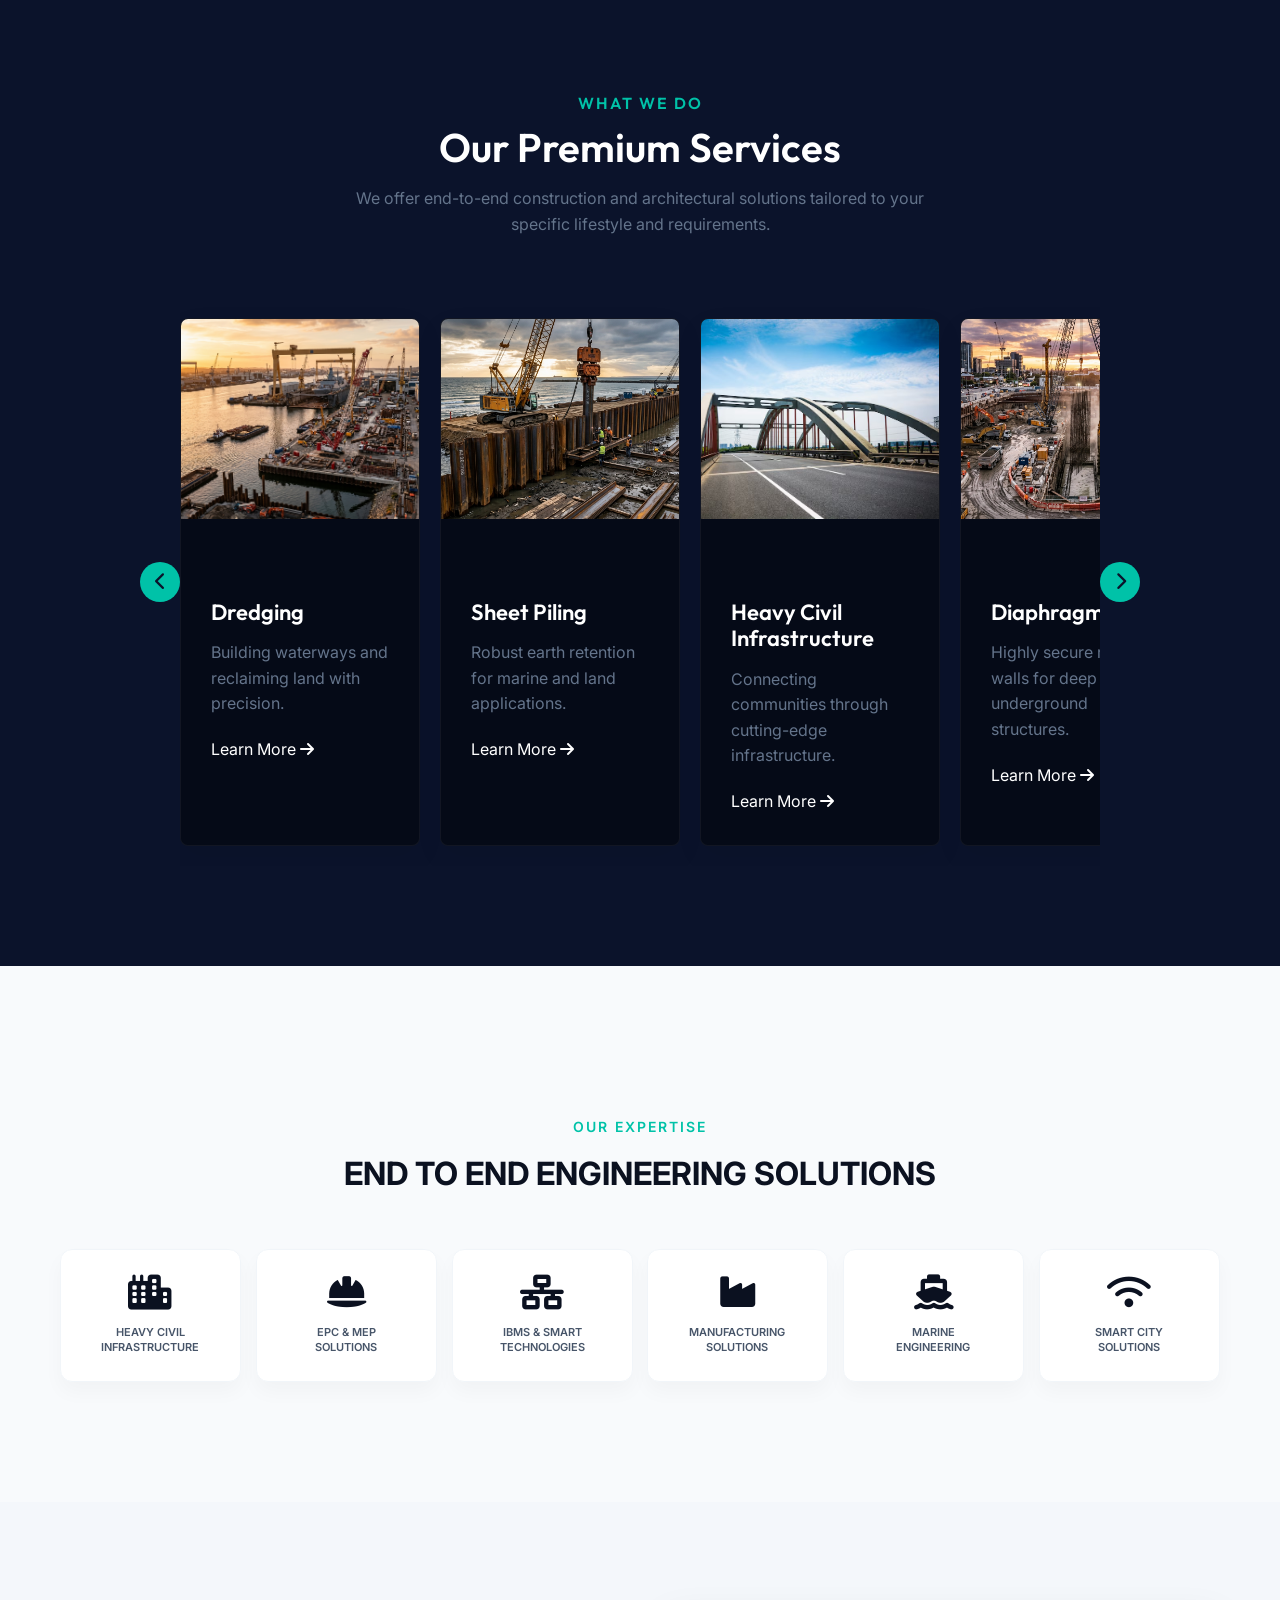
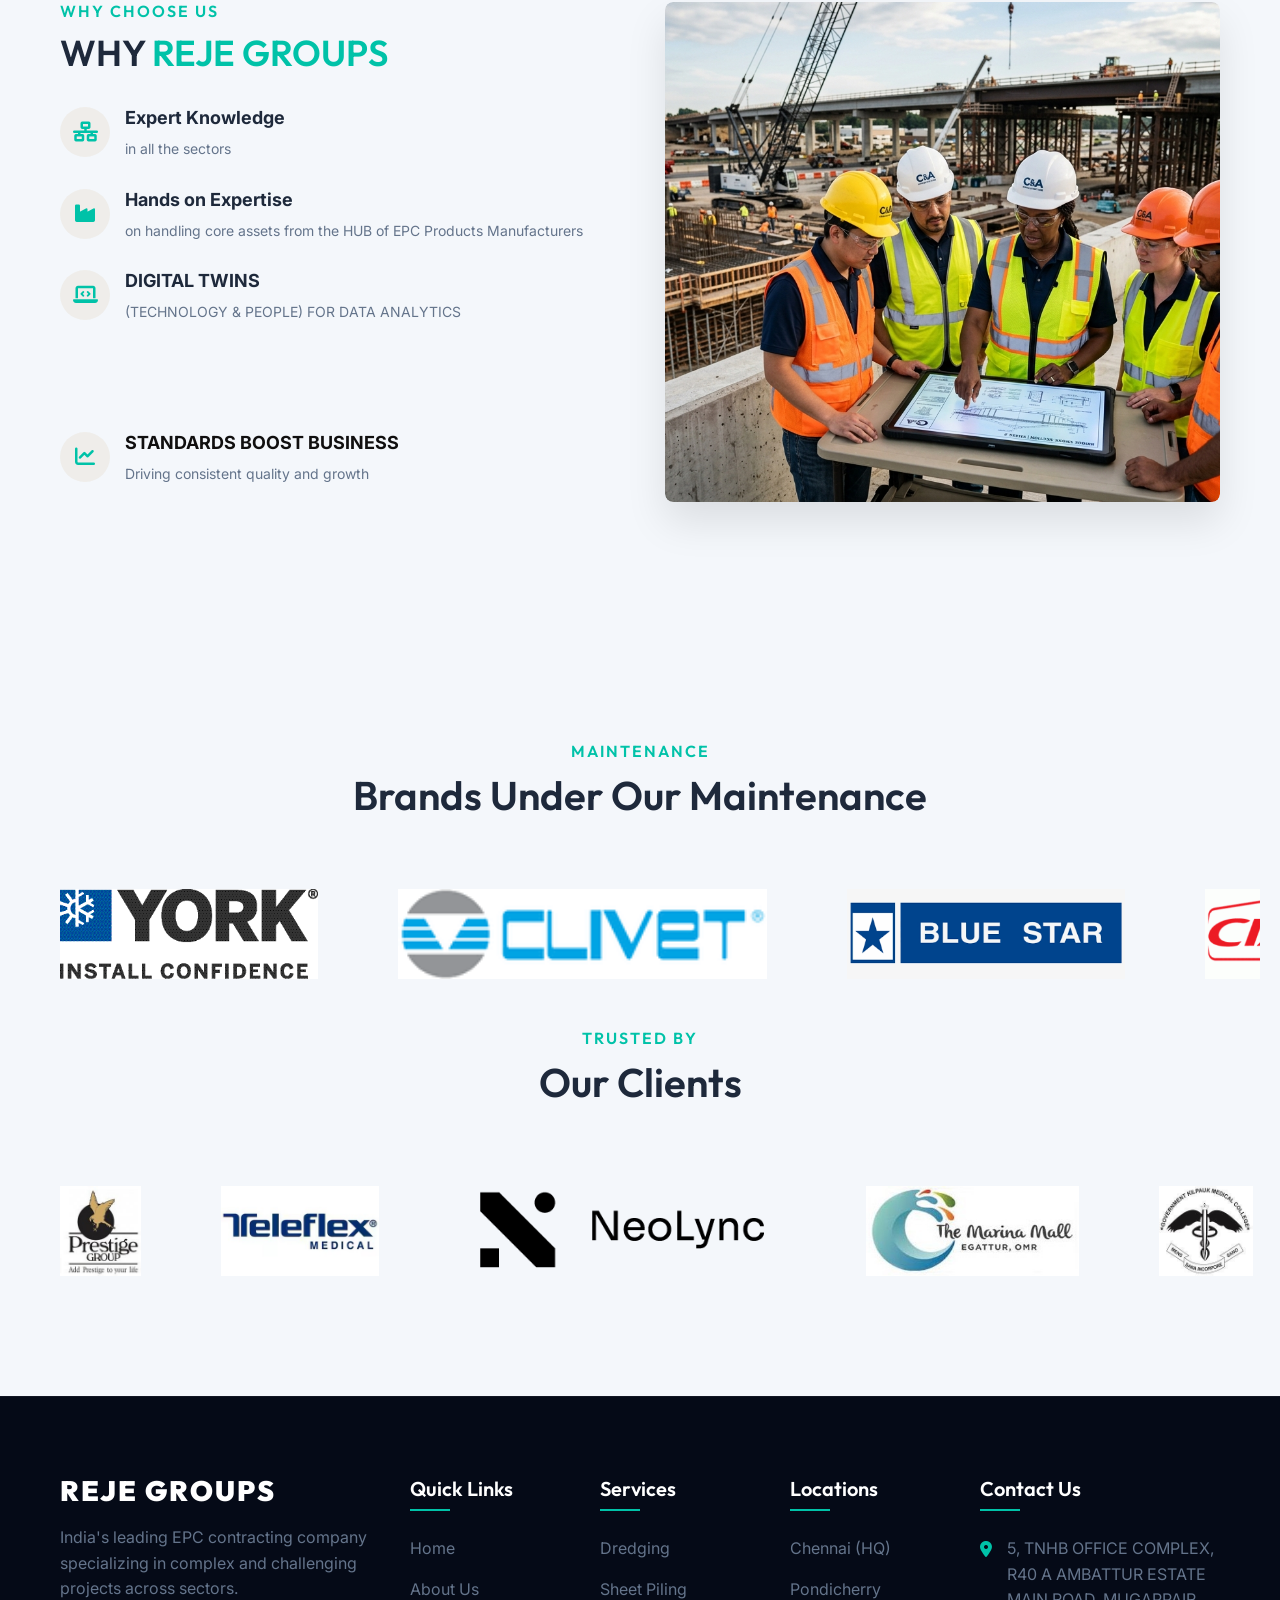
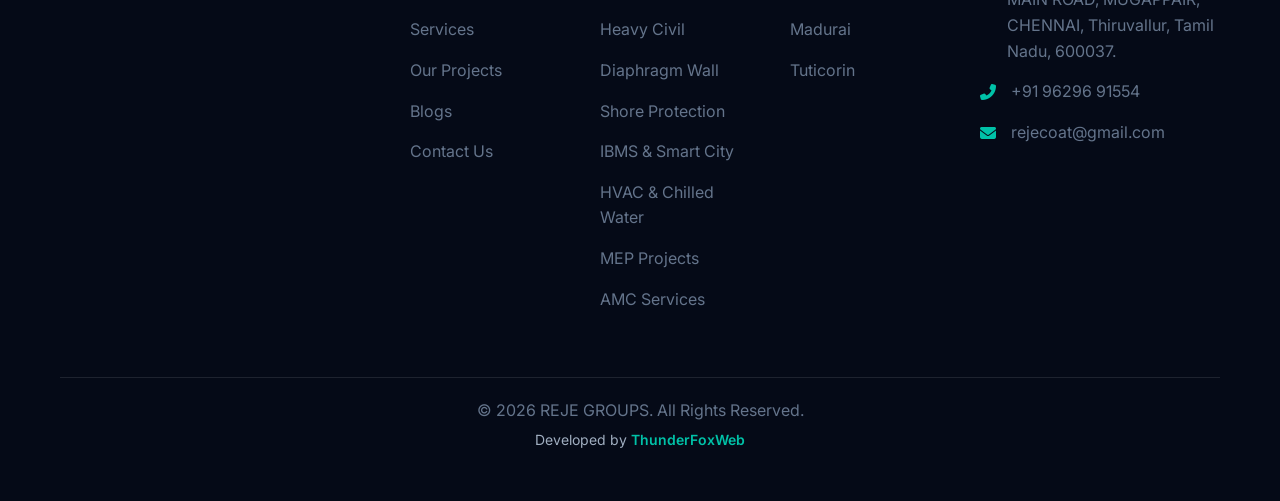
==== commit 78241999: "feat: update project images and refine layout styling for services and landing sections" ====
--- a/index.html
+++ b/index.html
@@ -36,7 +36,7 @@
                 <div class="nav-dropdown">
                     <a href="services.html" class="nav-dropdown-trigger">SERVICES <i class="fas fa-chevron-down"
                             style="font-size: 10px;"></i></a>
-                                        <div class="nav-dropdown-content">
+                    <div class="nav-dropdown-content">
                         <a href="services.html#dredging">Dredging</a>
                         <a href="services.html#sheet-piling">Sheet Piling</a>
                         <a href="services.html#heavy-civil">Heavy Civil Infrastructure</a>
@@ -126,7 +126,7 @@
                             style="margin-left: 10px;"></i></a>
                 </div>
                 <div class="about-img reveal-right">
-                    <img src="images/why_us.png" alt="About VA5 Construction"
+                    <img src="images/about_us_new.jpg" alt="About Reje Groups"
                         style="width: 100%; border-radius: 8px; box-shadow: 0 10px 30px rgba(0,0,0,0.1);" />
                 </div>
             </div>
@@ -144,109 +144,128 @@
             </div>
             <div class="services-carousel-container">
                 <button class="carousel-btn prev" id="servPrev"><i class="fas fa-chevron-left"></i></button>
-                                  <div class="services-slider" id="servSlider">
-                      <!-- Slide 1 -->
-                      <div class="service-card tilt-card">
-                          <div class="service-img">
-                              <img alt="Dredging" src="images/hero_marine.png" style="height: 200px; width: 100%; object-fit: cover;" />
-                          </div>
-                          <div class="service-content">
-                              <h3>Dredging</h3>
-                              <p>Building waterways and reclaiming land with precision.</p>
-                              <a href="services.html#dredging" class="service-link">Learn More <i class="fas fa-arrow-right"></i></a>
-                          </div>
-                      </div>
-                      <!-- Slide 2 -->
-                      <div class="service-card tilt-card">
-                          <div class="service-img">
-                              <img alt="Sheet Piling" src="images/services/sheet_piling.jpg" style="height: 200px; width: 100%; object-fit: cover;" />
-                          </div>
-                          <div class="service-content">
-                              <h3>Sheet Piling</h3>
-                              <p>Robust earth retention for marine and land applications.</p>
-                              <a href="services.html#sheet-piling" class="service-link">Learn More <i class="fas fa-arrow-right"></i></a>
-                          </div>
-                      </div>
-                      <!-- Slide 3 -->
-                      <div class="service-card tilt-card">
-                          <div class="service-img">
-                              <img alt="Heavy Civil Infrastructure" src="images/HEAVY CIVIL INFRASTRUCTURE/Bridges Roads & Infrastructure Development Works.png" style="height: 200px; width: 100%; object-fit: cover;" />
-                          </div>
-                          <div class="service-content">
-                              <h3>Heavy Civil Infrastructure</h3>
-                              <p>Connecting communities through cutting-edge infrastructure.</p>
-                              <a href="services.html#heavy-civil" class="service-link">Learn More <i class="fas fa-arrow-right"></i></a>
-                          </div>
-                      </div>
-                      <!-- Slide 4 -->
-                      <div class="service-card tilt-card">
-                          <div class="service-img">
-                              <img alt="Diaphragm Wall" src="images/services/diaphragm_wall.jpg" style="height: 200px; width: 100%; object-fit: cover;" />
-                          </div>
-                          <div class="service-content">
-                              <h3>Diaphragm Wall</h3>
-                              <p>Highly secure retaining walls for deep underground structures.</p>
-                              <a href="services.html#diaphragm-wall" class="service-link">Learn More <i class="fas fa-arrow-right"></i></a>
-                          </div>
-                      </div>
-                      <!-- Slide 5 -->
-                      <div class="service-card tilt-card">
-                          <div class="service-img">
-                              <img alt="Shore Protection" src="images/services/shore_protection.jpg" style="height: 200px; width: 100%; object-fit: cover;" />
-                          </div>
-                          <div class="service-content">
-                              <h3>Shore Protection</h3>
-                              <p>Resilient protective measures like groynes to stop coastal erosion.</p>
-                              <a href="services.html#shore-protection" class="service-link">Learn More <i class="fas fa-arrow-right"></i></a>
-                          </div>
-                      </div>
-                      <!-- Slide 6 -->
-                      <div class="service-card tilt-card">
-                          <div class="service-img">
-                              <img alt="IBMS & Smart City" src="images/services/ibms_smart_city.jpg" style="height: 200px; width: 100%; object-fit: cover;" />
-                          </div>
-                          <div class="service-content">
-                              <h3>IBMS & Smart City</h3>
-                              <p>Intelligent building management for sustainable smart cities.</p>
-                              <a href="services.html#ibms" class="service-link">Learn More <i class="fas fa-arrow-right"></i></a>
-                          </div>
-                      </div>
-                      <!-- Slide 7 -->
-                      <div class="service-card tilt-card">
-                          <div class="service-img">
-                              <img alt="HVAC" src="images/service_hvac.png" style="height: 200px; width: 100%; object-fit: cover;" />
-                          </div>
-                          <div class="service-content">
-                              <h3>HVAC & Chilled Water</h3>
-                              <p>Climate control systems for industrial and commercial use.</p>
-                              <a href="services.html#hvac" class="service-link">Learn More <i class="fas fa-arrow-right"></i></a>
-                          </div>
-                      </div>
-                      <!-- Slide 8 -->
-                      <div class="service-card tilt-card">
-                          <div class="service-img">
-                              <img alt="MEP Projects" src="images/services/mep_projects.jpg" style="height: 200px; width: 100%; object-fit: cover;" />
-                          </div>
-                          <div class="service-content">
-                              <h3>MEP Projects</h3>
-                              <p>Turnkey mechanical, electrical, and plumbing engineering.</p>
-                              <a href="services.html#mep" class="service-link">Learn More <i class="fas fa-arrow-right"></i></a>
-                          </div>
-                      </div>
-                      <!-- Slide 9 -->
-                      <div class="service-card tilt-card">
-                          <div class="service-img">
-                              <img alt="AMC Services" src="images/engineering_services.png" style="height: 200px; width: 100%; object-fit: cover;" />
-                          </div>
-                          <div class="service-content">
-                              <h3>AMC Services</h3>
-                              <p>Comprehensive maintenance contracts ensuring maximum uptime.</p>
-                              <a href="services.html#amc" class="service-link">Learn More <i class="fas fa-arrow-right"></i></a>
-                          </div>
-                      </div>
-                  </div>
-                  <button class="carousel-btn next" id="servNext"><i class="fas fa-chevron-right"></i></button>
-              </div>
+                <div class="services-slider" id="servSlider">
+                    <!-- Slide 1 -->
+                    <div class="service-card tilt-card">
+                        <div class="service-img">
+                            <img alt="Dredging" src="images/hero_marine.png"
+                                style="height: 200px; width: 100%; object-fit: cover;" />
+                        </div>
+                        <div class="service-content">
+                            <h3>Dredging</h3>
+                            <p>Building waterways and reclaiming land with precision.</p>
+                            <a href="services.html#dredging" class="service-link">Learn More <i
+                                    class="fas fa-arrow-right"></i></a>
+                        </div>
+                    </div>
+                    <!-- Slide 2 -->
+                    <div class="service-card tilt-card">
+                        <div class="service-img">
+                            <img alt="Sheet Piling" src="images/services/sheet_piling.jpg"
+                                style="height: 200px; width: 100%; object-fit: cover;" />
+                        </div>
+                        <div class="service-content">
+                            <h3>Sheet Piling</h3>
+                            <p>Robust earth retention for marine and land applications.</p>
+                            <a href="services.html#sheet-piling" class="service-link">Learn More <i
+                                    class="fas fa-arrow-right"></i></a>
+                        </div>
+                    </div>
+                    <!-- Slide 3 -->
+                    <div class="service-card tilt-card">
+                        <div class="service-img">
+                            <img alt="Heavy Civil Infrastructure"
+                                src="images/HEAVY CIVIL INFRASTRUCTURE/Bridges Roads & Infrastructure Development Works.png"
+                                style="height: 200px; width: 100%; object-fit: cover;" />
+                        </div>
+                        <div class="service-content">
+                            <h3>Heavy Civil Infrastructure</h3>
+                            <p>Connecting communities through cutting-edge infrastructure.</p>
+                            <a href="services.html#heavy-civil" class="service-link">Learn More <i
+                                    class="fas fa-arrow-right"></i></a>
+                        </div>
+                    </div>
+                    <!-- Slide 4 -->
+                    <div class="service-card tilt-card">
+                        <div class="service-img">
+                            <img alt="Diaphragm Wall" src="images/services/diaphragm_wall_new.jpg"
+                                style="height: 200px; width: 100%; object-fit: cover;" />
+                        </div>
+                        <div class="service-content">
+                            <h3>Diaphragm Wall</h3>
+                            <p>Highly secure retaining walls for deep underground structures.</p>
+                            <a href="services.html#diaphragm-wall" class="service-link">Learn More <i
+                                    class="fas fa-arrow-right"></i></a>
+                        </div>
+                    </div>
+                    <!-- Slide 5 -->
+                    <div class="service-card tilt-card">
+                        <div class="service-img">
+                            <img alt="Shore Protection" src="images/services/shore_protection.jpg"
+                                style="height: 200px; width: 100%; object-fit: cover;" />
+                        </div>
+                        <div class="service-content">
+                            <h3>Shore Protection</h3>
+                            <p>Resilient protective measures like groynes to stop coastal erosion.</p>
+                            <a href="services.html#shore-protection" class="service-link">Learn More <i
+                                    class="fas fa-arrow-right"></i></a>
+                        </div>
+                    </div>
+                    <!-- Slide 6 -->
+                    <div class="service-card tilt-card">
+                        <div class="service-img">
+                            <img alt="IBMS & Smart City" src="images/services/ibms_smart_city.jpg"
+                                style="height: 200px; width: 100%; object-fit: cover;" />
+                        </div>
+                        <div class="service-content">
+                            <h3>IBMS & Smart City</h3>
+                            <p>Intelligent building management for sustainable smart cities.</p>
+                            <a href="services.html#ibms" class="service-link">Learn More <i
+                                    class="fas fa-arrow-right"></i></a>
+                        </div>
+                    </div>
+                    <!-- Slide 7 -->
+                    <div class="service-card tilt-card">
+                        <div class="service-img">
+                            <img alt="HVAC" src="images/service_hvac.png"
+                                style="height: 200px; width: 100%; object-fit: cover;" />
+                        </div>
+                        <div class="service-content">
+                            <h3>HVAC & Chilled Water</h3>
+                            <p>Climate control systems for industrial and commercial use.</p>
+                            <a href="services.html#hvac" class="service-link">Learn More <i
+                                    class="fas fa-arrow-right"></i></a>
+                        </div>
+                    </div>
+                    <!-- Slide 8 -->
+                    <div class="service-card tilt-card">
+                        <div class="service-img">
+                            <img alt="MEP Projects" src="images/services/mep_projects.jpg"
+                                style="height: 200px; width: 100%; object-fit: cover;" />
+                        </div>
+                        <div class="service-content">
+                            <h3>MEP Projects</h3>
+                            <p>Turnkey mechanical, electrical, and plumbing engineering.</p>
+                            <a href="services.html#mep" class="service-link">Learn More <i
+                                    class="fas fa-arrow-right"></i></a>
+                        </div>
+                    </div>
+                    <!-- Slide 9 -->
+                    <div class="service-card tilt-card">
+                        <div class="service-img">
+                            <img alt="AMC Services" src="images/engineering_services.png"
+                                style="height: 200px; width: 100%; object-fit: cover;" />
+                        </div>
+                        <div class="service-content">
+                            <h3>AMC Services</h3>
+                            <p>Comprehensive maintenance contracts ensuring maximum uptime.</p>
+                            <a href="services.html#amc" class="service-link">Learn More <i
+                                    class="fas fa-arrow-right"></i></a>
+                        </div>
+                    </div>
+                </div>
+                <button class="carousel-btn next" id="servNext"><i class="fas fa-chevron-right"></i></button>
+            </div>
     </section>
 
     <!-- Expertise Section -->
@@ -330,7 +349,8 @@
                     </div>
                 </div>
                 <div class="about-img reveal-right" style="position: sticky; top: 120px;">
-                    <img alt="Why VA5 Construction" src="images/why_us.png" style="border-radius: 8px;" />
+                    <img alt="Why Reje Groups" src="images/why_choose_us_new.jpg"
+                        style="width: 100%; height: 500px; object-fit: cover; border-radius: 8px; box-shadow: 0 10px 30px rgba(0,0,0,0.1);" />
                 </div>
             </div>
         </div>
@@ -441,20 +461,20 @@
                         <li><a href="contact.html">Contact Us</a></li>
                     </ul>
                 </div>
-                                  <div>
-                      <h3 class="footer-title">Services</h3>
-                      <ul class="footer-links">
-                          <li><a href="services.html#dredging">Dredging</a></li>
-                          <li><a href="services.html#sheet-piling">Sheet Piling</a></li>
-                          <li><a href="services.html#heavy-civil">Heavy Civil</a></li>
-                          <li><a href="services.html#diaphragm-wall">Diaphragm Wall</a></li>
-                          <li><a href="services.html#shore-protection">Shore Protection</a></li>
-                          <li><a href="services.html#ibms">IBMS &amp; Smart City</a></li>
-                          <li><a href="services.html#hvac">HVAC &amp; Chilled Water</a></li>
-                          <li><a href="services.html#mep">MEP Projects</a></li>
-                          <li><a href="services.html#amc">AMC Services</a></li>
-                      </ul>
-                  </div>
+                <div>
+                    <h3 class="footer-title">Services</h3>
+                    <ul class="footer-links">
+                        <li><a href="services.html#dredging">Dredging</a></li>
+                        <li><a href="services.html#sheet-piling">Sheet Piling</a></li>
+                        <li><a href="services.html#heavy-civil">Heavy Civil</a></li>
+                        <li><a href="services.html#diaphragm-wall">Diaphragm Wall</a></li>
+                        <li><a href="services.html#shore-protection">Shore Protection</a></li>
+                        <li><a href="services.html#ibms">IBMS &amp; Smart City</a></li>
+                        <li><a href="services.html#hvac">HVAC &amp; Chilled Water</a></li>
+                        <li><a href="services.html#mep">MEP Projects</a></li>
+                        <li><a href="services.html#amc">AMC Services</a></li>
+                    </ul>
+                </div>
                 <div>
                     <h3 class="footer-title">Locations</h3>
                     <ul class="footer-links">
@@ -483,9 +503,12 @@
                     </ul>
                 </div>
             </div>
-                        <div class="footer-bottom" style="text-align: center; padding: 20px 0;">
+            <div class="footer-bottom" style="text-align: center; padding: 20px 0;">
                 <p style="margin-bottom: 5px;">© 2026 REJE GROUPS. All Rights Reserved.</p>
-                <p style="font-size: 14px; color: #a0aec0;">Developed by <a href="https://thunderfoxweb.co.in" target="_blank" style="color: var(--primary-color); text-decoration: none; font-weight: 600;">ThunderFoxWeb</a></p>
+                <p style="font-size: 14px; color: #a0aec0;">Developed by <a href="https://thunderfoxweb.co.in"
+                        target="_blank"
+                        style="color: var(--primary-color); text-decoration: none; font-weight: 600;">ThunderFoxWeb</a>
+                </p>
             </div>
         </div>
     </footer>
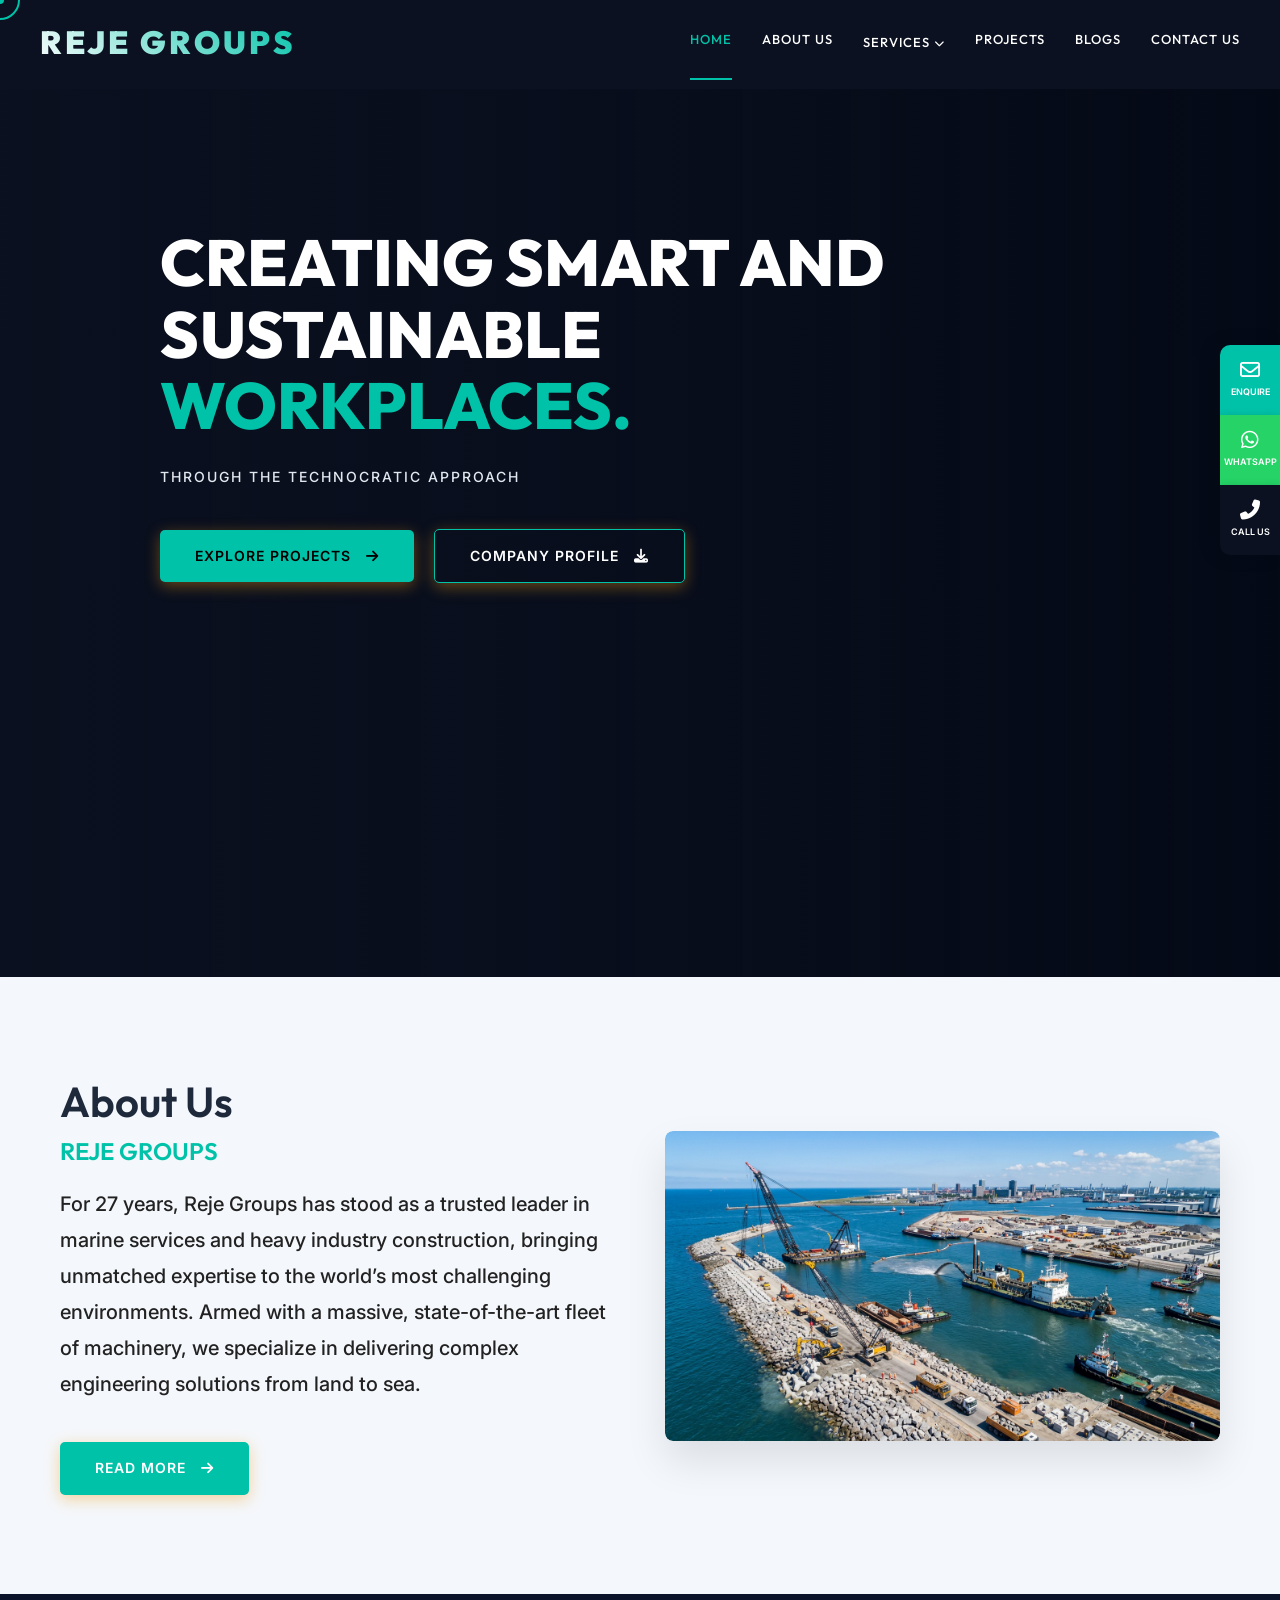
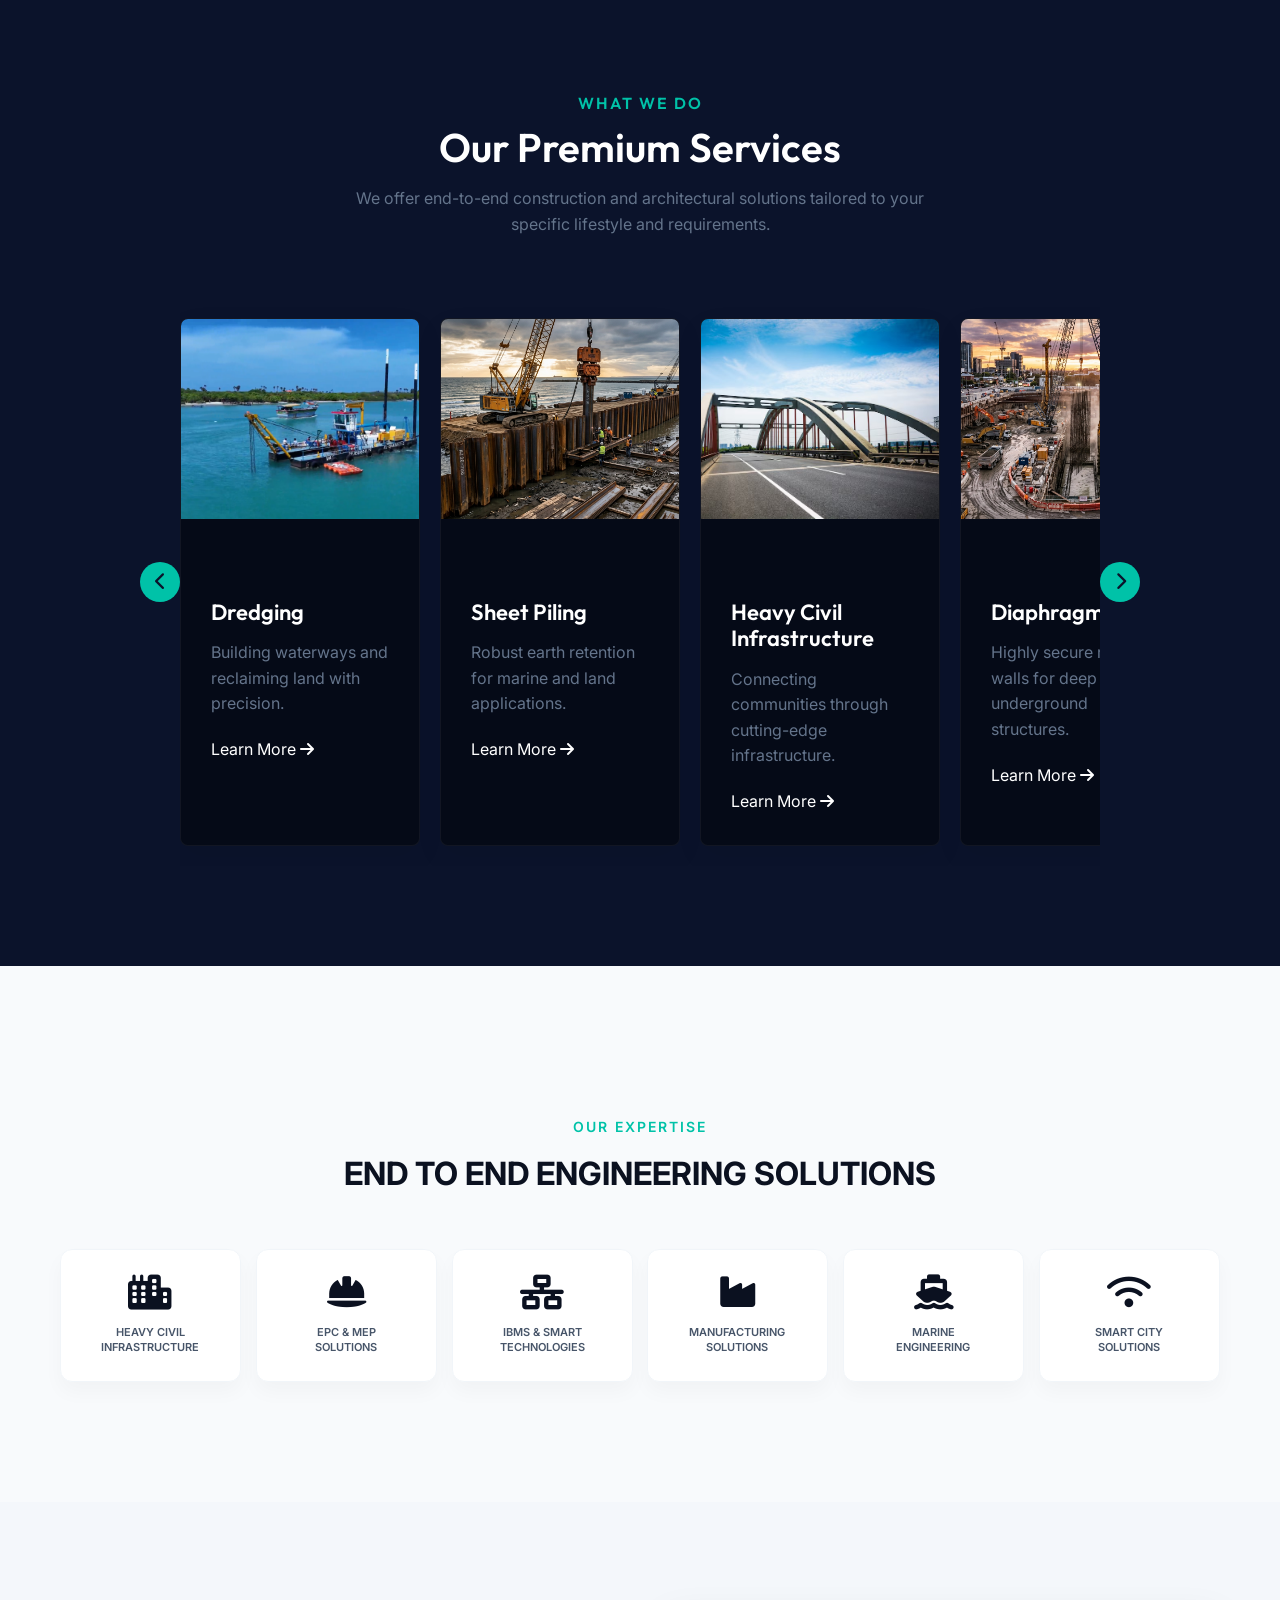
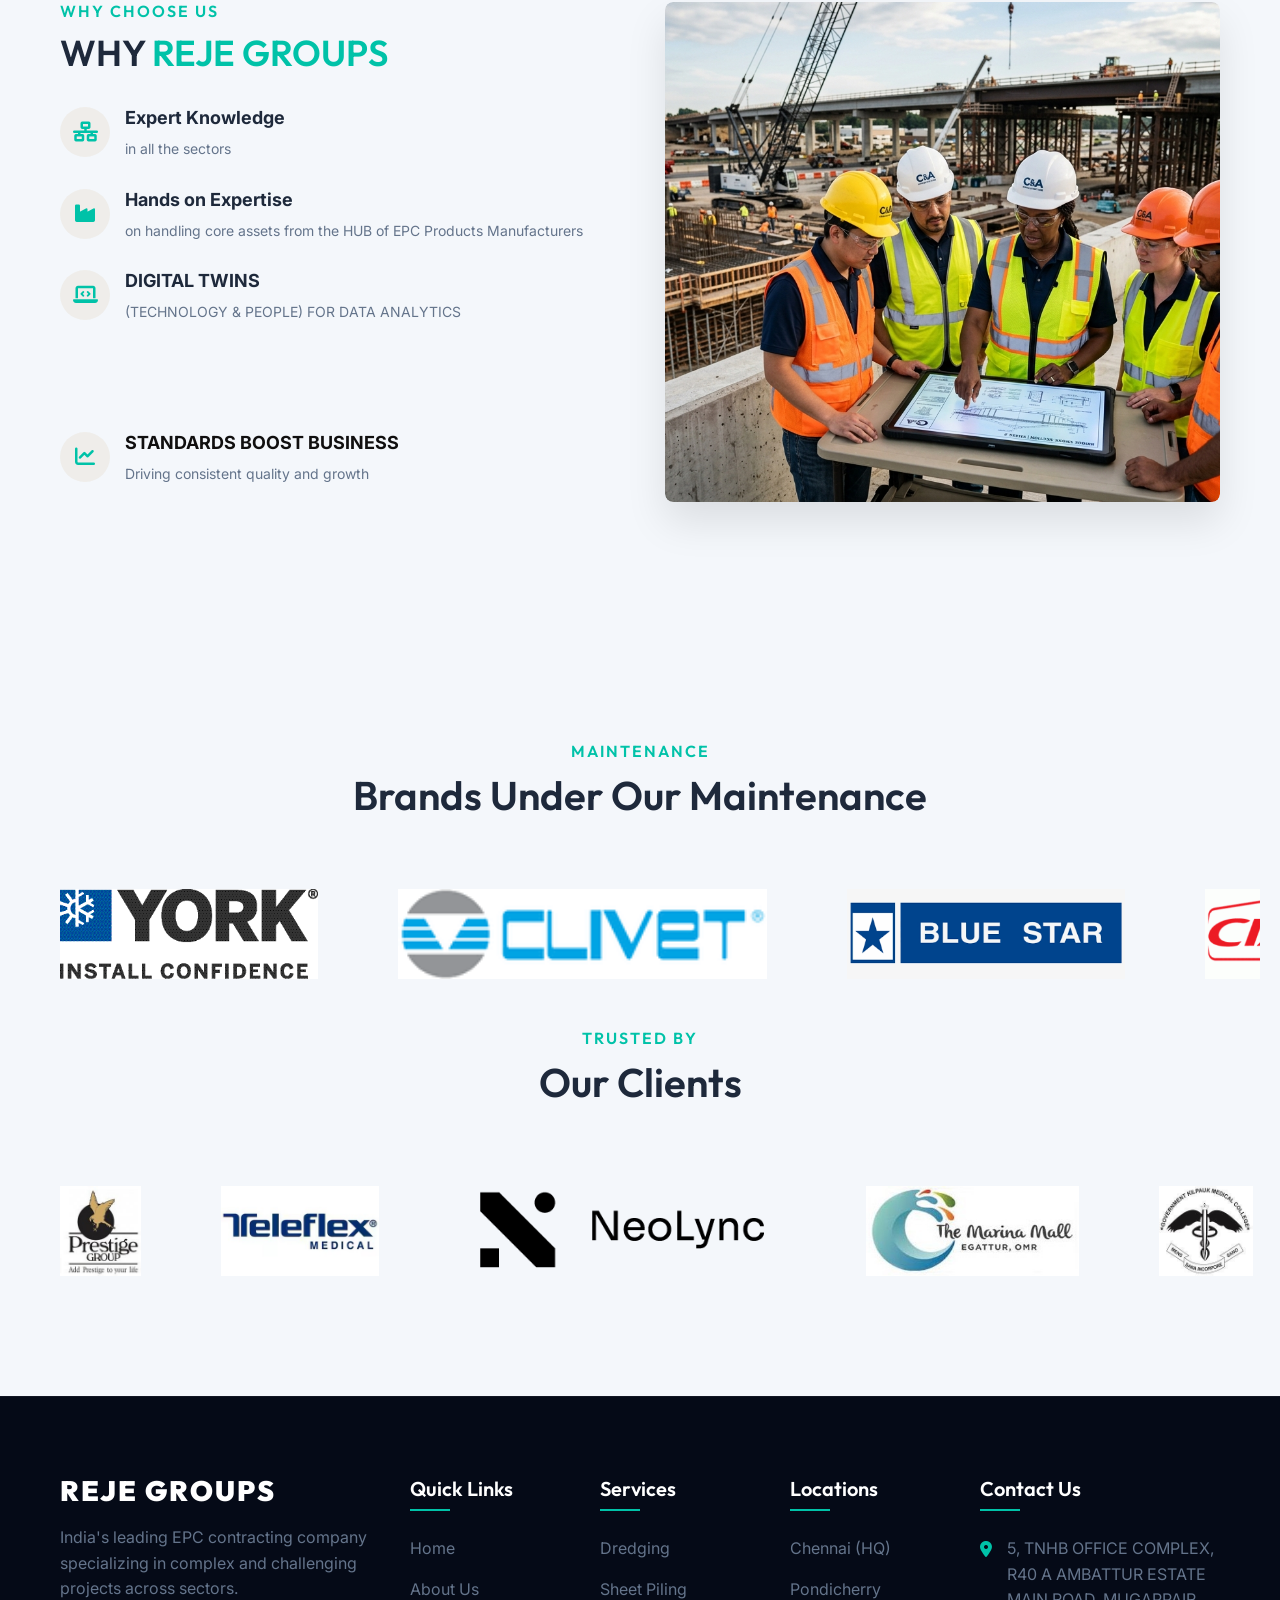
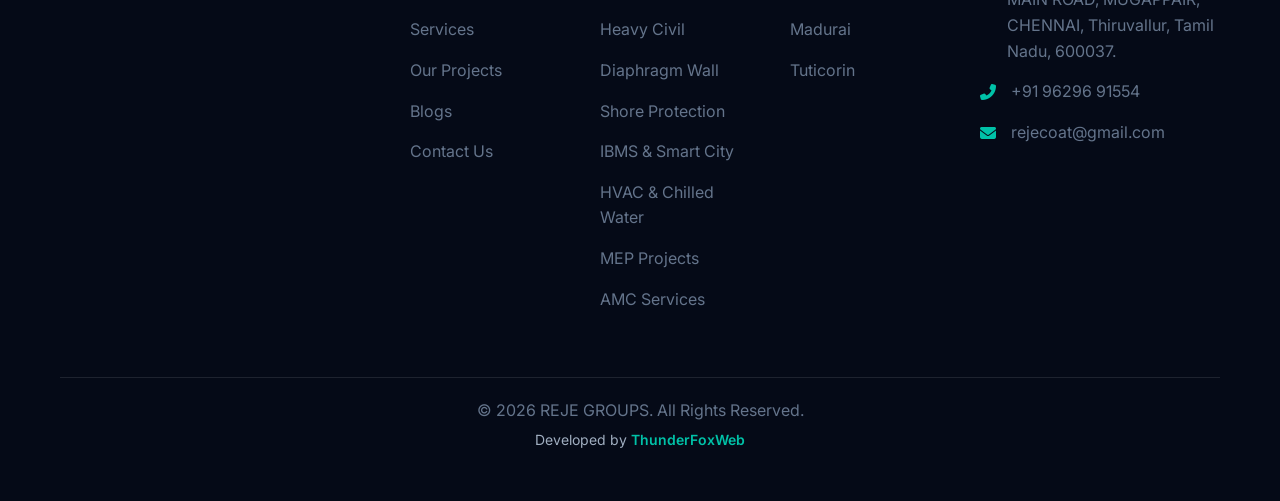
==== commit 0b313b6f: "fix: update image source path for dredging service card" ====
--- a/index.html
+++ b/index.html
@@ -148,7 +148,7 @@
                     <!-- Slide 1 -->
                     <div class="service-card tilt-card">
                         <div class="service-img">
-                            <img alt="Dredging" src="images/hero_marine.png"
+                            <img alt="Dredging" src="images/DREDGING.png"
                                 style="height: 200px; width: 100%; object-fit: cover;" />
                         </div>
                         <div class="service-content">
